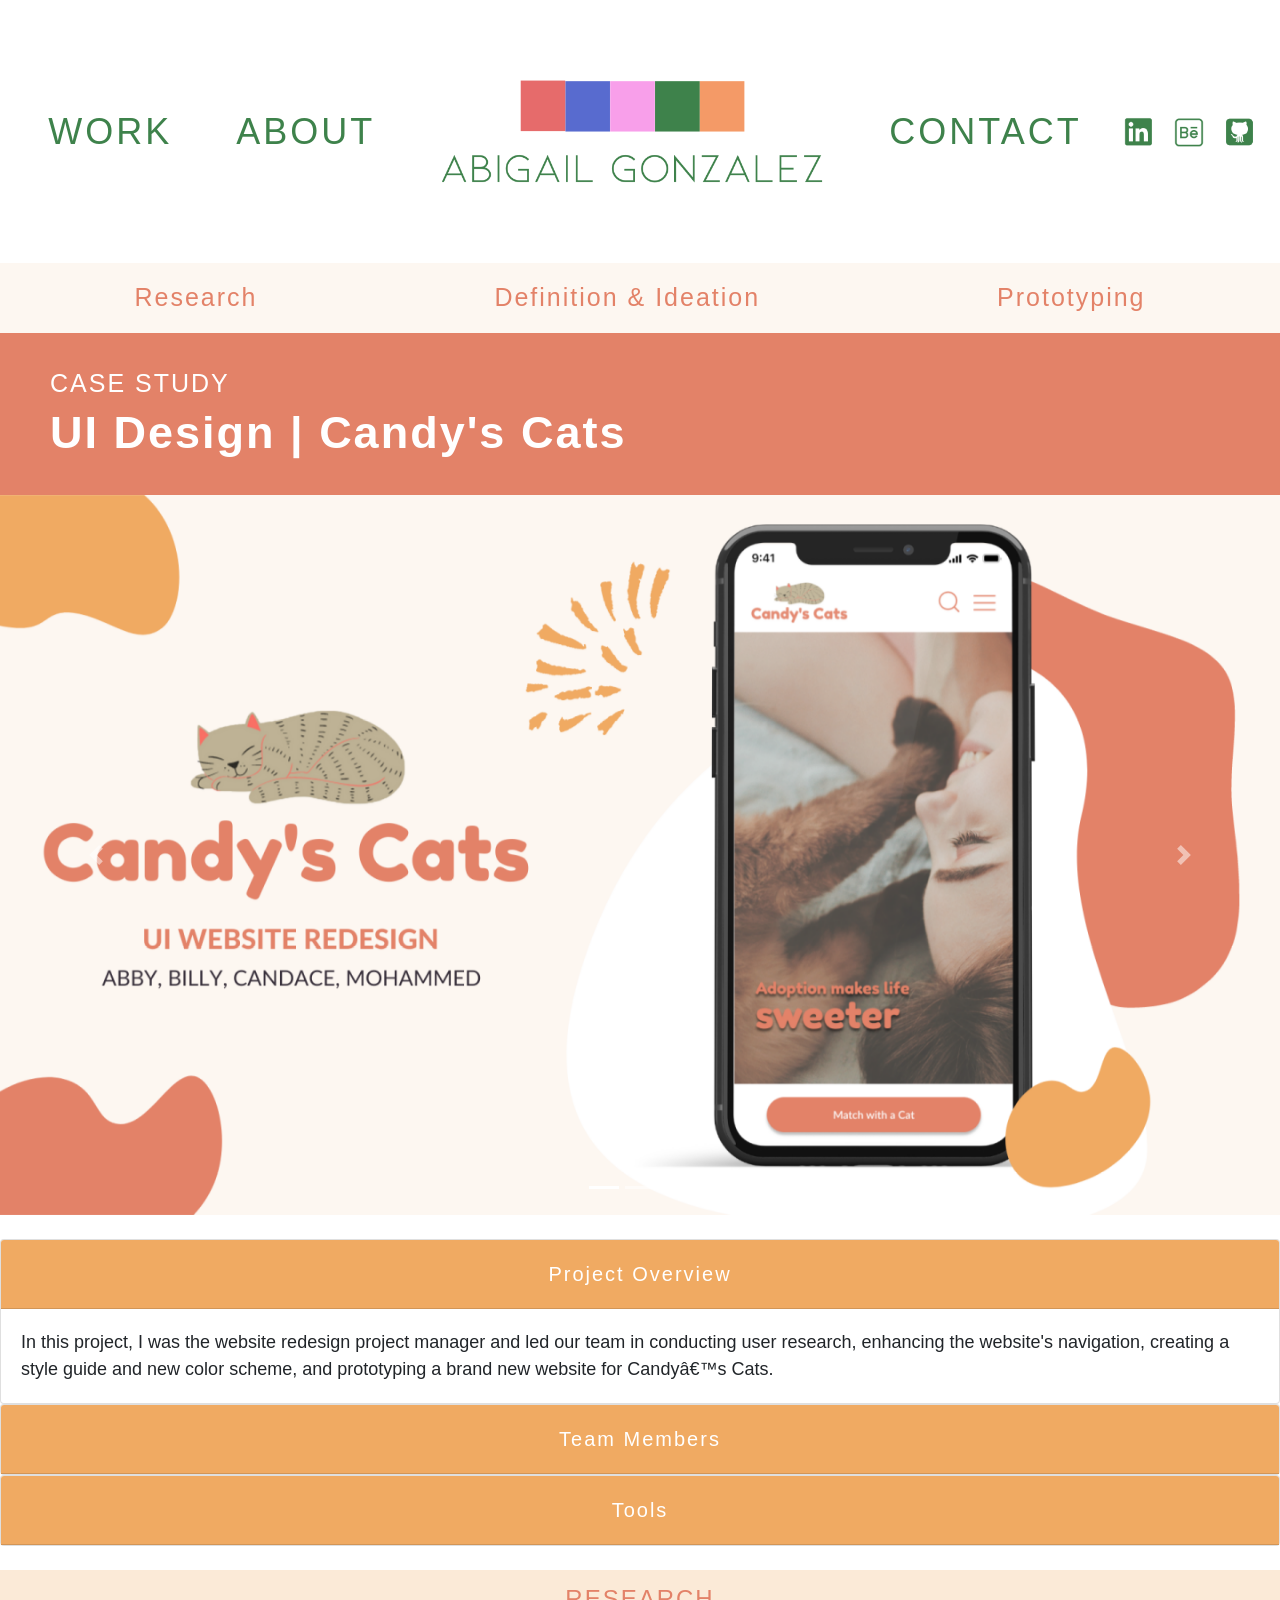
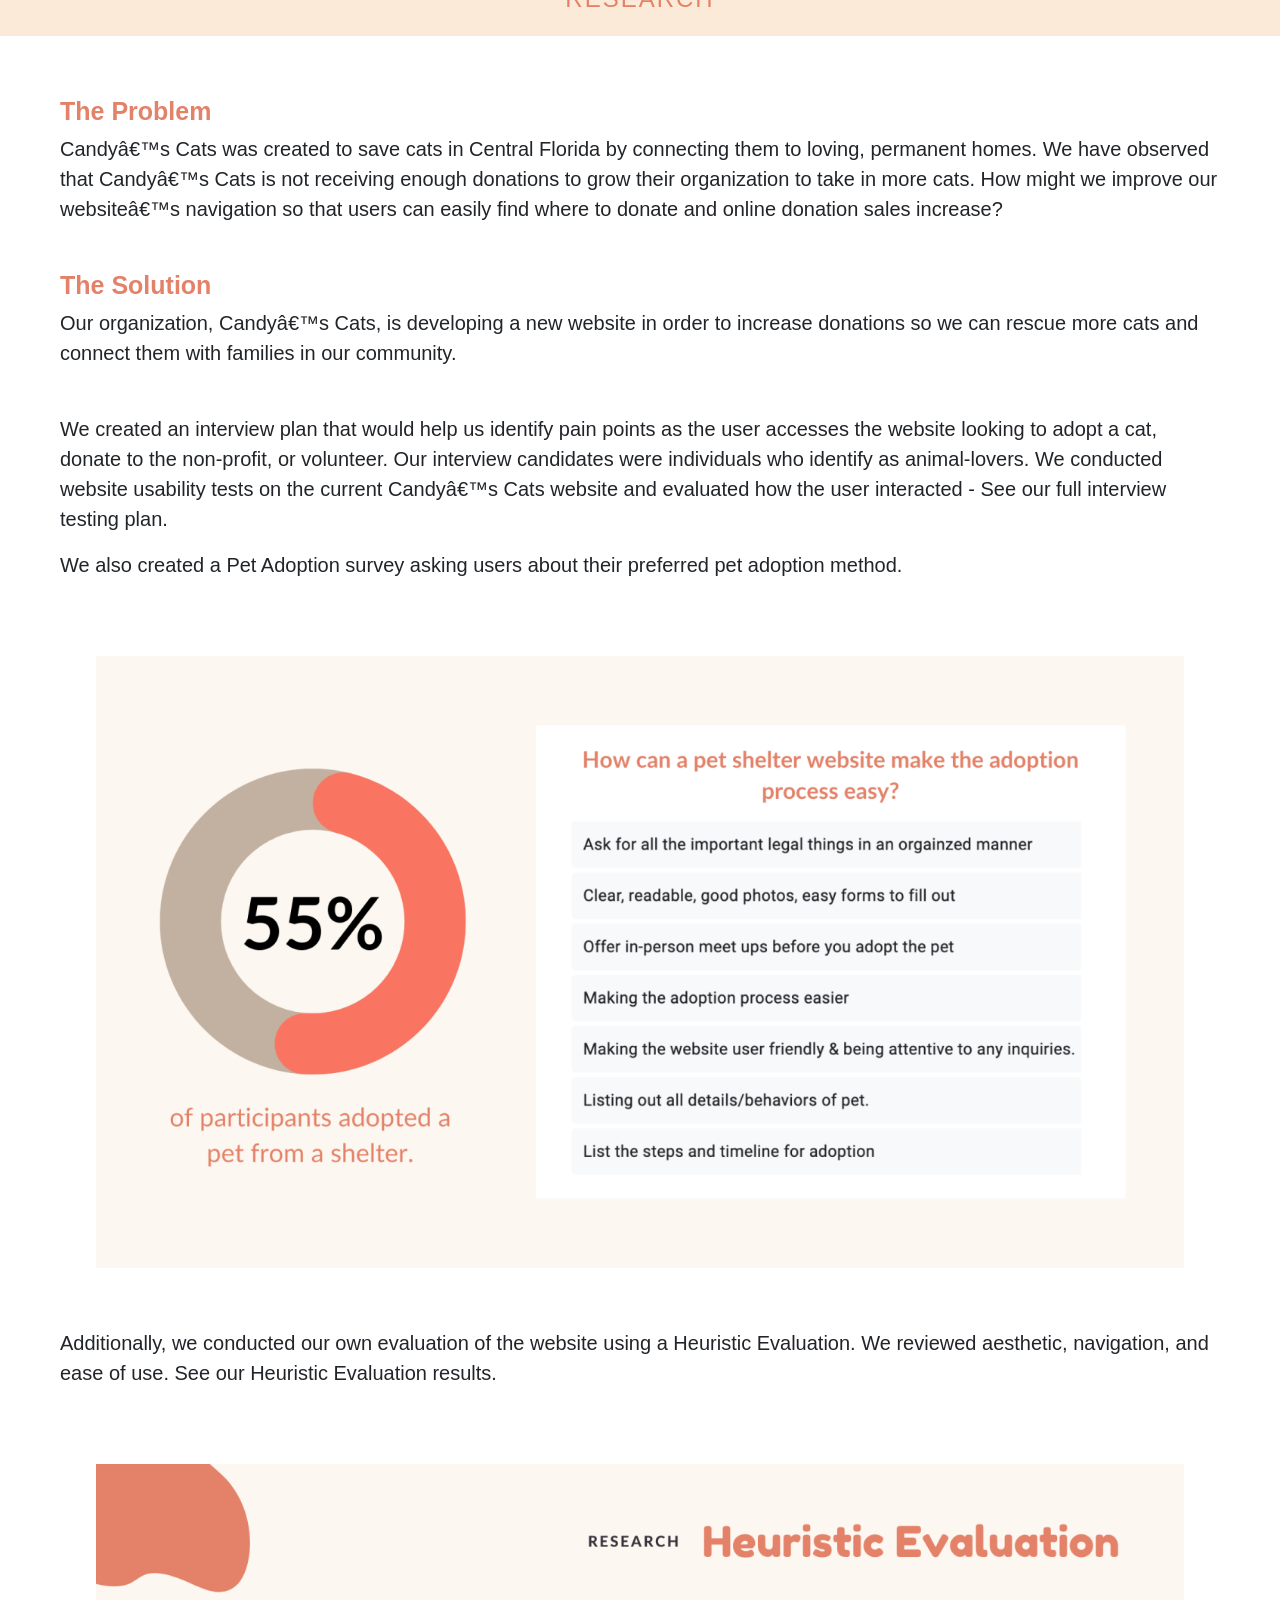
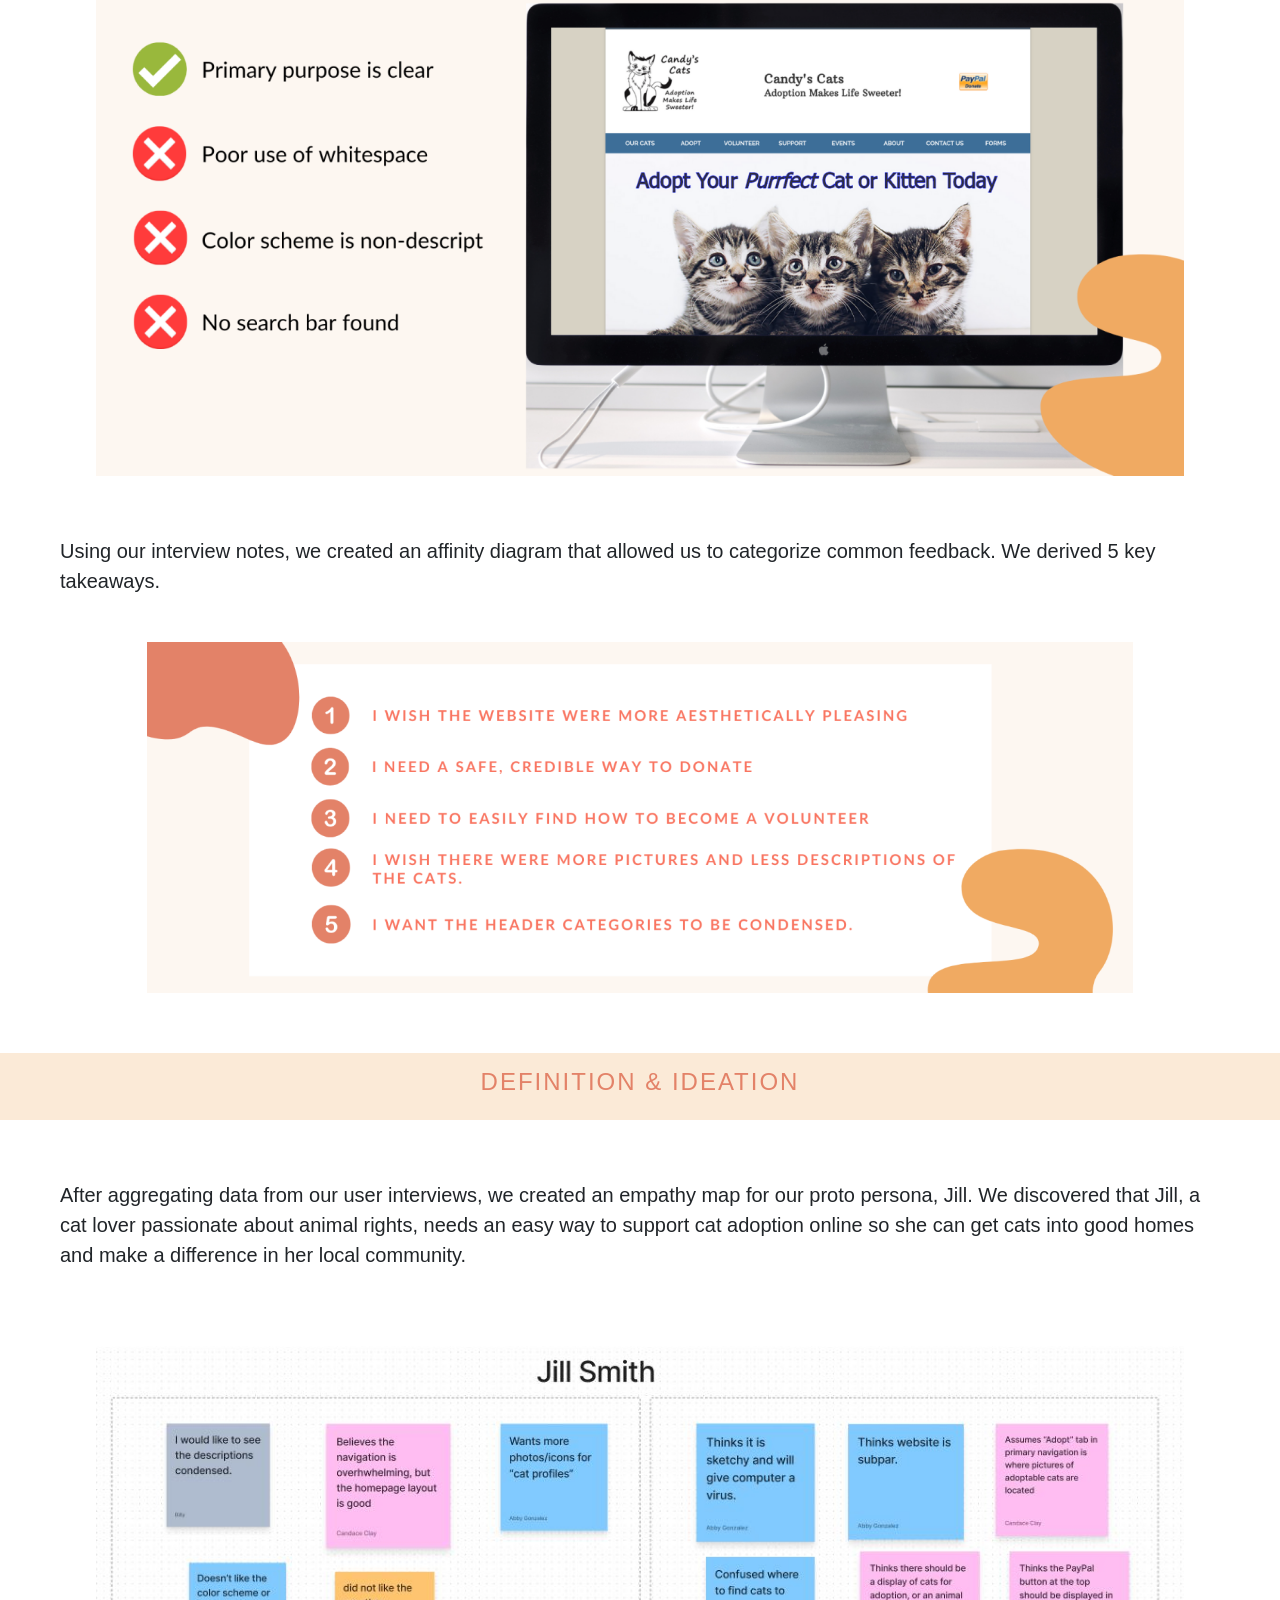
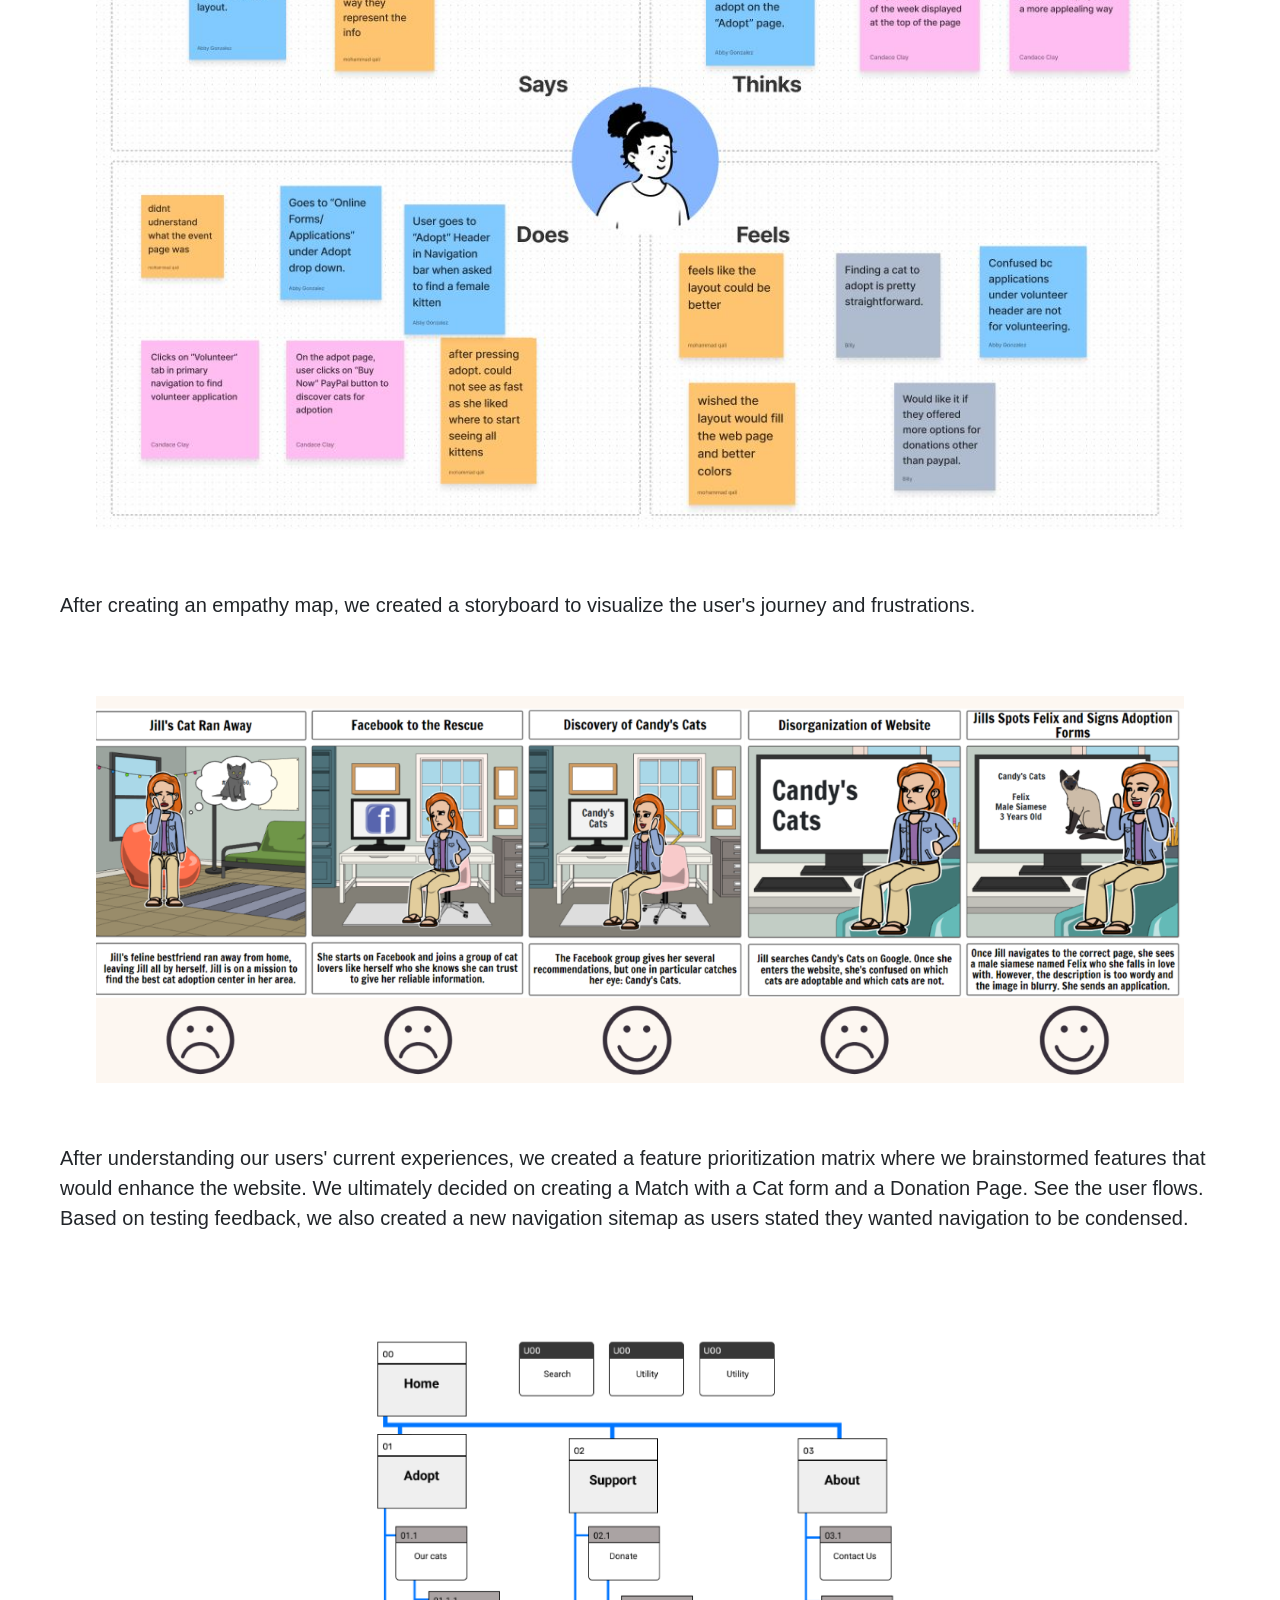
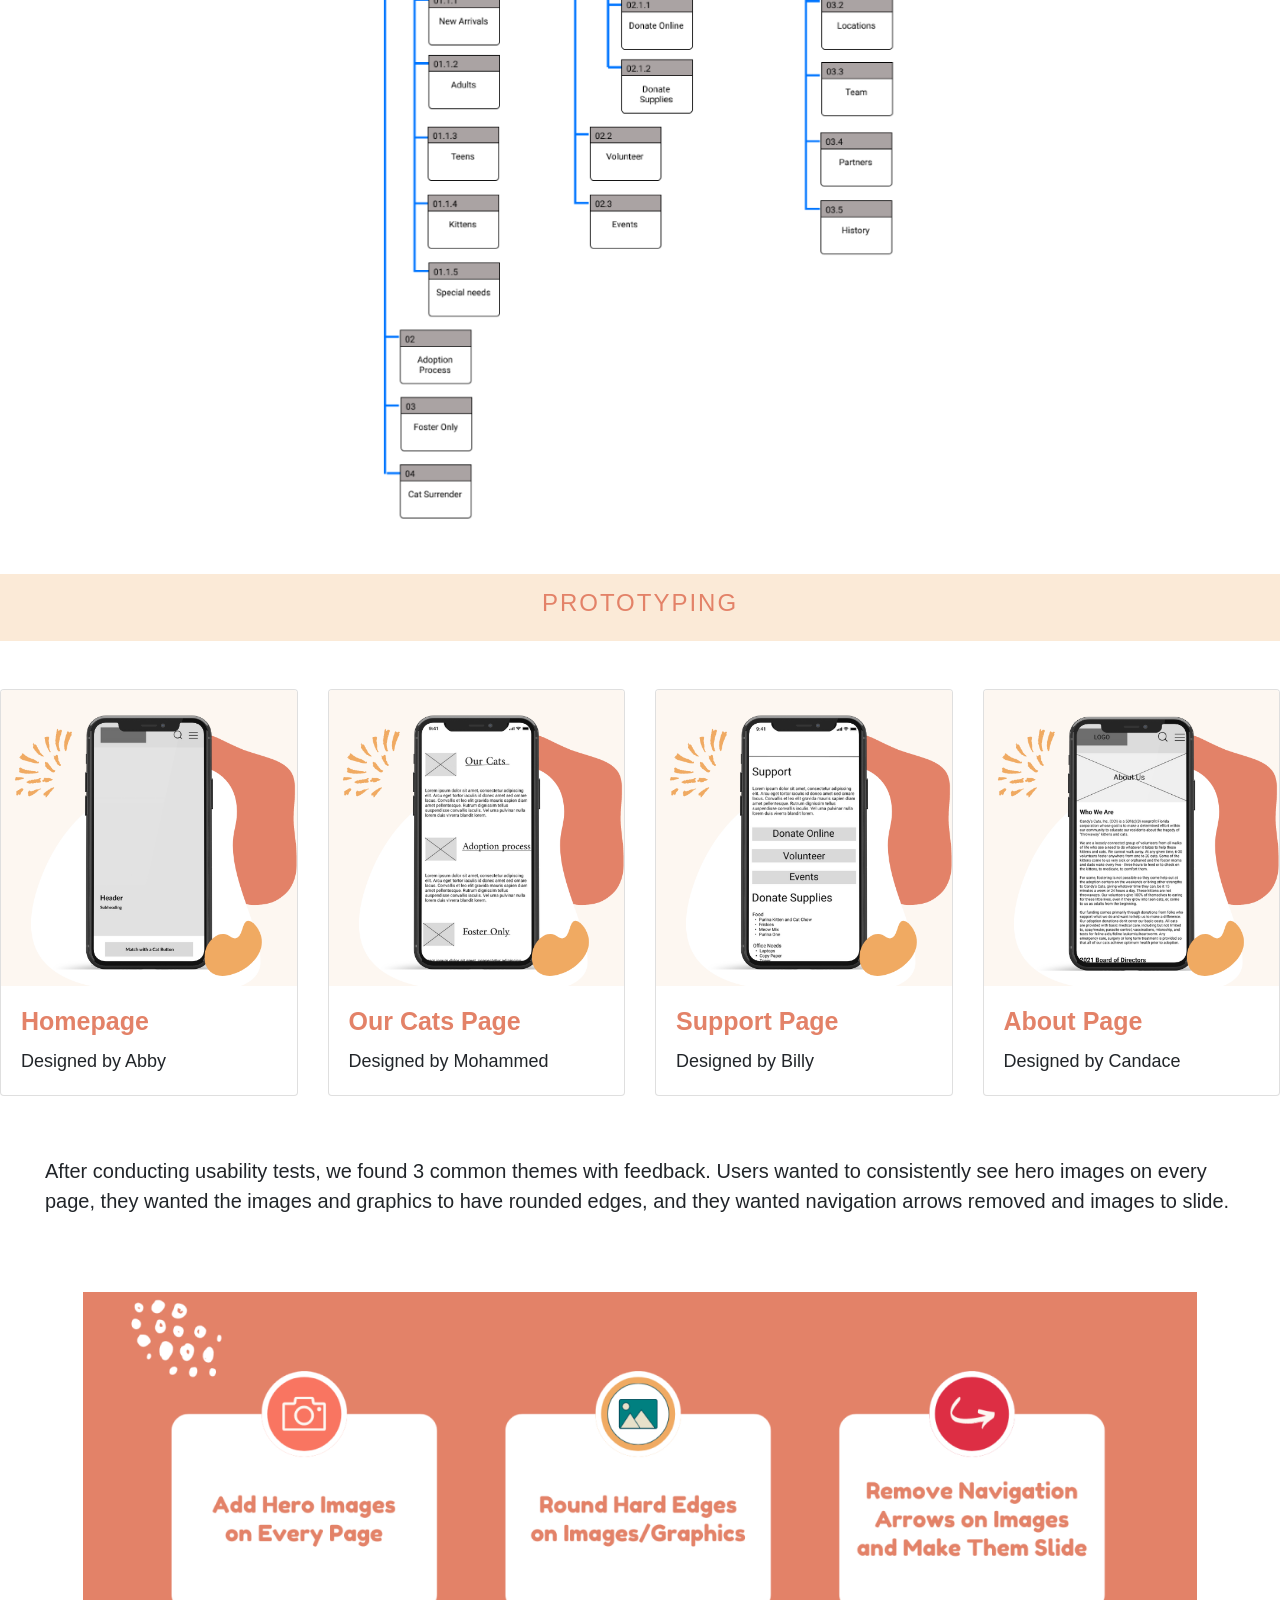
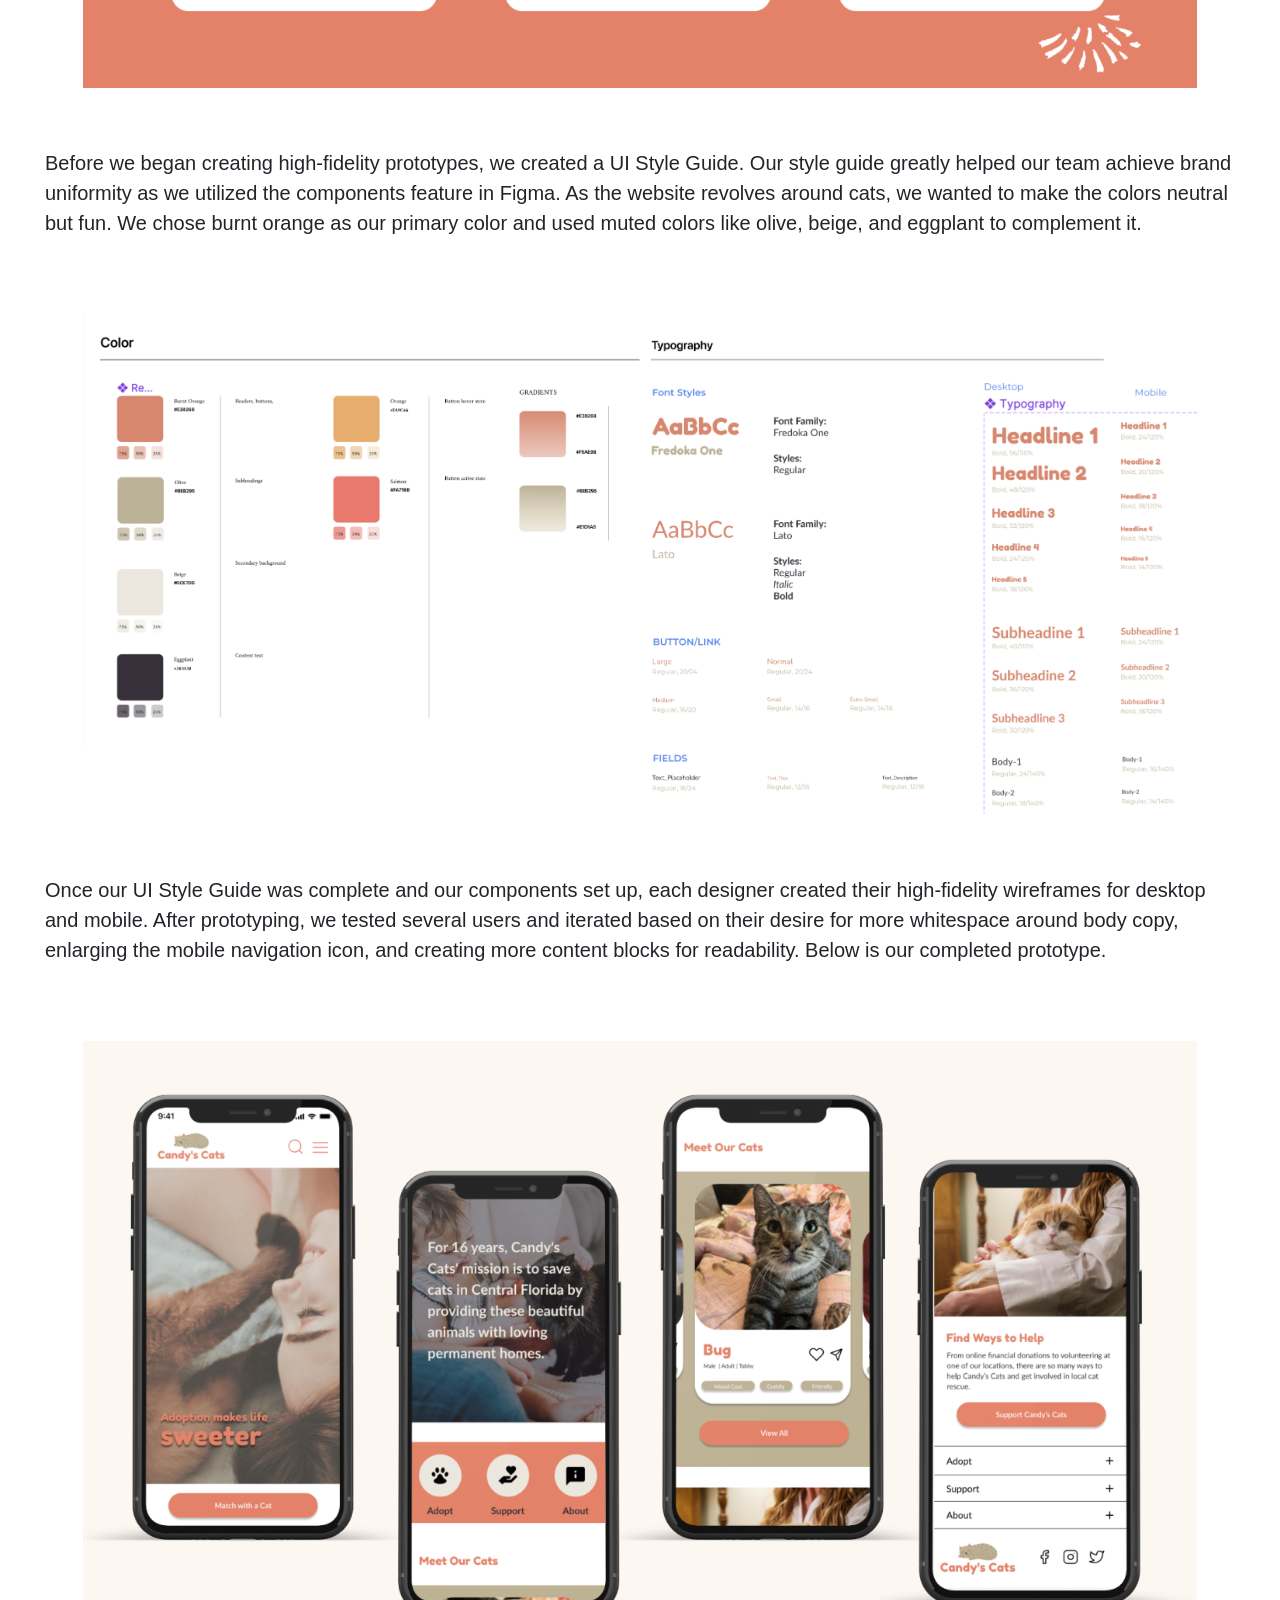
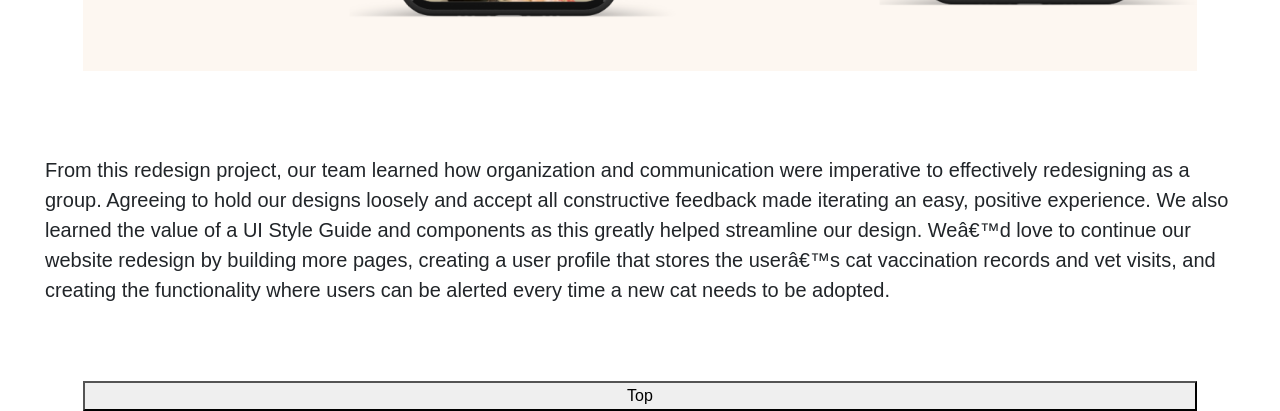
==== index.html @ f9c4b6fd "Case Study Coding" ====
<!DOCTYPE html>
<html>
    <head>
        <title> UX/UI Homework 20 </title>
        <link rel="stylesheet" href="https://cdn.jsdelivr.net/npm/bootstrap@4.0.0/dist/css/bootstrap.min.css" integrity="sha384-Gn5384xqQ1aoWXA+058RXPxPg6fy4IWvTNh0E263XmFcJlSAwiGgFAW/dAiS6JXm" crossorigin="anonymous">
        <link rel="stylesheet" href="css/style.css" type= "text/css">
    </head>
    <body>
        <nav class= "primary-nav">
            <div class="nav-item"> WORK </div>
            <div class="nav-item"> ABOUT </div>
            <div class= "Main-Logo">
              <img src= "images/Logo 1.png">
              </div>
            <div class="nav-item"> CONTACT </div>
            <div class= "social-logo">
              <img src="images/LinkedIn.png" alt="LinkedIn">
            </div>
              <div class= "social-logo">
              <img src="images/Behance.png" alt= "Behance">
            </div>
            <div class= "social-logo">
              <img src="images/GitHub.png" alt= "GitHub">
              </div>
         </nav>    
       <nav class = "second-nav nav-fill navbar navbar-light sticky-top justify-content-around" style="background-color: #FDF7F1;">
        <a class="nav-item2 nav-link active" href="#research">Research</a>
        <a class="nav-item2 nav-link" href="#definition">Definition & Ideation</a>
        <a class="nav-item2 nav-link" href="#prototyping">Prototyping</a>
          </li>
          </li>
        </ul>
      </nav>
       </nav>
       <div class= "title">
       <div class="container-fluid content">
        <h2 class="sectionHeading">CASE STUDY</h2>
        <h3 class= "sectionHeading">UI Design | Candy's Cats</h3>
        <div class="row">
        </div>
      </div>
    </div>
      <div id="carouselExampleIndicators" class="carousel slide" data-ride="carousel">
        <ol class="carousel-indicators">
          <li data-target="#carouselExampleIndicators" data-slide-to="0" class="active"></li>
          <li data-target="#carouselExampleIndicators" data-slide-to="1"></li>
          <li data-target="#carouselExampleIndicators" data-slide-to="2"></li>
        </ol>
        <div class="carousel-inner">
          <div class="carousel-item active">
            <img src="images/Candys Cats Header Image.png" class="d-block w-100" alt="Candys Cats Redesign">
          </div>
          <div class="carousel-item">
            <img src="images/carousel-2.png" class="d-block w-100" alt="Computer and Iphone with Redesigned Website">
          </div>
          <div class="carousel-item">
            <img src="images/carousel-3.png" class="d-block w-100" alt="4 Iphones Displaying New Website Pages">
          </div>
        </div>
        <a class="carousel-control-prev" href="#carouselExampleIndicators" role="button" data-slide="prev">
          <span class="carousel-control-prev-icon" aria-hidden="true"></span>
          <span class="sr-only">Previous</span>
        </a>
        <a class="carousel-control-next" href="#carouselExampleIndicators" role="button" data-slide="next">
          <span class="carousel-control-next-icon" aria-hidden="true"></span>
          <span class="sr-only">Next</span>
        </a>
      </div>
      <br>
      <div class="accordion" id="accordionExample">
        <div class="card">
          <div class="card-header" id="headingOne">
            <h2 class="mb-0">
              <button class="btn btn-link" type="button" data-toggle="collapse" data-target="#collapseOne" aria-expanded="true" aria-controls="collapseOne">
                Project Overview
              </button>
            </h2>
          </div>
          <div id="collapseOne" class="collapse show" aria-labelledby="headingOne" data-parent="#accordionExample">
            <div class="card-body">
              In this project, I was the website redesign project manager and led our team in conducting user research, enhancing the website's navigation, creating a style guide and new color scheme, and prototyping a brand new website for Candy’s Cats. 
            </div>
          </div>
        </div>
        <div class="card">
          <div class="card-header" id="headingTwo">
            <h2 class="mb-0">
              <button class="btn btn-link collapsed" type="button" data-toggle="collapse" data-target="#collapseTwo" aria-expanded="false" aria-controls="collapseTwo">
                Team Members
              </button>
            </h2>
          </div>
          <div id="collapseTwo" class="collapse" aria-labelledby="headingTwo" data-parent="#accordionExample">
            <div class="card-body">
              Abby Gonzalez, Billy Ridore, Candace Clay, & Mohammed Qali
            </div>
          </div>
        </div>
        <div class="card">
          <div class="card-header" id="headingThree">
            <h2 class="mb-0">
              <button class="btn btn-link collapsed" type="button" data-toggle="collapse" data-target="#collapseThree" aria-expanded="false" aria-controls="collapseThree">
                Tools
              </button>
            </h2>
          </div>
          <div id="collapseThree" class="collapse" aria-labelledby="headingThree" data-parent="#accordionExample">
            <div class="card-body">
              Figma, Invision, Trello, Google Drive 
            </div>
          </div>
        </div>
      </div>
      <br>
      <div id= "research" class="titleHeader">
      <div class="container-fluid content">
        <h4 class="sectionHeading">RESEARCH</h4>
        <div class="row">
        </div>
      </div>
    </div>
    <div class= "bodyCopy">
      <h5> The Problem</h5>
      <p> Candy’s Cats was created to save cats in Central Florida by connecting them to loving, permanent homes. We have observed that Candy’s Cats is not receiving enough donations to grow their organization to take in more cats. How might we improve our website’s navigation so that users can easily find where to donate
        and online donation sales increase?</p>
        <br>
      <h5> The Solution</h5>
      <p>Our organization, Candy’s Cats, is developing a new website in order to increase donations so we can rescue more cats and connect them with families in our community. </p>
      <br>
      <p> We created an interview plan that would help us identify pain points as the user accesses the website looking to adopt a cat, donate to the non-profit, or volunteer. Our interview candidates were individuals who identify as animal-lovers. We conducted website usability tests on the current Candy’s Cats website and evaluated how the user interacted - See our full interview testing plan. </p>
      <p> We also created a Pet Adoption survey asking users about their preferred pet adoption method.</p>
    </div>
    <div class= "images">
      <img src= "images/Research - Stats.png" alt="Poll Statistics" class="center">
    </div>
    <div class="bodyCopy">
      <p> Additionally, we conducted our own evaluation of the website using a Heuristic Evaluation. We reviewed aesthetic, navigation, and ease of use. See our Heuristic Evaluation results.</p>
    </div>
    <div class="images">
      <img src="images/Research - Heuristics.png" alt="Heuristic Evaluation" class="center">
    </div>
    <div class="bodyCopy">
      <p> Using our interview notes, we created an affinity diagram that allowed us to categorize common feedback. We derived 5 key takeaways.</p>
      <br>
      <div class="images">
        <img src="images/Research - Feedback.png" alt="Research Feedback" class="center">
      </div>
    </div>
    <div id= "definition" class="titleHeader">
      <div class="container-fluid content">
        <h4 class="sectionHeading">DEFINITION & IDEATION</h4>
        <div class="row">
        </div>
      </div>
    </div>
    <div class="bodyCopy">
      <p> After aggregating data from our user interviews, we created an empathy map for our proto persona, Jill. 

        We discovered that Jill, a cat lover passionate about animal rights, needs an easy way to support cat adoption online so she can get
        cats into good homes and make a difference in her local community.</p>
    </div>
    <div class="images">
      <img src="images/Defintion - Empathy Map.png" alt="Website User Persona" class="center">
    </div>
    <div class="bodyCopy">
      <p> After creating an empathy map, we created a storyboard to visualize the user's journey and frustrations.</p>
    </div>
    <div class="images">
      <img src="images/Definition - Storyboard.png" alt="User website journey" class="center">
    </div>
    <div class="bodyCopy">
      <p>After understanding our users' current experiences, we created a feature prioritization matrix where we brainstormed features that would enhance the website. We ultimately decided on creating a Match with a Cat form and a Donation Page. See the user flows. 

        Based on testing feedback, we also created a new navigation sitemap as users stated they wanted navigation to be condensed.</p>
    </div>
    <div class="sitemap">
      <img src="images/Definition - Sitemap.png" alt="User website journey" class="sitemap">
    </div>
    <br>
    <br>
    <div id= "prototyping" class="titleHeader">
      <div class="container-fluid content">
        <h4 class="sectionHeading">PROTOTYPING</h4>
        <div class="row">
        </div>
      </div>
    </div>
    <br>
    <br>
    <div class="card-deck">
      <div class="card">
        <img class="card-img-top" src="images/2.png" alt="Card image cap">
        <div class="card-body">
          <h5 class="card-title">Homepage</h5>
          <p class="card-text">Designed by Abby</p>
        </div>
      </div>
      <div class="card">
        <img class="card-img-top" src="images/3.png" alt="Card image cap">
        <div class="card-body">
          <h5 class="card-title">Our Cats Page</h5>
          <p class="card-text">Designed by Mohammed</p>
        </div>
      </div>
      <div class="card">
        <img class="card-img-top" src="images/4.png" alt="Card image cap">
        <div class="card-body">
          <h5 class="card-title">Support Page</h5>
          <p class="card-text"> Designed by Billy</p>
        </div>
      </div>
      <div class="card">
        <img class="card-img-top" src="images/5.png" alt="Card image cap">
        <div class="card-body">
          <h5 class="card-title">About Page</h5>
          <p class="card-text"> Designed by Candace</p>
        </div>
    </div>
    <div class="bodyCopy">
      <p>After conducting usability tests, we found 3 common themes with feedback. Users wanted to consistently see hero images on every page, they wanted the images and graphics to have rounded edges, and they wanted navigation arrows removed and images to slide.</p>
    </div>
    <div class="images">
      <img src="images/Protoyping - Testing.png" alt="User feedback" class="center">
    </div>
    <div class="bodyCopy">
      <p>Before we began creating high-fidelity prototypes, we created a UI Style Guide. Our style guide greatly helped our team achieve brand uniformity as we utilized the components feature in Figma. 

        As the website revolves around cats, we wanted to make the colors neutral but fun. We chose burnt orange as our primary color and used muted colors like olive, beige, and eggplant to complement it. </p>
    </div>
    <div class="images">
      <img src="images/StyleGuide.png" alt="Website Style Guide" class="center">
    </div>
    <div class="bodyCopy">
      <p>Once our UI Style Guide was complete and our components set up, each designer created their high-fidelity wireframes for desktop and mobile. After prototyping, we tested several users and iterated based on their desire for more whitespace around body copy, enlarging the mobile navigation icon, and creating more content blocks for readability. Below is our completed prototype.</p>
    </div>
    <div class="images">
      <img src="images/Protoyping - Final Design.png" alt="Mobile Final Prototype" class="center">
    </div>
    <br>
      <div class="bodyCopy">
        <p>From this redesign project, our team learned how organization and communication were imperative to effectively redesigning as a group. Agreeing to hold our designs loosely and accept all constructive feedback made iterating an easy, positive experience. We also learned the value of a UI Style Guide and components as this greatly helped streamline our design.

          We’d love to continue our website redesign by building more pages, creating a user profile that stores the user’s cat vaccination records and vet visits, and creating the functionality where users can be alerted every time a new cat needs to be adopted.</p>
      </div>

      <button onclick="topFunction()" id="myBtn" title="Go to top" class="center">Top</button>
    </body>
    <script src="https://code.jquery.com/jquery-3.2.1.slim.min.js" integrity="sha384-KJ3o2DKtIkvYIK3UENzmM7KCkRr/rE9/Qpg6aAZGJwFDMVNA/GpGFF93hXpG5KkN" crossorigin="anonymous"></script>
<script src="https://cdn.jsdelivr.net/npm/popper.js@1.12.9/dist/umd/popper.min.js" integrity="sha384-ApNbgh9B+Y1QKtv3Rn7W3mgPxhU9K/ScQsAP7hUibX39j7fakFPskvXusvfa0b4Q" crossorigin="anonymous"></script>
<script src="https://cdn.jsdelivr.net/npm/bootstrap@4.0.0/dist/js/bootstrap.min.js" integrity="sha384-JZR6Spejh4U02d8jOt6vLEHfe/JQGiRRSQQxSfFWpi1MquVdAyjUar5+76PVCmYl" crossorigin="anonymous"></script>
</html>
---- css/style.css ----
.primary-nav {
    display: flex;
    padding: 5px;
    align-items: center;
    justify-content: center;
}

.nav-item2 {
    font-family:'Poppins', 'Arial', sans-serif !important;
    font-size: 25px;
    letter-spacing: 2px;
    font-weight: medium;
    color: #E38268;
}
.nav-link:hover {
    color: #F49A67;

}
.nav-item {
    font-family:'Poppins', 'Arial', sans-serif;
    font-size: 36px;
    color: #3E824B;
    letter-spacing: 3px;
    padding: 16px 32px;
    align-items: center;
}

.nav-item:hover{
    font-weight: bold;
}

.inline-block {
    display: inline-block;
    vertical-align: top;
}
    
.Main-Logo {
    display: flex;
    width: 450px;
    height: 253px;
    justify-content: center;
}

ul li { 
    display: inline;
    width: 50%;
    margin-left: auto;
    list-style-type: none;
}
.social-logo {
    display: flex;
    width: 50px;
    height: 50px;
    padding: 10px;
}

.title {
    background-color: #E38268;
    padding: 35px;
}
h2 {
    font-family:'Poppins', 'Arial', sans-serif !important;
    font-size: 25px;
    letter-spacing: 2px;
    font-weight: medium;
    color: white;
}
h3 {
    font-family:'Poppins', 'Arial', sans-serif !important;
    font-size: 45px;
    letter-spacing: 2px;
    font-weight: bold;
    color: white;
    margin-bottom: 0;
}
h5 {
    font-family:'Poppins', 'Arial', sans-serif !important;
    font-size: 25px;
    font-weight: bold;
    color: #E38268;
}
.card-header {
    background-color: #F0AA62 !important;
    text-align: center !important;
}
.card-body {
    font-family:'Poppins', 'Arial', sans-serif !important;
    font-size: 18px;
}
.btn-link {
    font-family:'Poppins', 'Arial', sans-serif !important;
    font-size: 20px;
    letter-spacing: 2px;
    font-weight: medium;
    color: white;
    text-decoration: none !important;
}
.btn-link:hover {
    color: #E38268;
    font-size: 22px;
    font-weight: bold;
    text-decoration: none;
}
.titleHeader {
    background-color: rgb(240,170,98, 0.25);
    padding: 15px;
    text-align: center;
    font-family:'Poppins', 'Arial', sans-serif !important;
    font-size: 30px;
    letter-spacing: 2px;
    font-weight: bold;
    color: #E38268;
}
.bodyCopy {
    font-family:'Poppins', 'Arial', sans-serif !important;
    font-size: 20px;
    padding: 60px;
}
.center {
  display: block;
  margin-left: auto;
  margin-right: auto;
  width: 85%;
}
.sitemap {
    display: block;
    margin-left: auto;
    margin-right: auto;
    width: 65%;  
}
.cardContainer {
    margin-top: 20px;
  }
  .card {
    margin: 0 auto;
  }
  .image2 {
    display: block;
    margin-left: auto;
    margin-right: auto;
    width: 50%;
  }
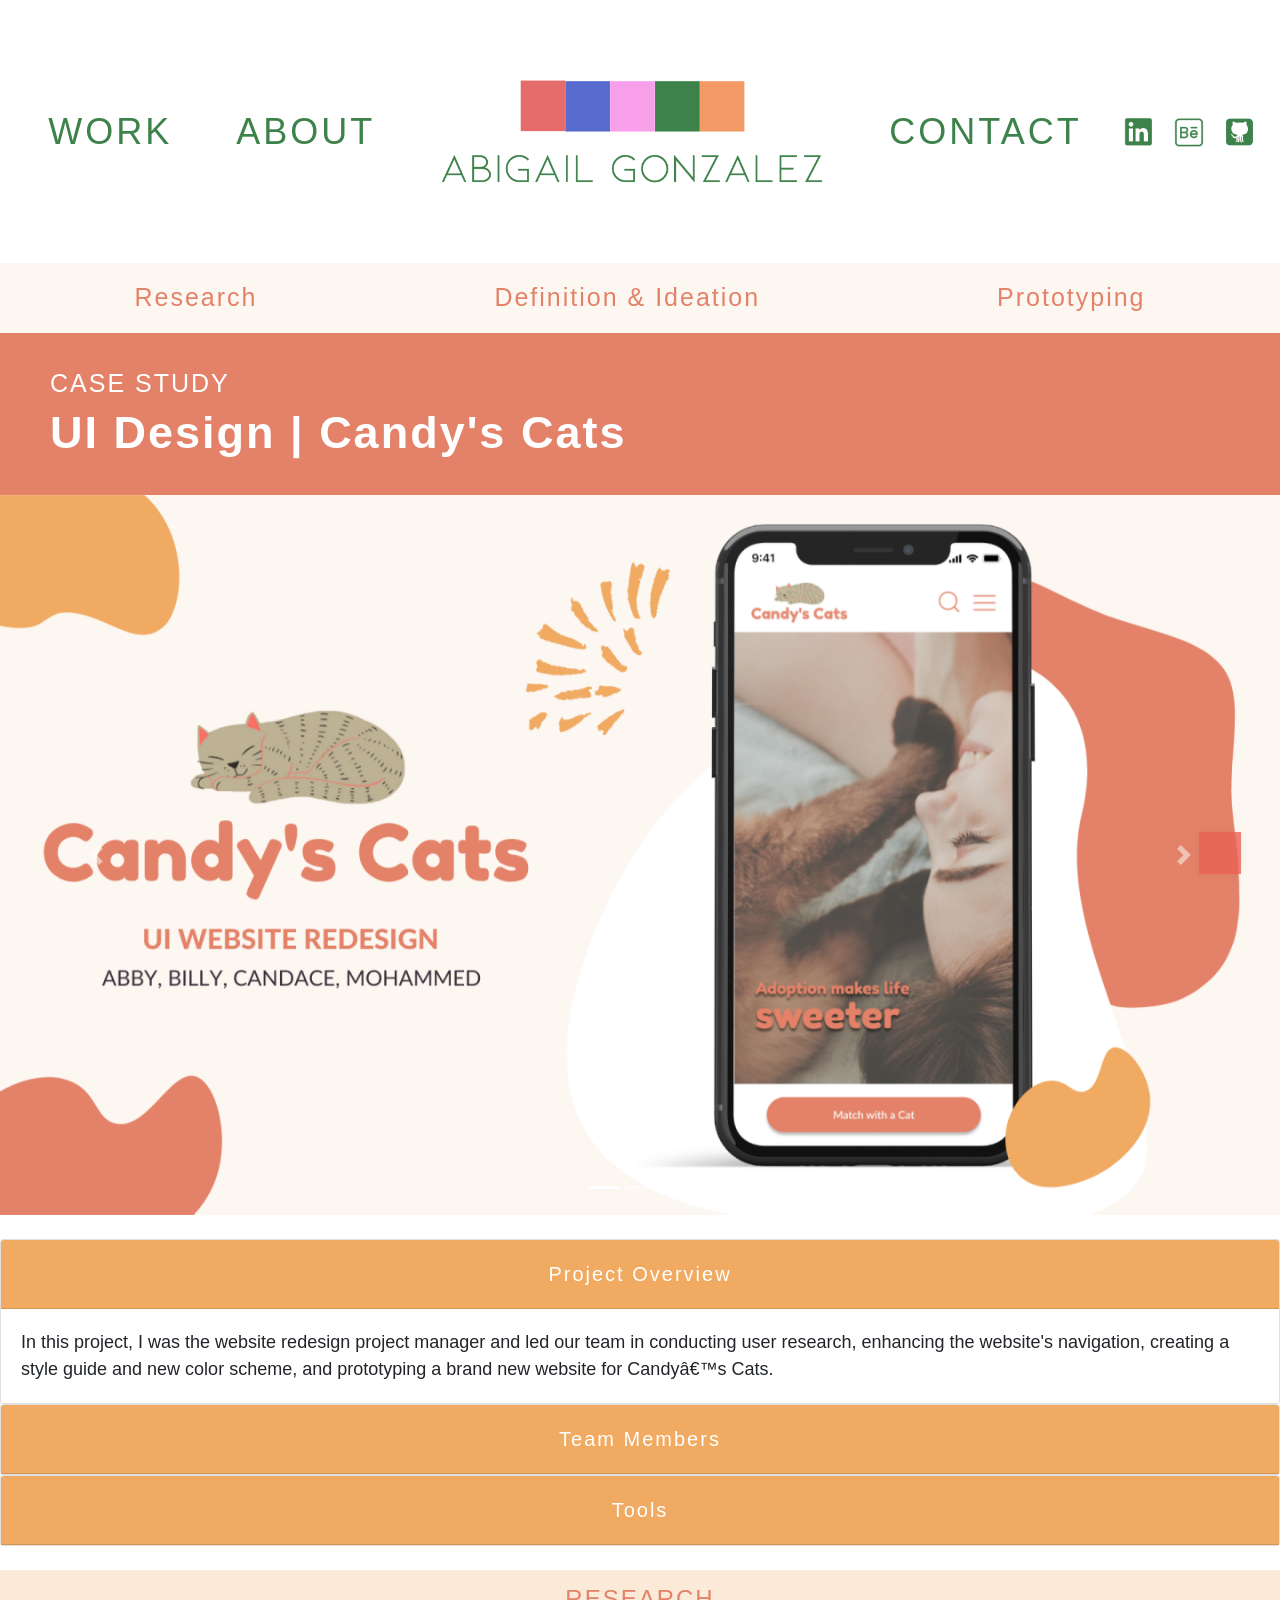
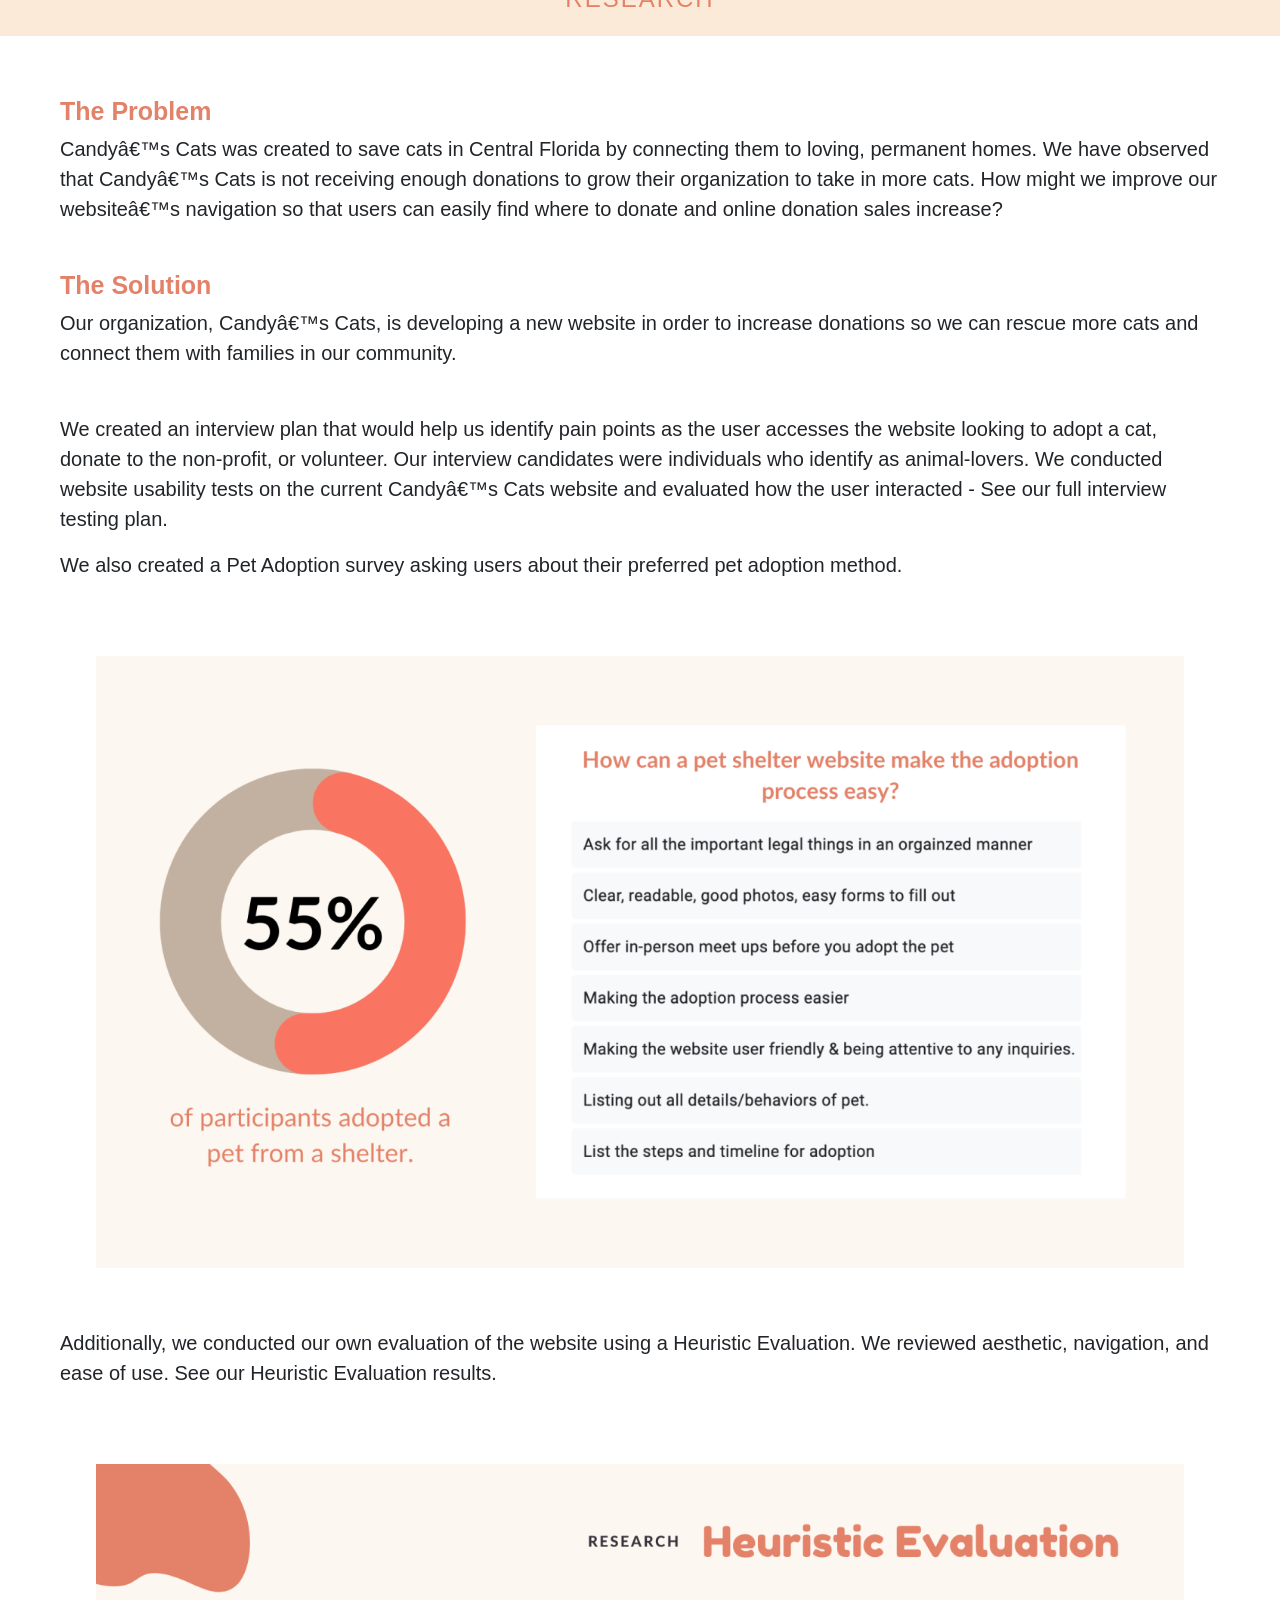
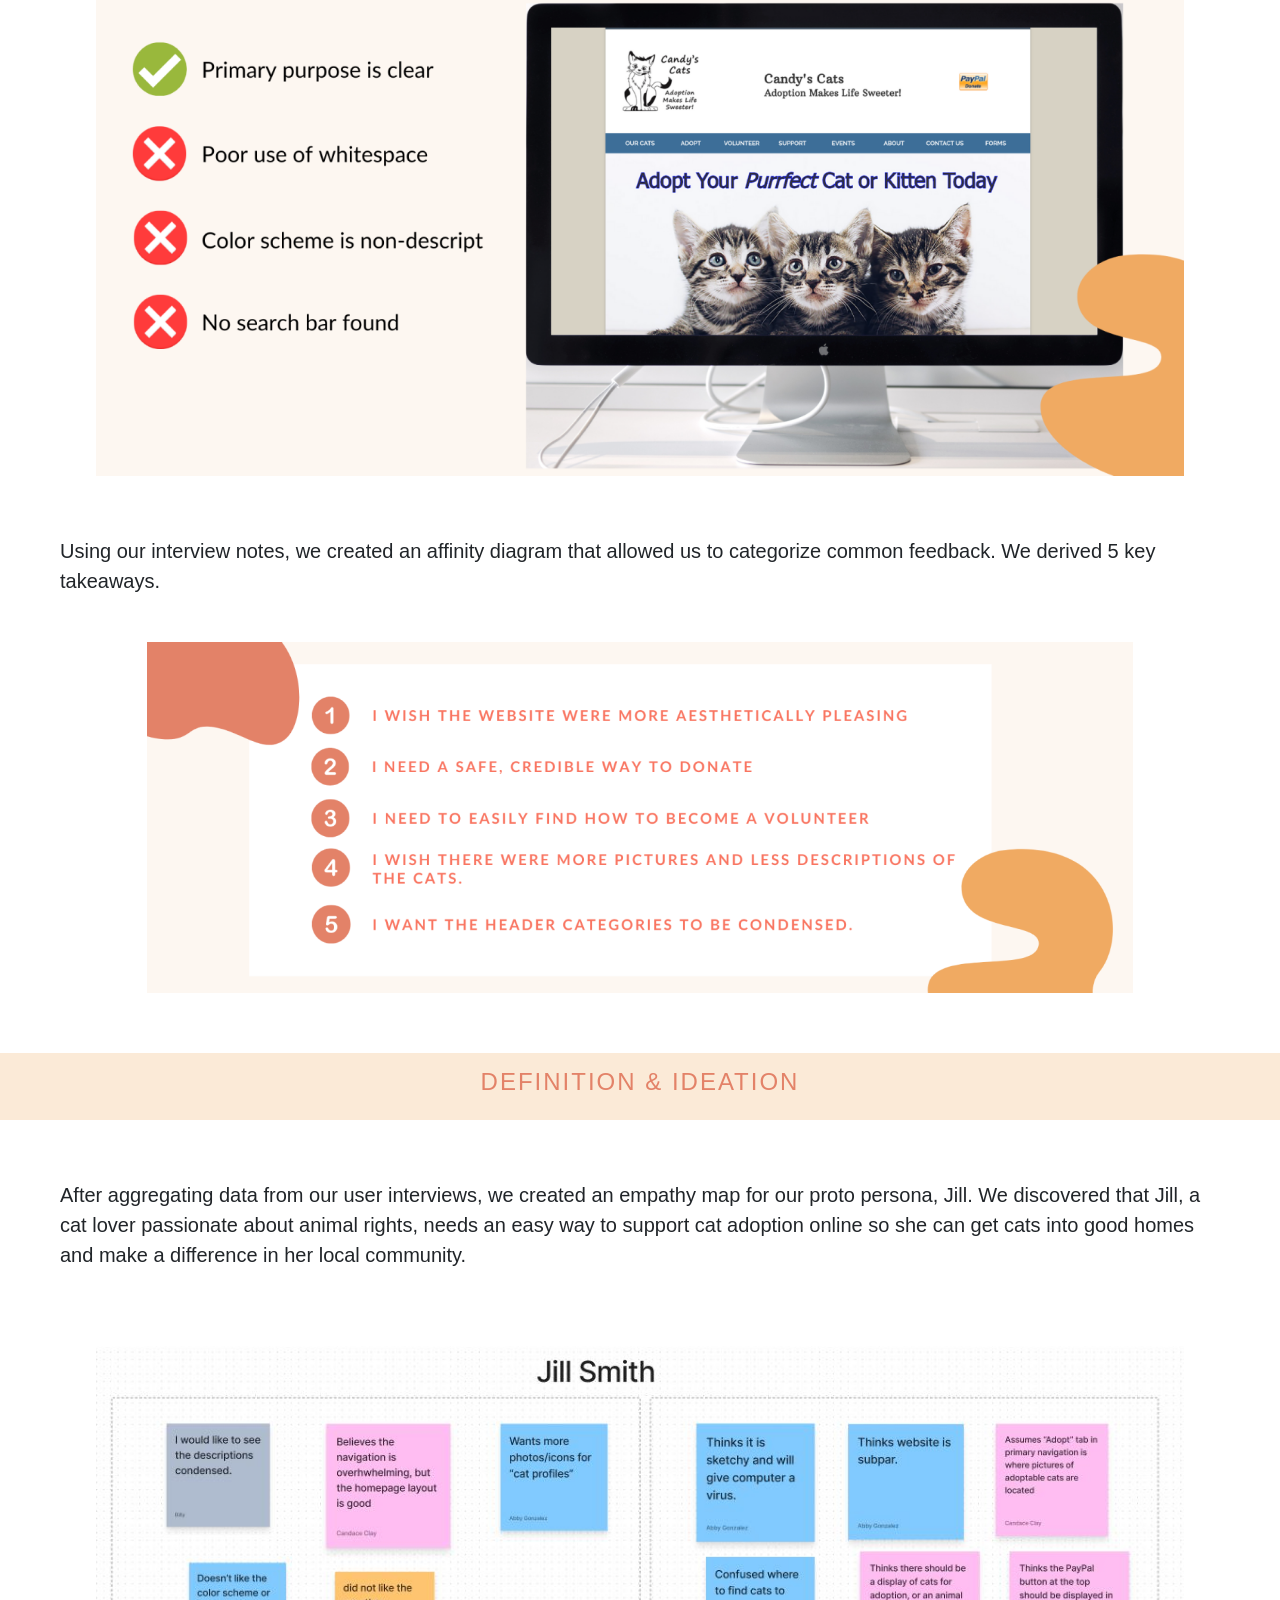
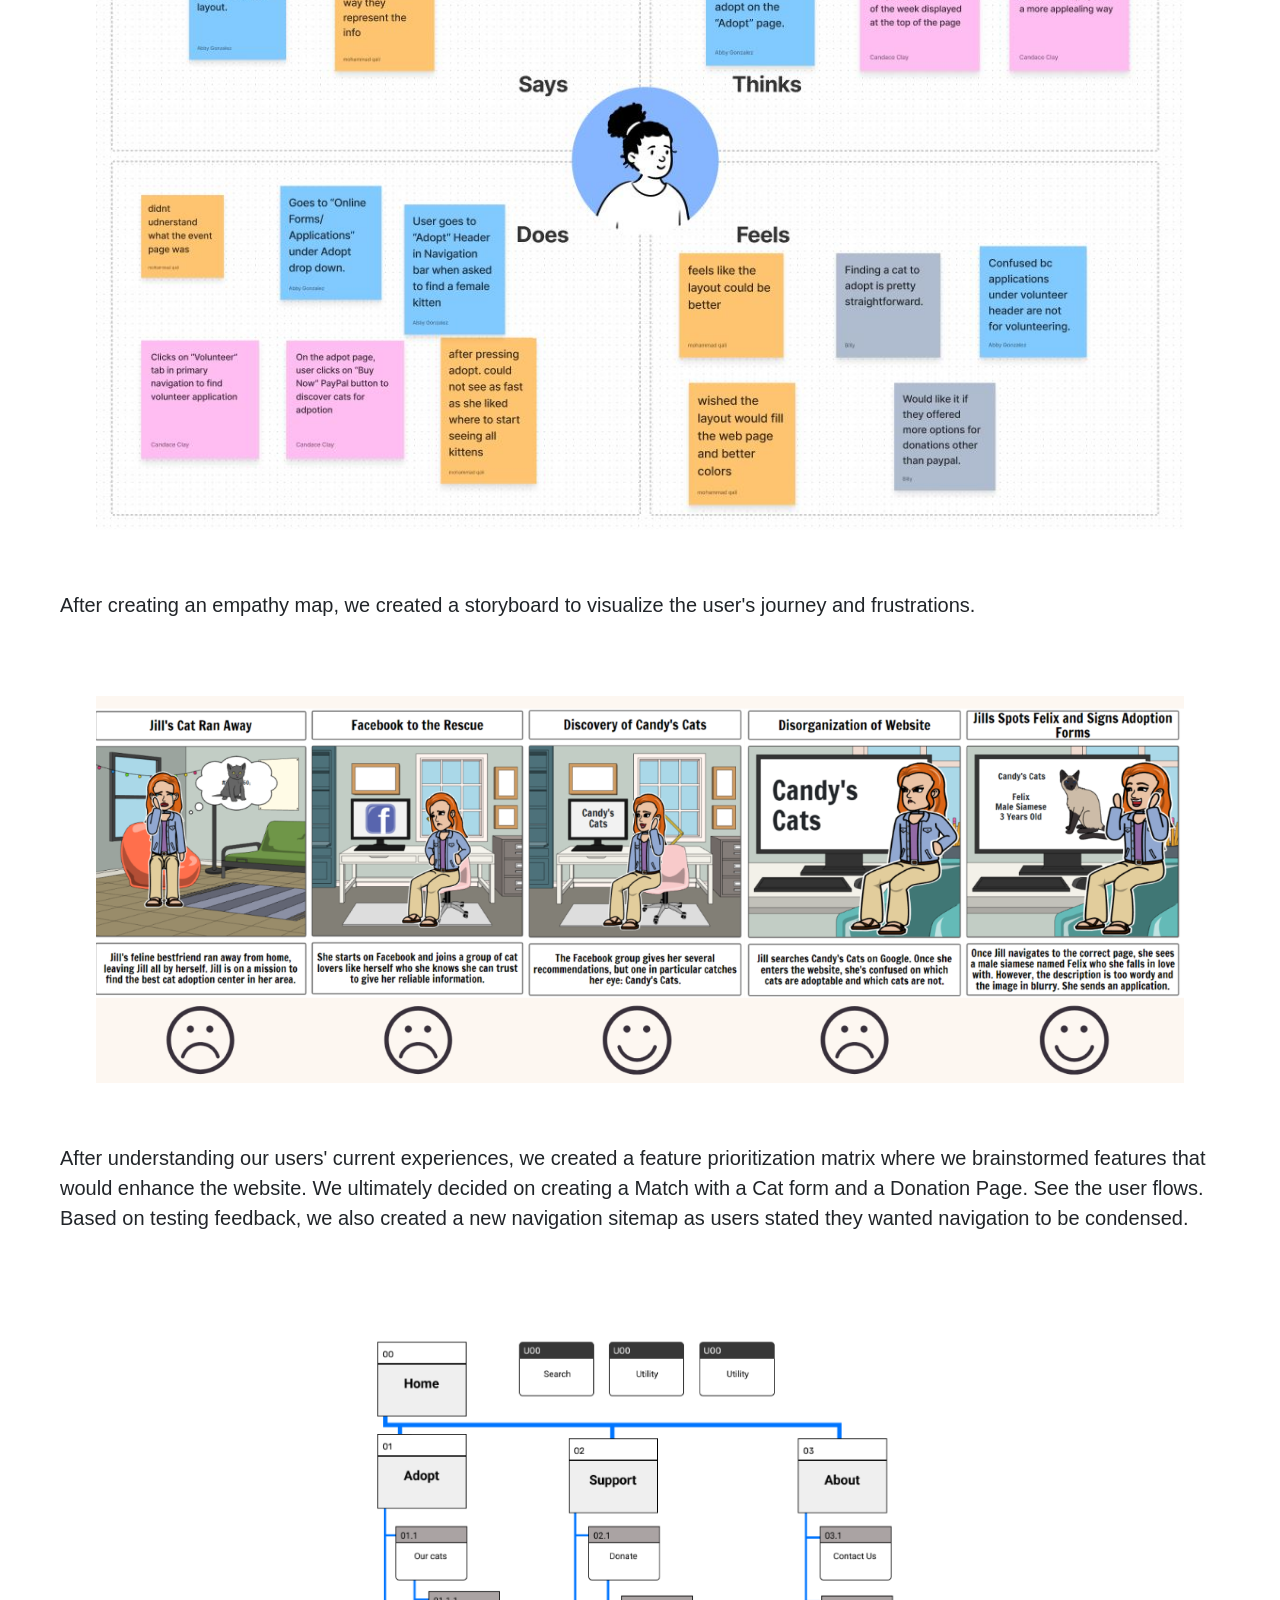
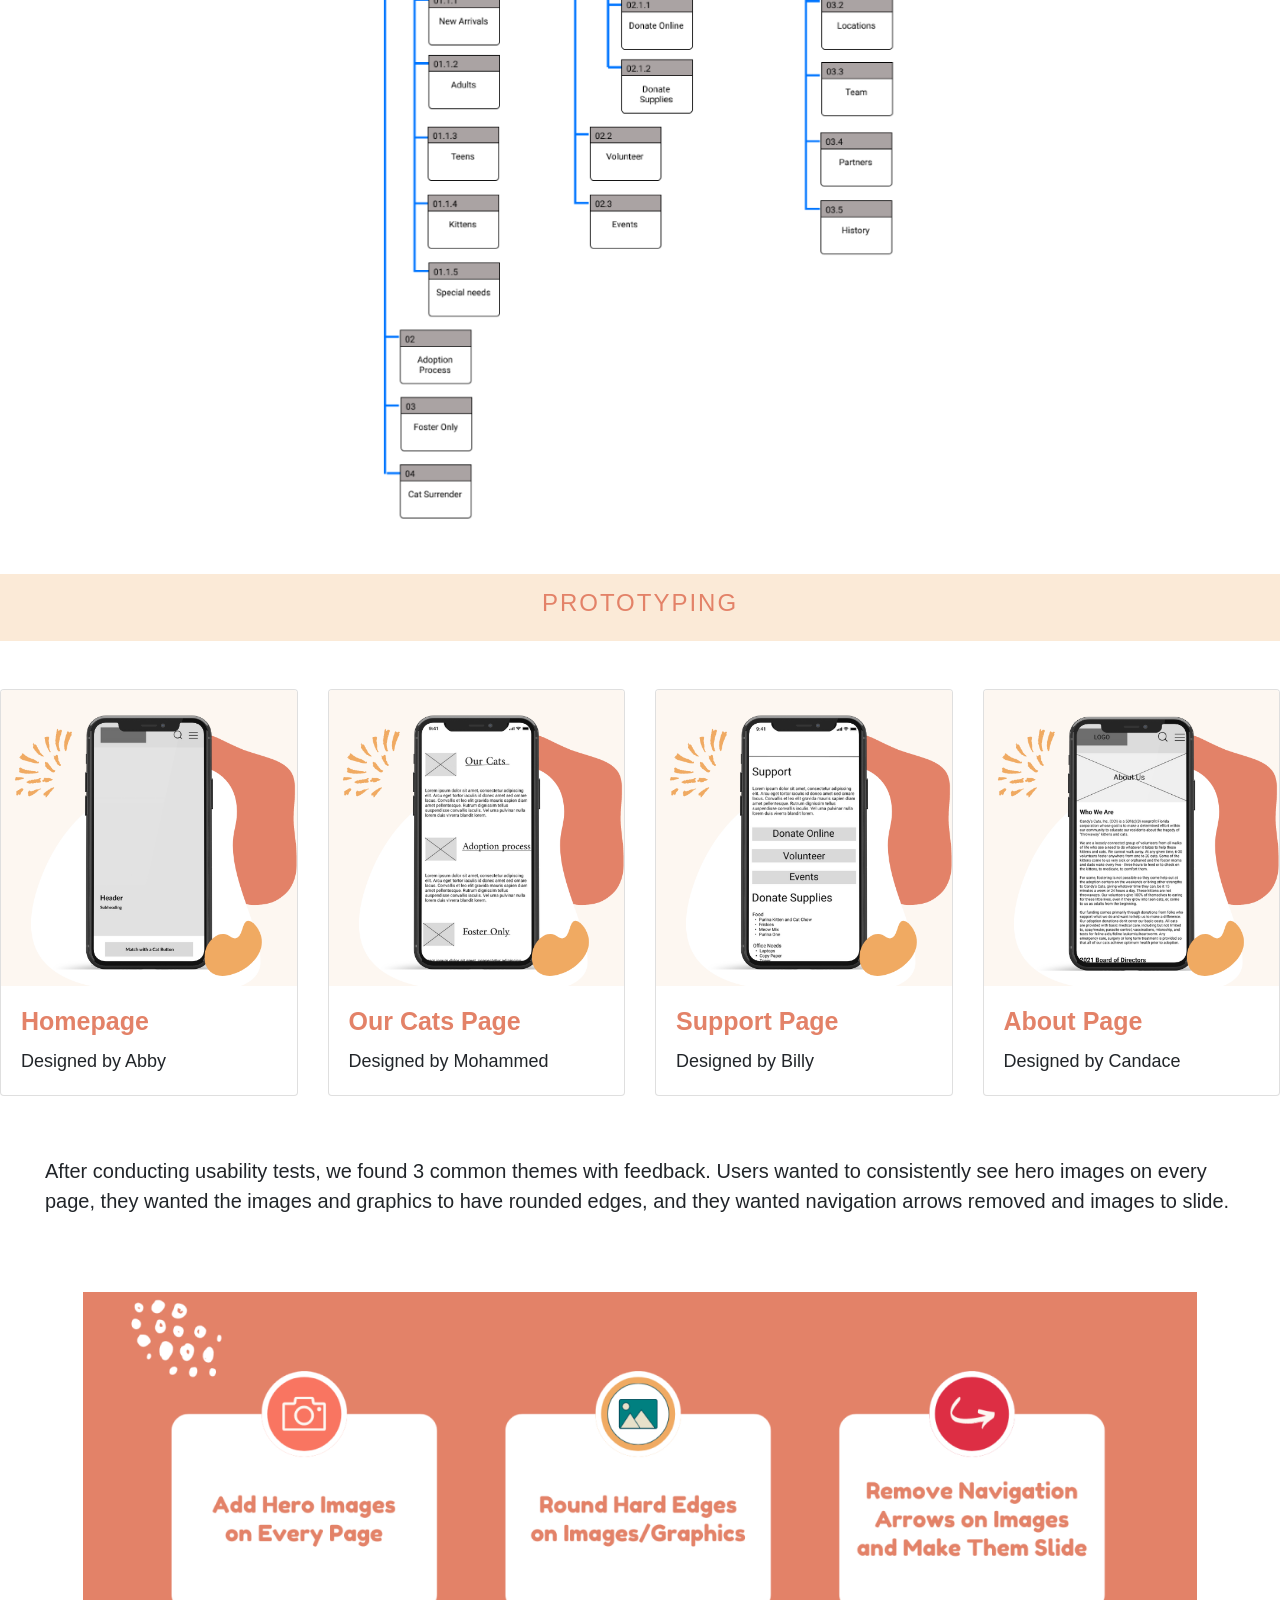
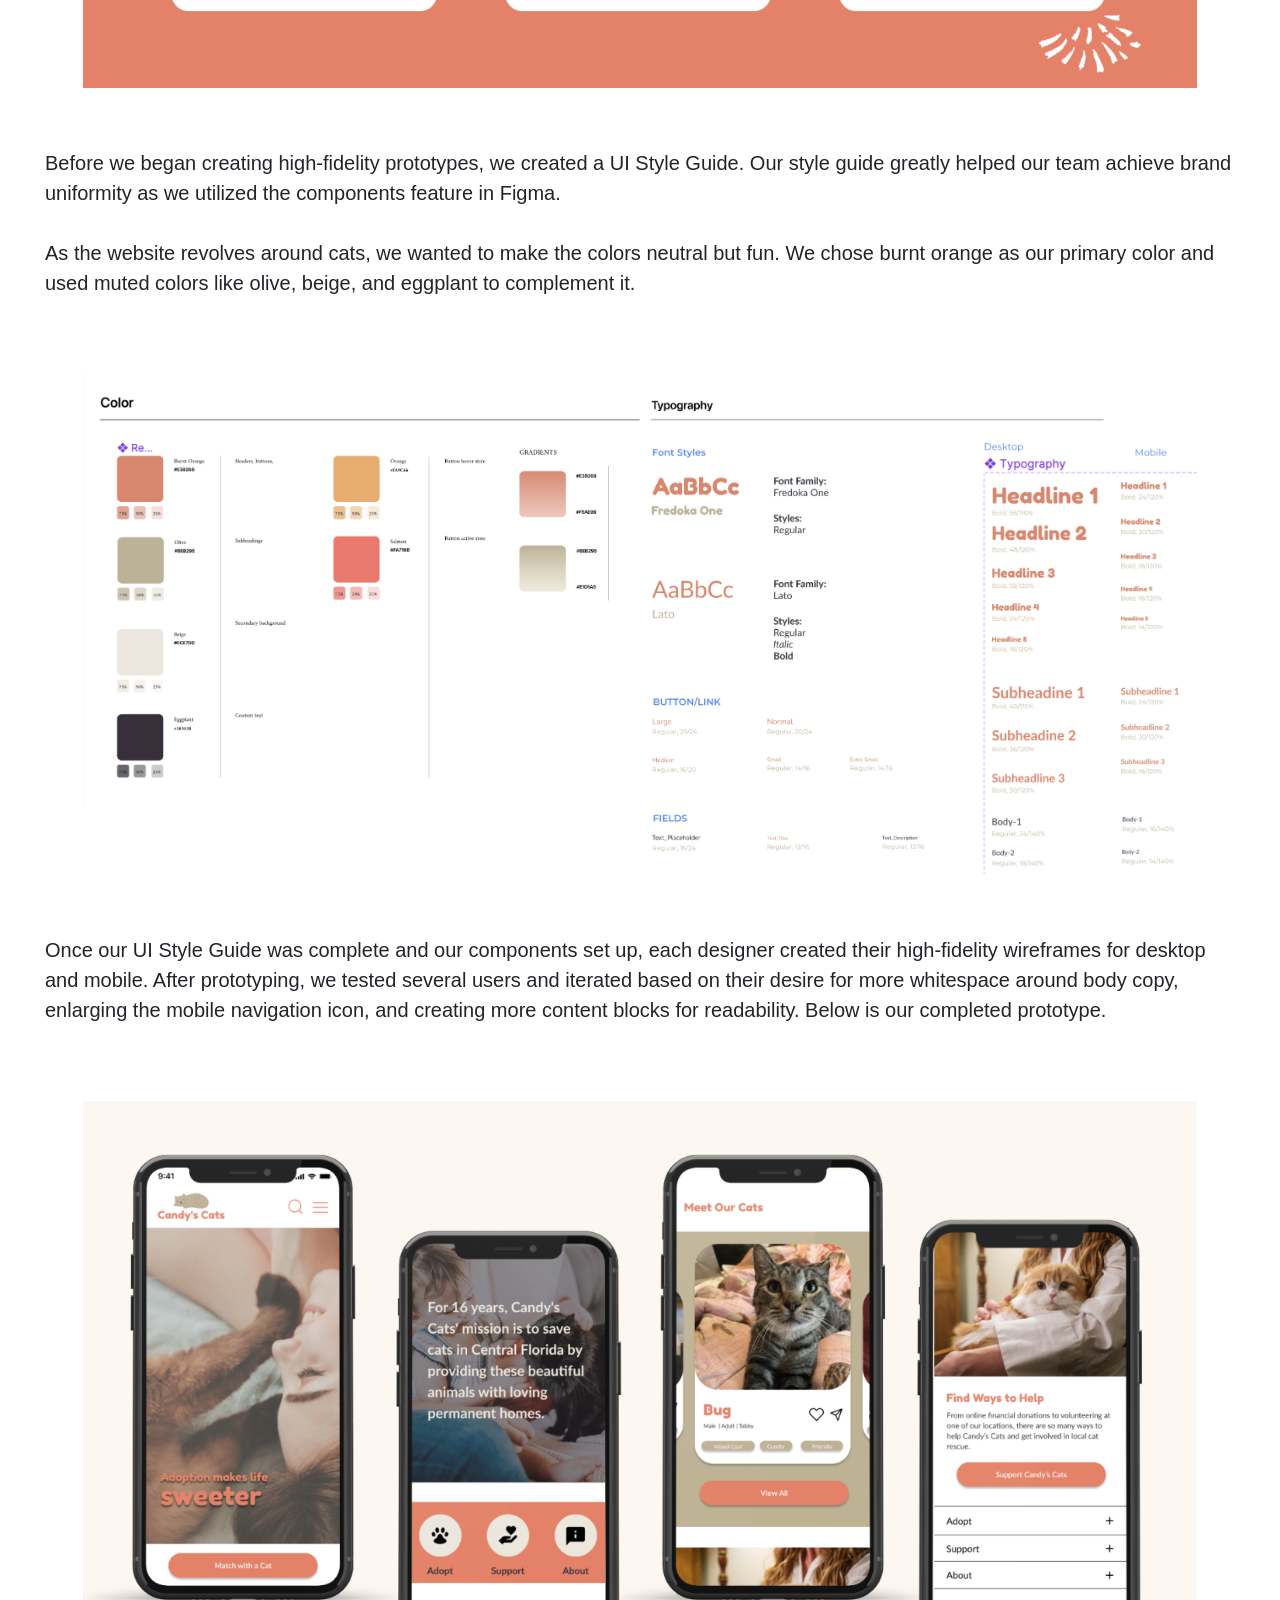
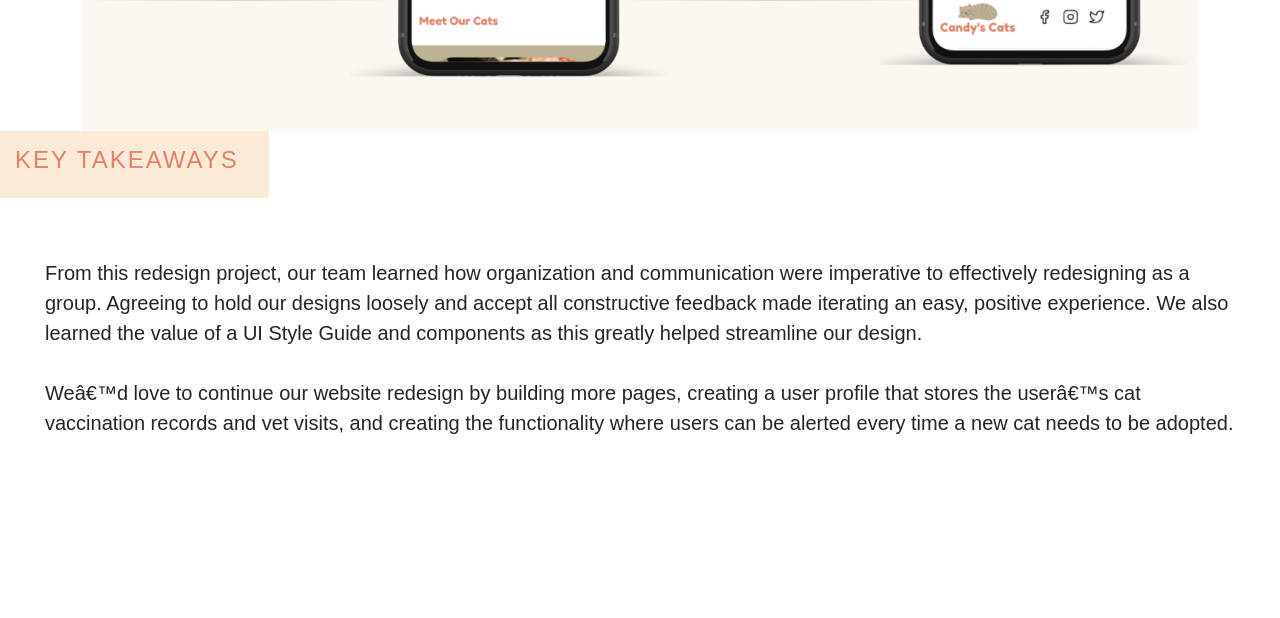
==== commit 7ee78acf: "Linked web pages in nav" ====
--- a/index.html
+++ b/index.html
@@ -7,8 +7,8 @@
     </head>
     <body>
         <nav class= "primary-nav">
-            <div class="nav-item"> WORK </div>
-            <div class="nav-item"> ABOUT </div>
+            <div class="nav-item" href="https://abbygonzalez0429.github.io/UX_UI_HW_19/"> WORK </div>
+            <div class="nav-item" href="https://abbygonzalez0429.github.io/UX_UI_HW_18/"> ABOUT </div>
             <div class= "Main-Logo">
               <img src= "images/Logo 1.png">
               </div>
@@ -224,7 +224,8 @@
     </div>
     <div class="bodyCopy">
       <p>Before we began creating high-fidelity prototypes, we created a UI Style Guide. Our style guide greatly helped our team achieve brand uniformity as we utilized the components feature in Figma. 
-
+        <br>
+        <br>
         As the website revolves around cats, we wanted to make the colors neutral but fun. We chose burnt orange as our primary color and used muted colors like olive, beige, and eggplant to complement it. </p>
     </div>
     <div class="images">
@@ -236,14 +237,26 @@
     <div class="images">
       <img src="images/Protoyping - Final Design.png" alt="Mobile Final Prototype" class="center">
     </div>
-    <br>
+    <div id= "keyTakeaways" class="titleHeader">
+      <div class="container-fluid content">
+        <h4 class="sectionHeading">KEY TAKEAWAYS</h4>
+        <div class="row">
+        </div>
+      </div>
+    </div>
       <div class="bodyCopy">
         <p>From this redesign project, our team learned how organization and communication were imperative to effectively redesigning as a group. Agreeing to hold our designs loosely and accept all constructive feedback made iterating an easy, positive experience. We also learned the value of a UI Style Guide and components as this greatly helped streamline our design.
+           <br>
+           <br>
+          We’d love to continue our website redesign by building more pages, creating a user profile that stores the user’s cat vaccination records and vet visits, and creating the functionality where users can be alerted every time a new cat needs to be adopted.</p>
+      </div>
+      <a href="#" id="toTopBtn" class="cd-top text-replace js-cd-top cd-top--is-visible cd-top--fade-out" data-abc="true"></a>
 
-          We’d love to continue our website redesign by building more pages, creating a user profile that stores the user’s cat vaccination records and vet visits, and creating the functionality where users can be alerted every time a new cat needs to be adopted.</p>
-      </div>
-
-      <button onclick="topFunction()" id="myBtn" title="Go to top" class="center">Top</button>
+      <div class="height">
+          <h3 class="text-center scroll">Scroll down </h3>
+          
+      </div>
+       
     </body>
     <script src="https://code.jquery.com/jquery-3.2.1.slim.min.js" integrity="sha384-KJ3o2DKtIkvYIK3UENzmM7KCkRr/rE9/Qpg6aAZGJwFDMVNA/GpGFF93hXpG5KkN" crossorigin="anonymous"></script>
 <script src="https://cdn.jsdelivr.net/npm/popper.js@1.12.9/dist/umd/popper.min.js" integrity="sha384-ApNbgh9B+Y1QKtv3Rn7W3mgPxhU9K/ScQsAP7hUibX39j7fakFPskvXusvfa0b4Q" crossorigin="anonymous"></script>
--- a/css/style.css
+++ b/css/style.css
@@ -139,4 +139,54 @@
     margin-left: auto;
     margin-right: auto;
     width: 50%;
-  }+  }
+  .scroll{
+    color:#fff;
+    margin: 50px;
+}
+
+#toTopBtn {
+     position: fixed;
+    bottom: 26px;
+    right: 39px;
+    z-index: 98;
+    padding: 21px;
+    background-color: hsla(5,76%,62%,.8);
+    
+}
+
+.js .cd-top--fade-out {
+    opacity: .5;
+}
+
+.js .cd-top--is-visible {
+    visibility: visible;
+    opacity: 1;
+}
+
+.js .cd-top {
+    visibility: hidden;
+    opacity: 0;
+    transition: opacity .3s,visibility .3s,background-color .3s;
+}
+
+.cd-top {
+    position: fixed;
+    bottom: 20px;
+    bottom: var(--cd-back-to-top-margin);
+    right: 20px;
+    right: var(--cd-back-to-top-margin);
+    display: inline-block;
+    height: 40px;
+    height: var(--cd-back-to-top-size);
+    width: 40px;
+    width: var(--cd-back-to-top-size);
+    box-shadow: 0 0 10px rgba(0,0,0,.05) !important;
+    background: url(https://res.cloudinary.com/dxfq3iotg/image/upload/v1571057658/cd-top-arrow.svg) no-repeat center 50%;
+    background-color: hsla(5,76%,62%,.8);
+    background-color: hsla(var(--cd-color-3-h),var(--cd-color-3-s),var(--cd-color-3-l),0.8);
+}
+
+.height{
+    height:5px;
+}
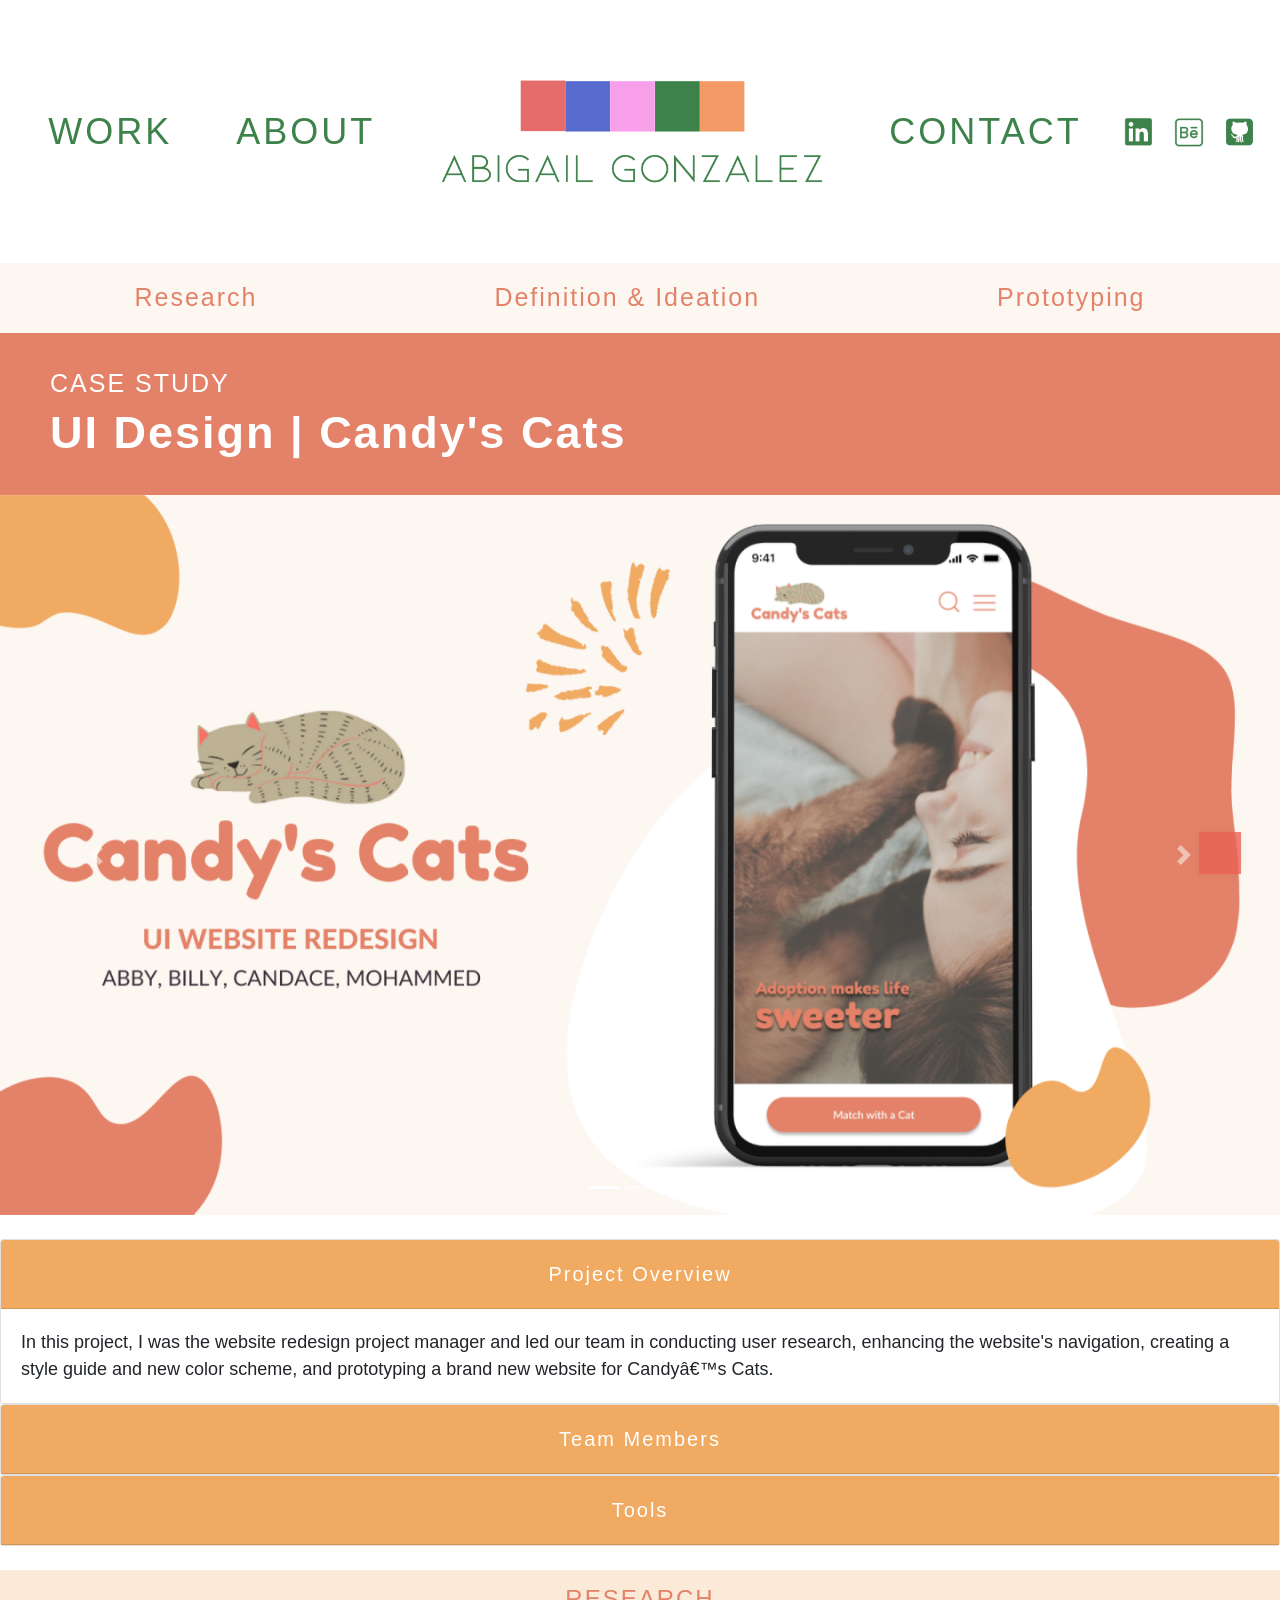
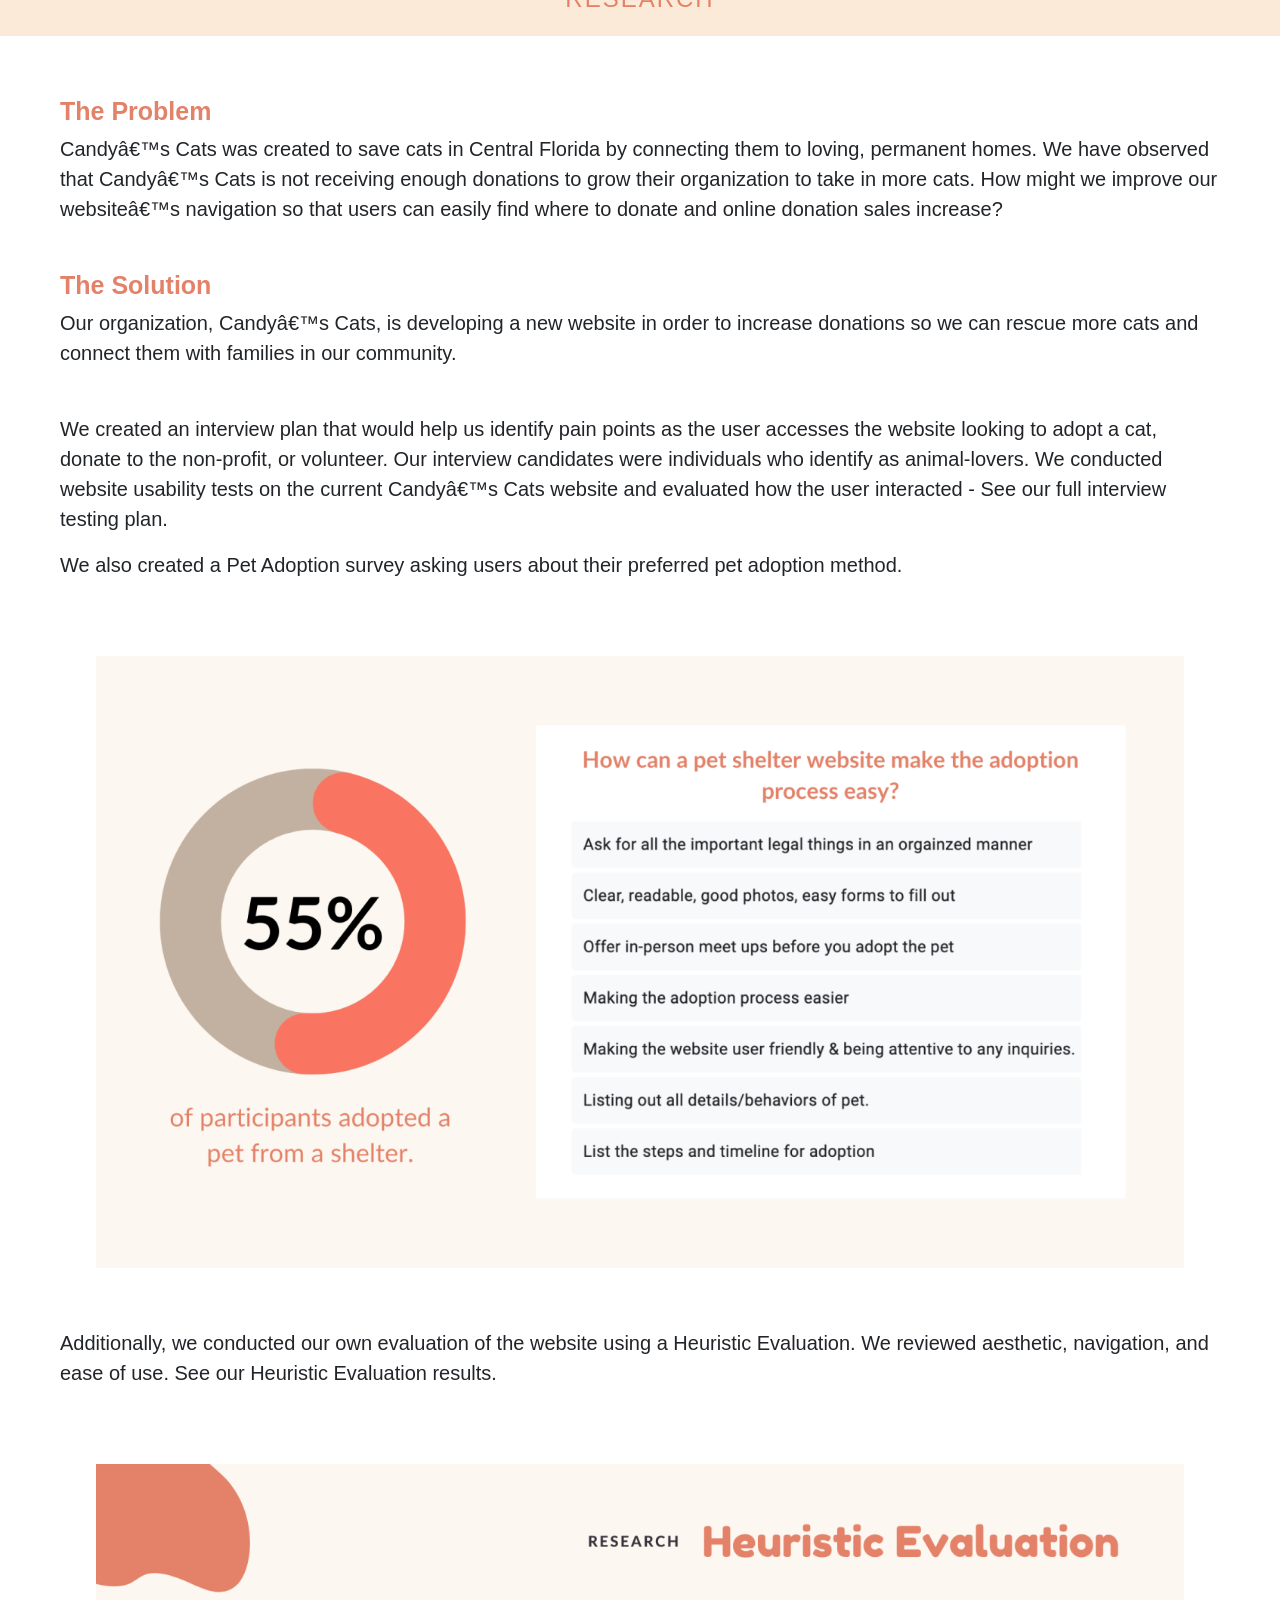
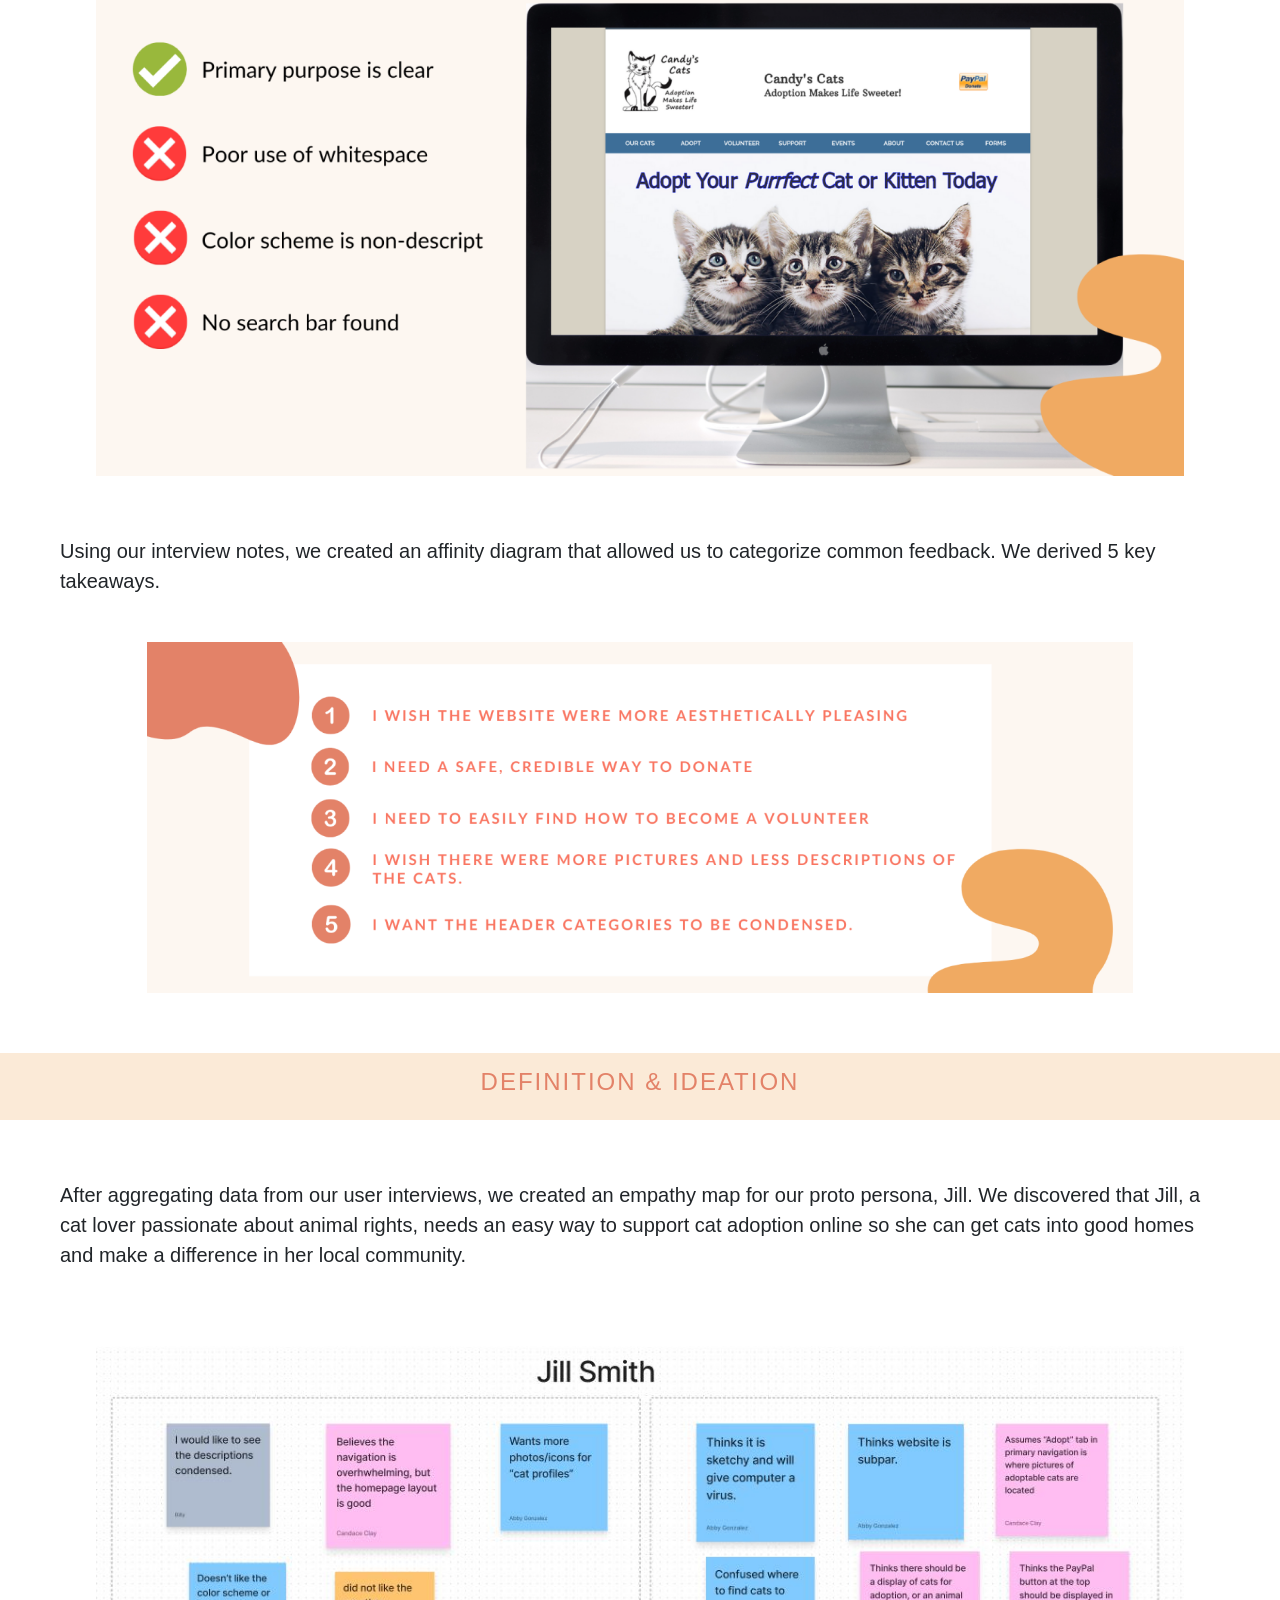
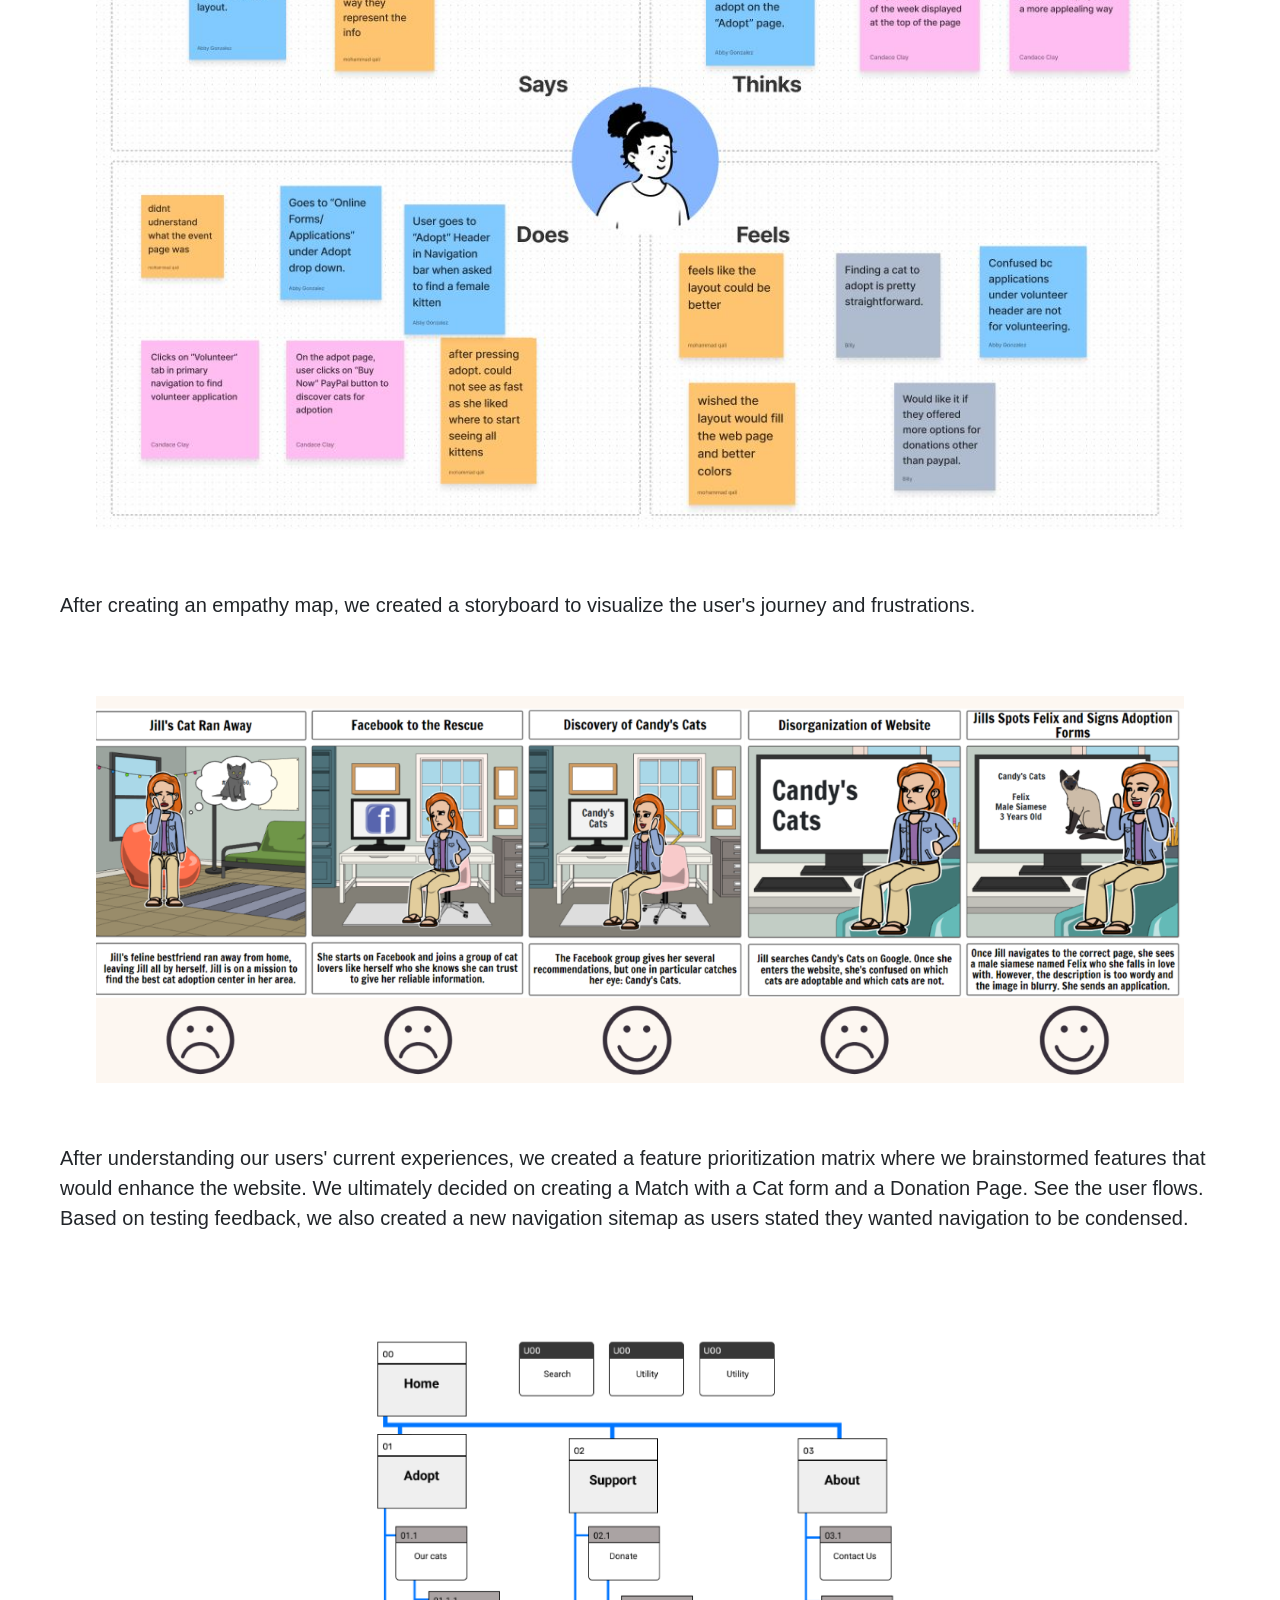
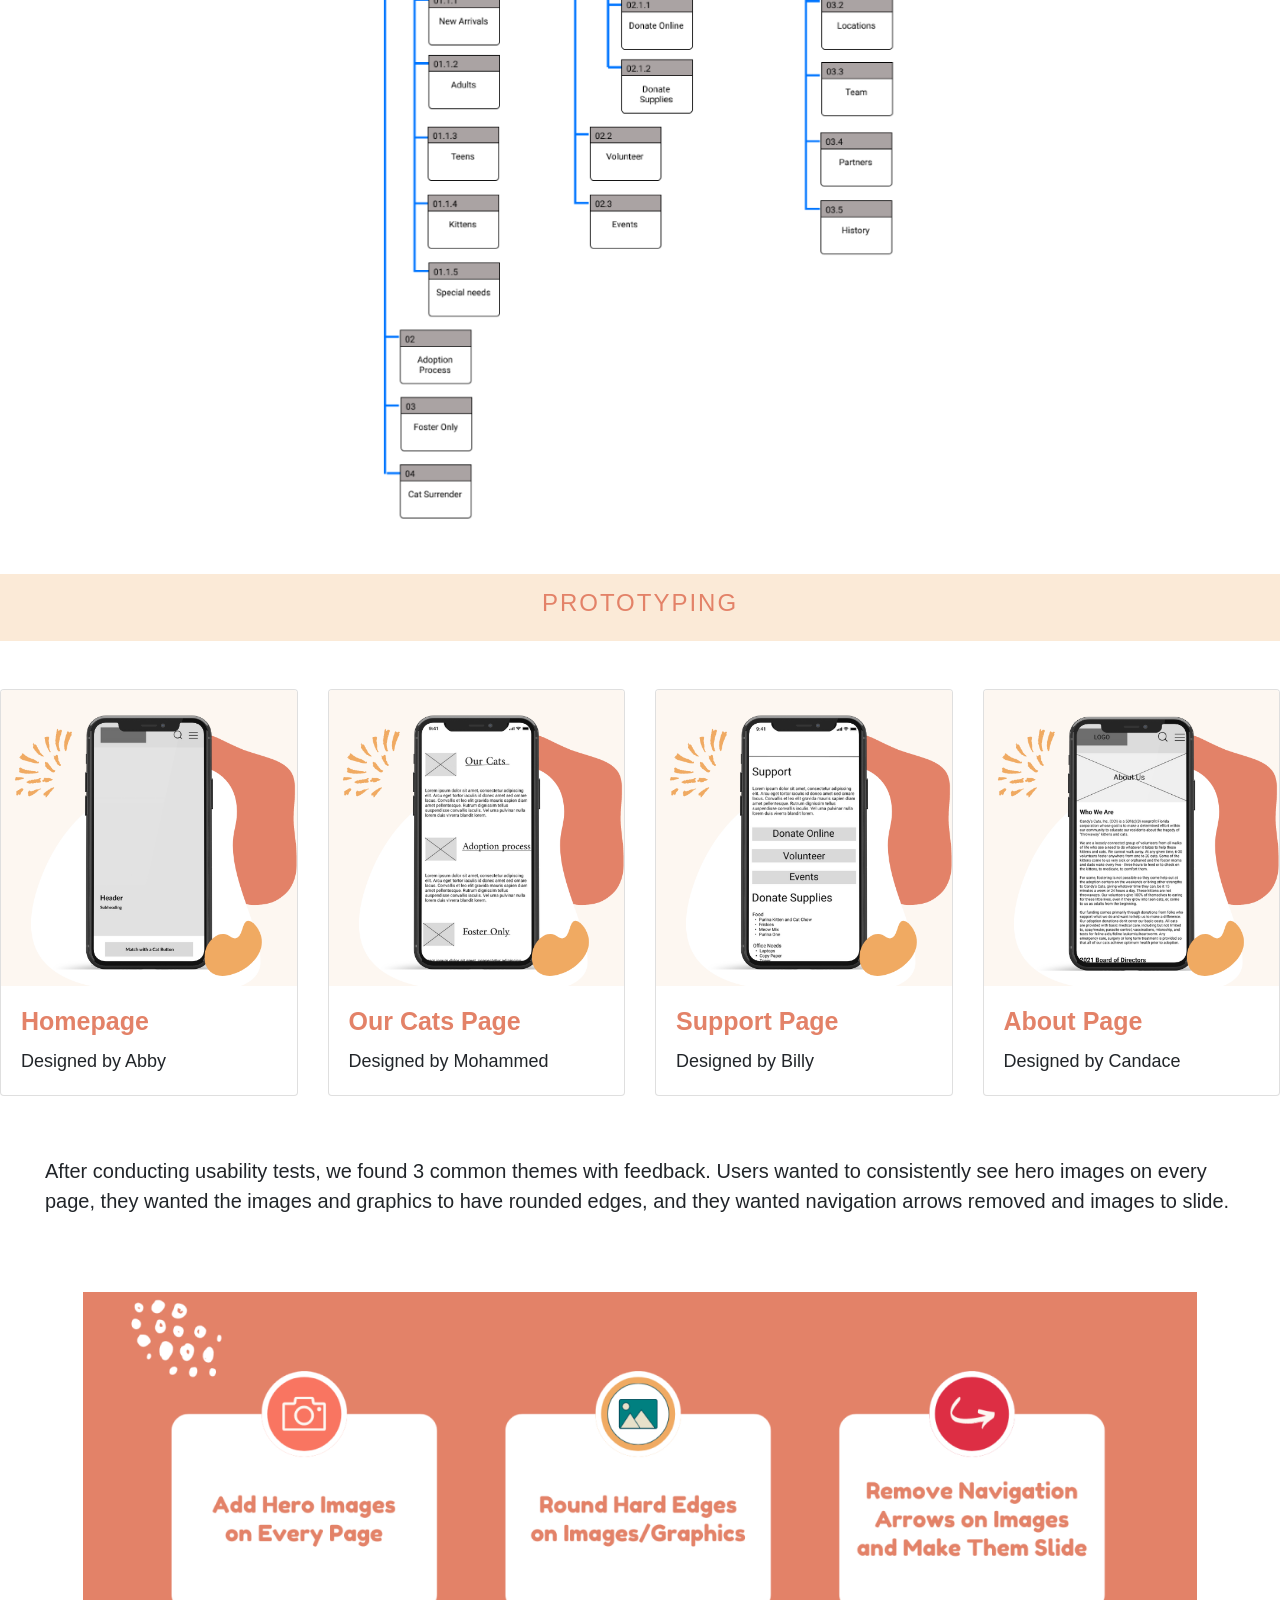
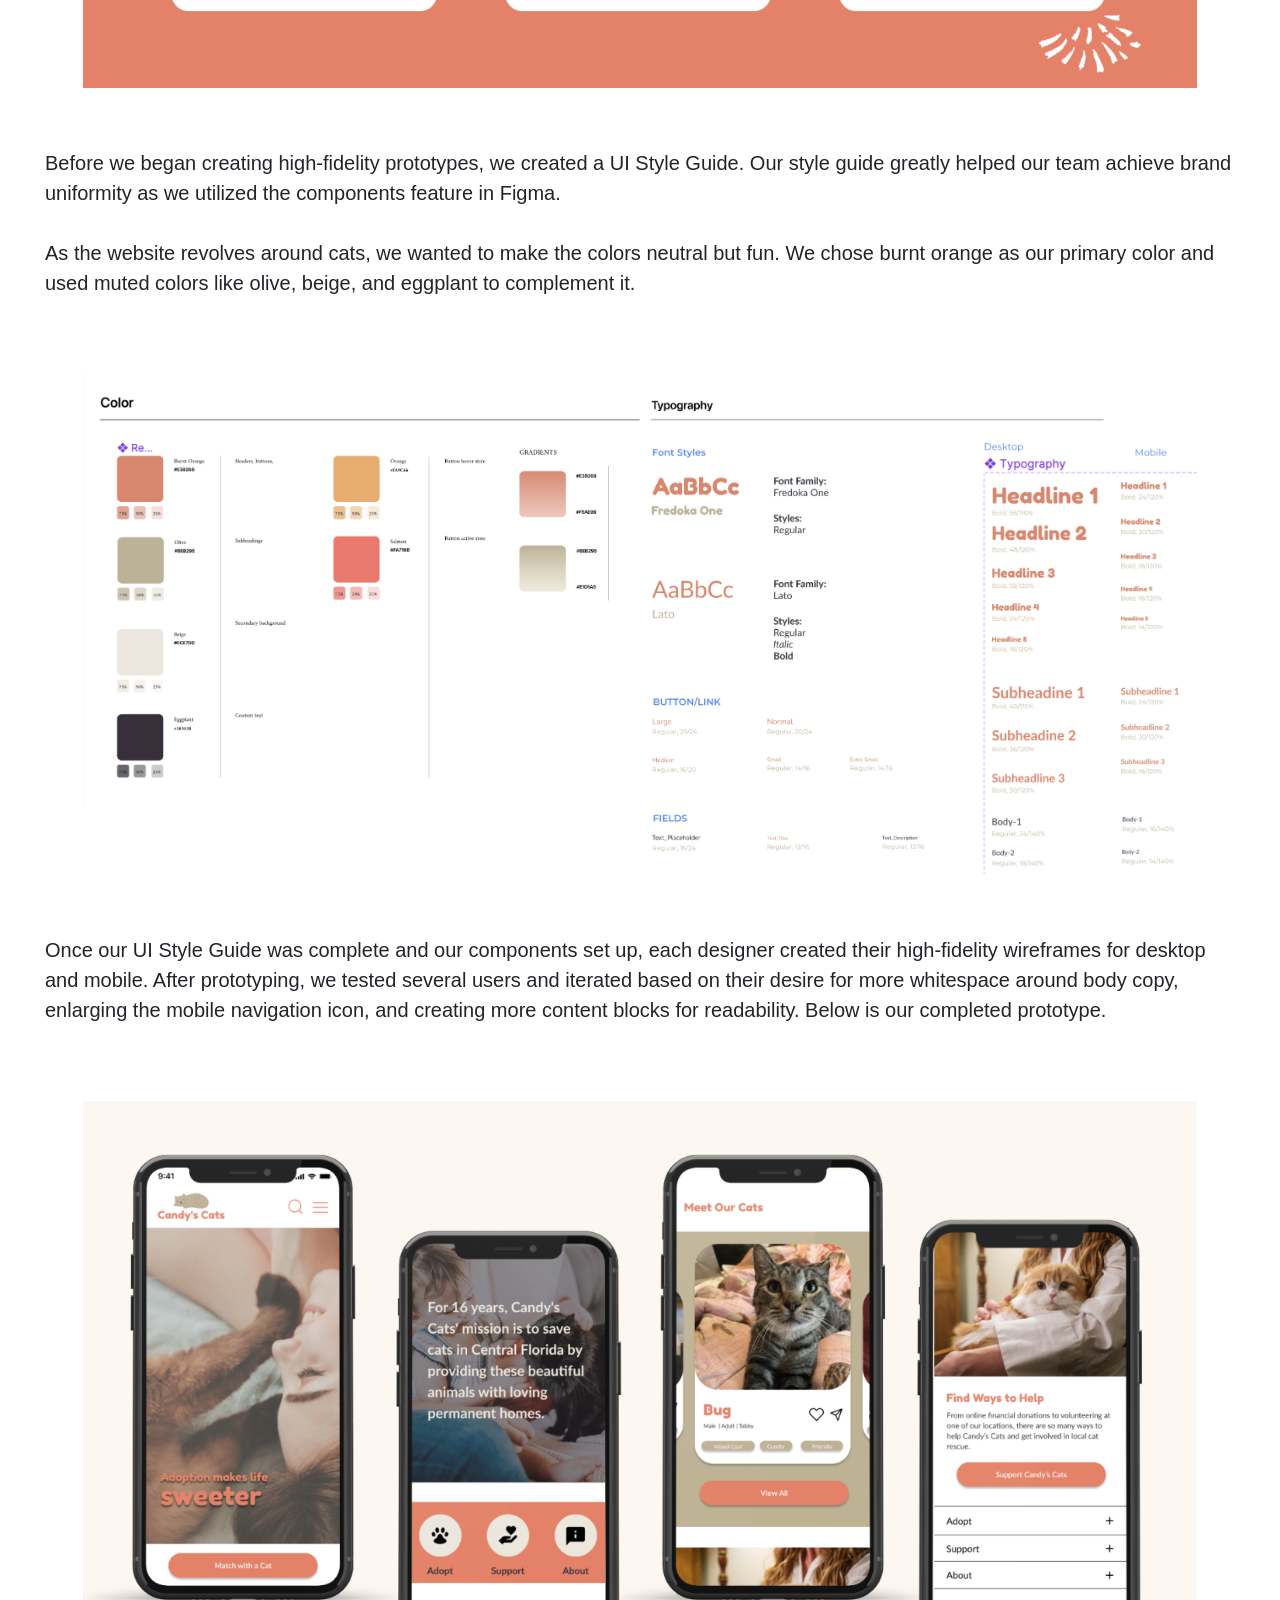
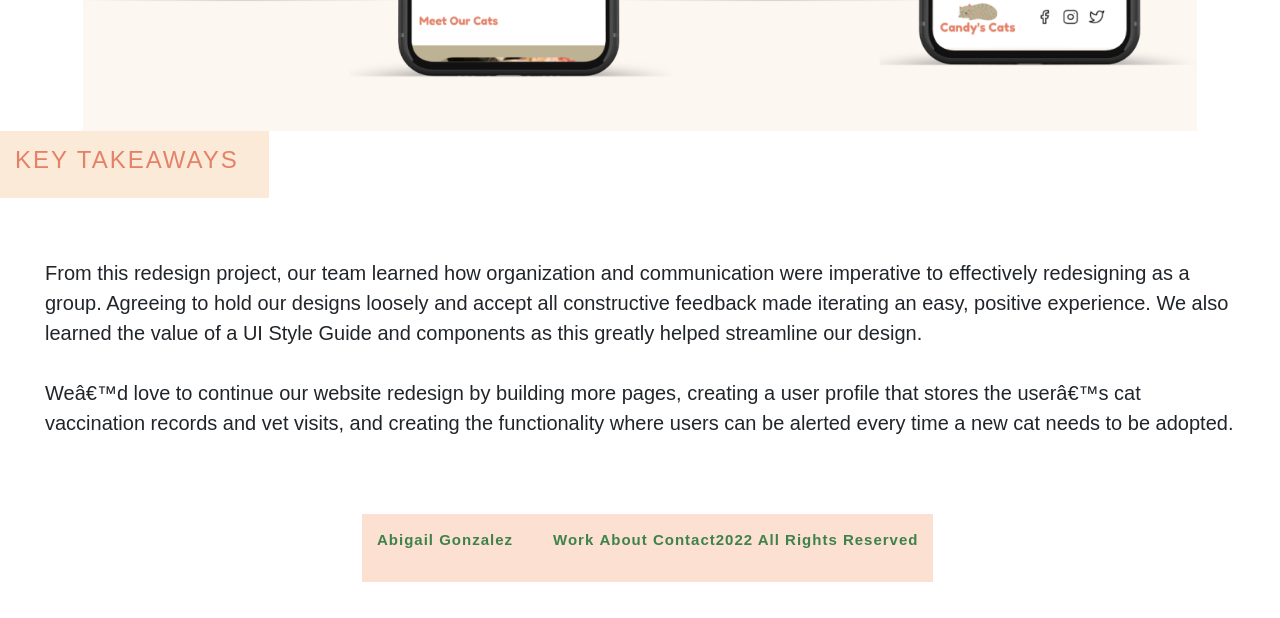
==== commit 11d6ab52: "Added footer Having issues displaying background full width." ====
--- a/index.html
+++ b/index.html
@@ -7,8 +7,8 @@
     </head>
     <body>
         <nav class= "primary-nav">
-            <div class="nav-item" href="https://abbygonzalez0429.github.io/UX_UI_HW_19/"> WORK </div>
-            <div class="nav-item" href="https://abbygonzalez0429.github.io/UX_UI_HW_18/"> ABOUT </div>
+            <div class="nav-item"> <a href="https://abbygonzalez0429.github.io/UX_UI_HW_19/"></a> WORK </div>
+            <div class="nav-item"> <a href="https://abbygonzalez0429.github.io/UX_UI_HW_18/"></a> ABOUT </div>
             <div class= "Main-Logo">
               <img src= "images/Logo 1.png">
               </div>
@@ -256,7 +256,18 @@
           <h3 class="text-center scroll">Scroll down </h3>
           
       </div>
-       
+      <footer>
+        <div class="footerContainer">
+            <p> Abigail Gonzalez </p>
+                <ul class="inline-block">
+                        <li>Work</li>
+                        <li>About</li>
+                        <li>Contact</li>
+                      </ul>
+              <p> 2022 All Rights Reserved</p>
+            </div>
+        </div>
+    </footer>
     </body>
     <script src="https://code.jquery.com/jquery-3.2.1.slim.min.js" integrity="sha384-KJ3o2DKtIkvYIK3UENzmM7KCkRr/rE9/Qpg6aAZGJwFDMVNA/GpGFF93hXpG5KkN" crossorigin="anonymous"></script>
 <script src="https://cdn.jsdelivr.net/npm/popper.js@1.12.9/dist/umd/popper.min.js" integrity="sha384-ApNbgh9B+Y1QKtv3Rn7W3mgPxhU9K/ScQsAP7hUibX39j7fakFPskvXusvfa0b4Q" crossorigin="anonymous"></script>
--- a/css/style.css
+++ b/css/style.css
@@ -189,4 +189,16 @@
 
 .height{
     height:5px;
+}
+.footerContainer {
+    display: flex !important;
+    align-items: center;
+    justify-content: space-between;
+    background-color: rgba(244, 154, 103, .3);
+    padding: 15px;
+    font-family: 'Poppins', 'Arial', sans-serif;
+    font-size: 15px;
+    font-weight: bold;
+    letter-spacing: 1px;
+    color: #3E824B;
 }
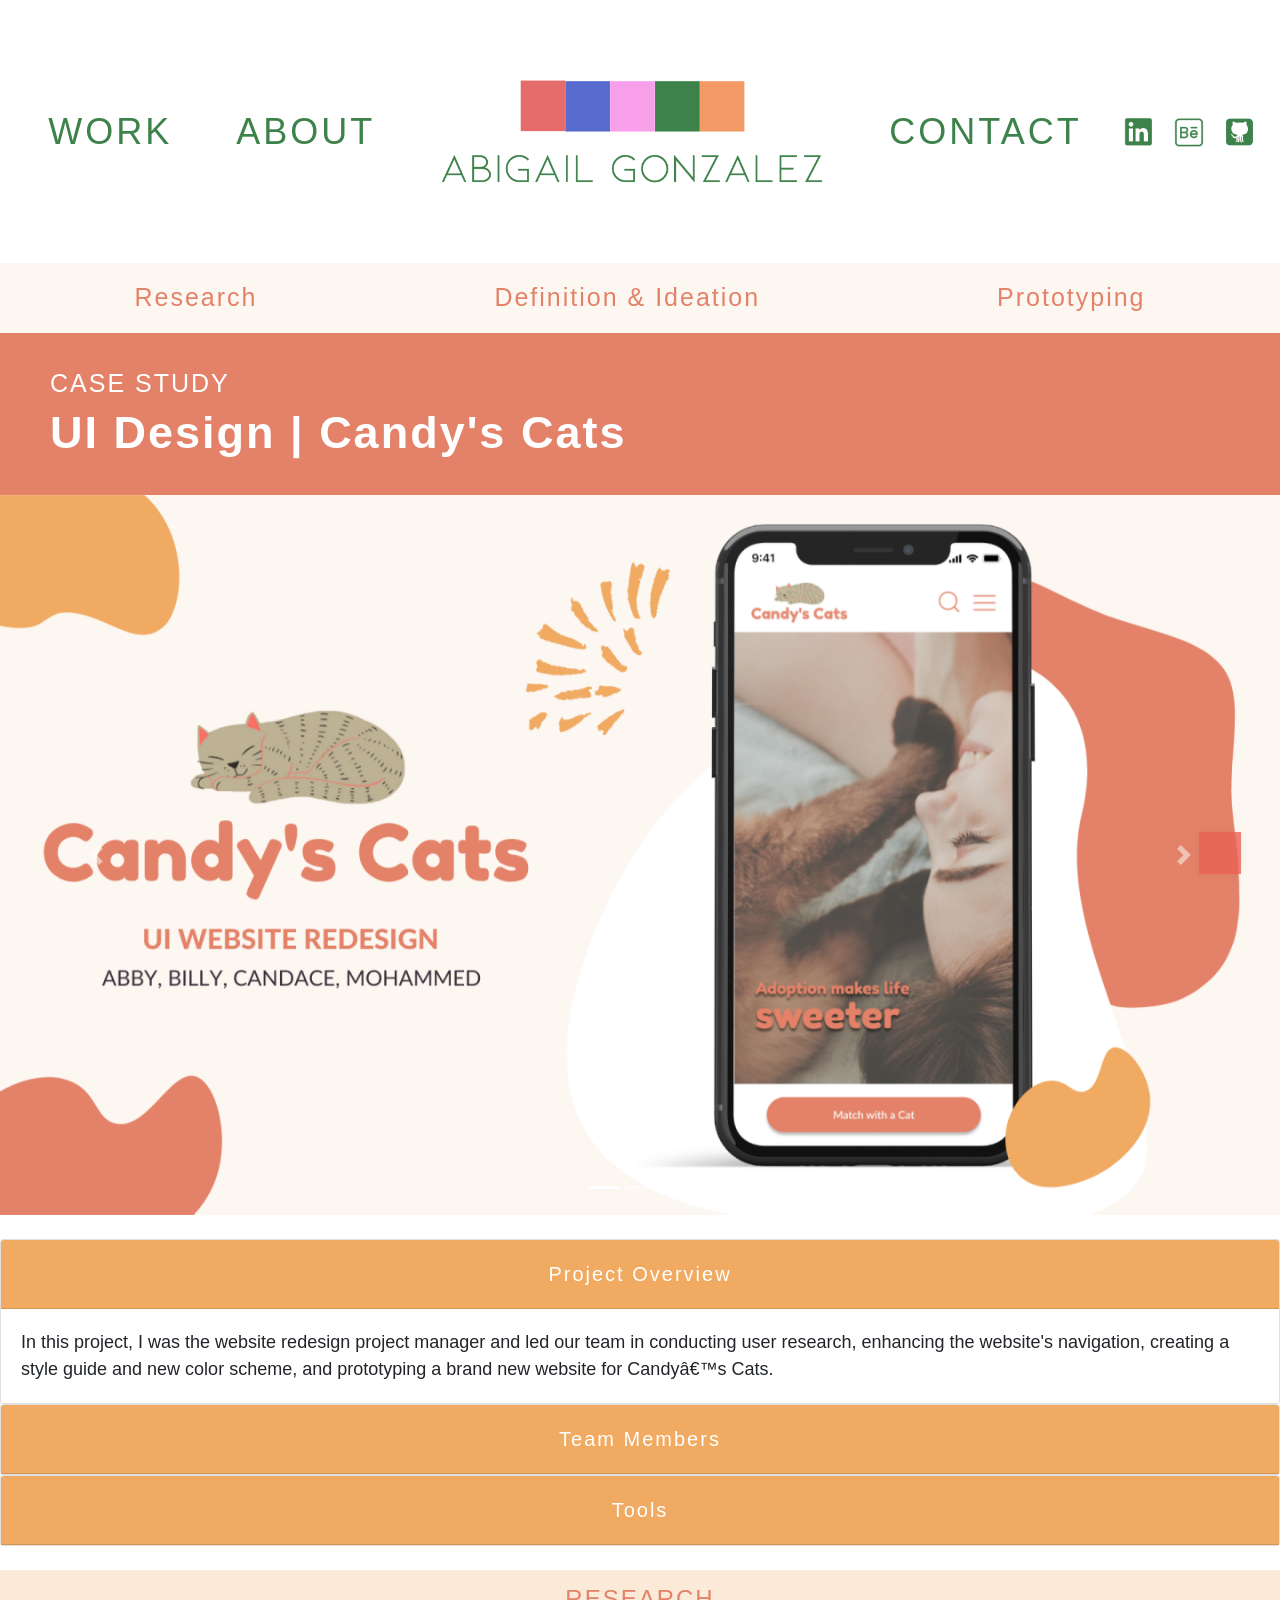
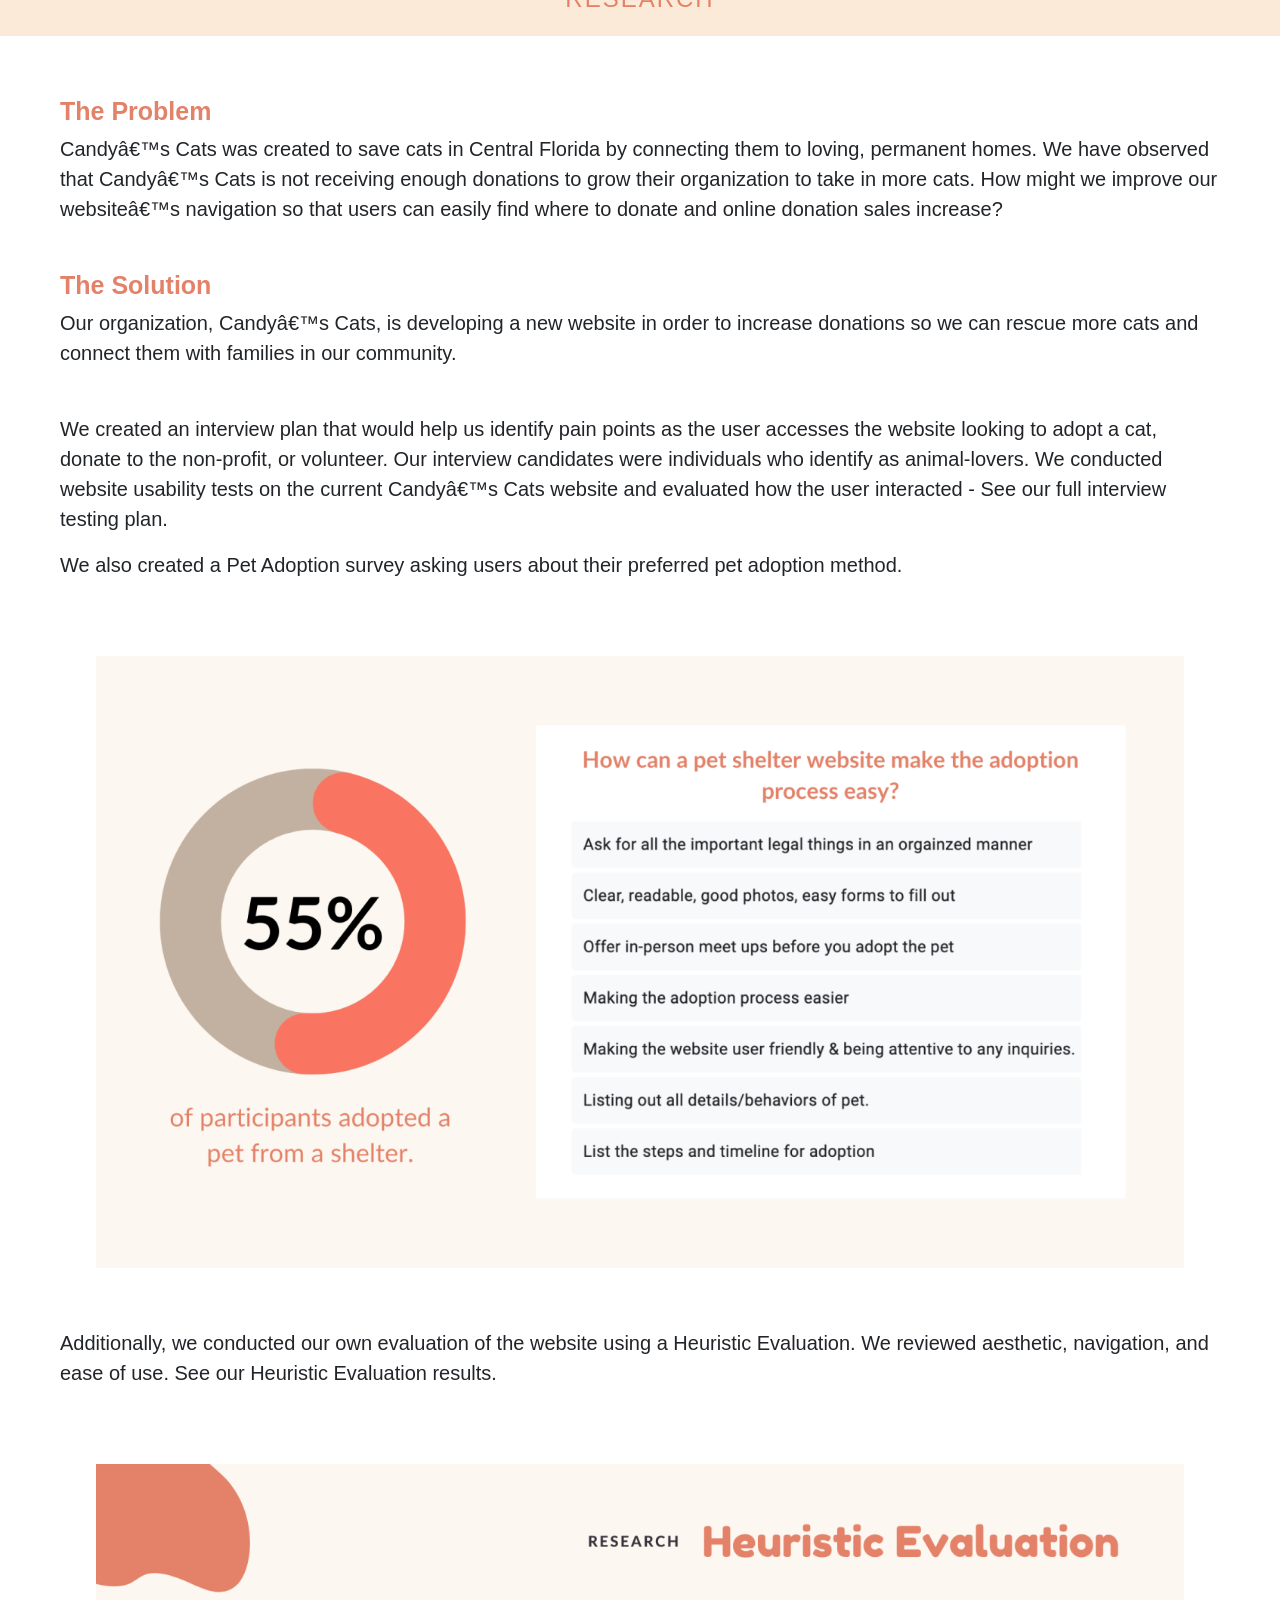
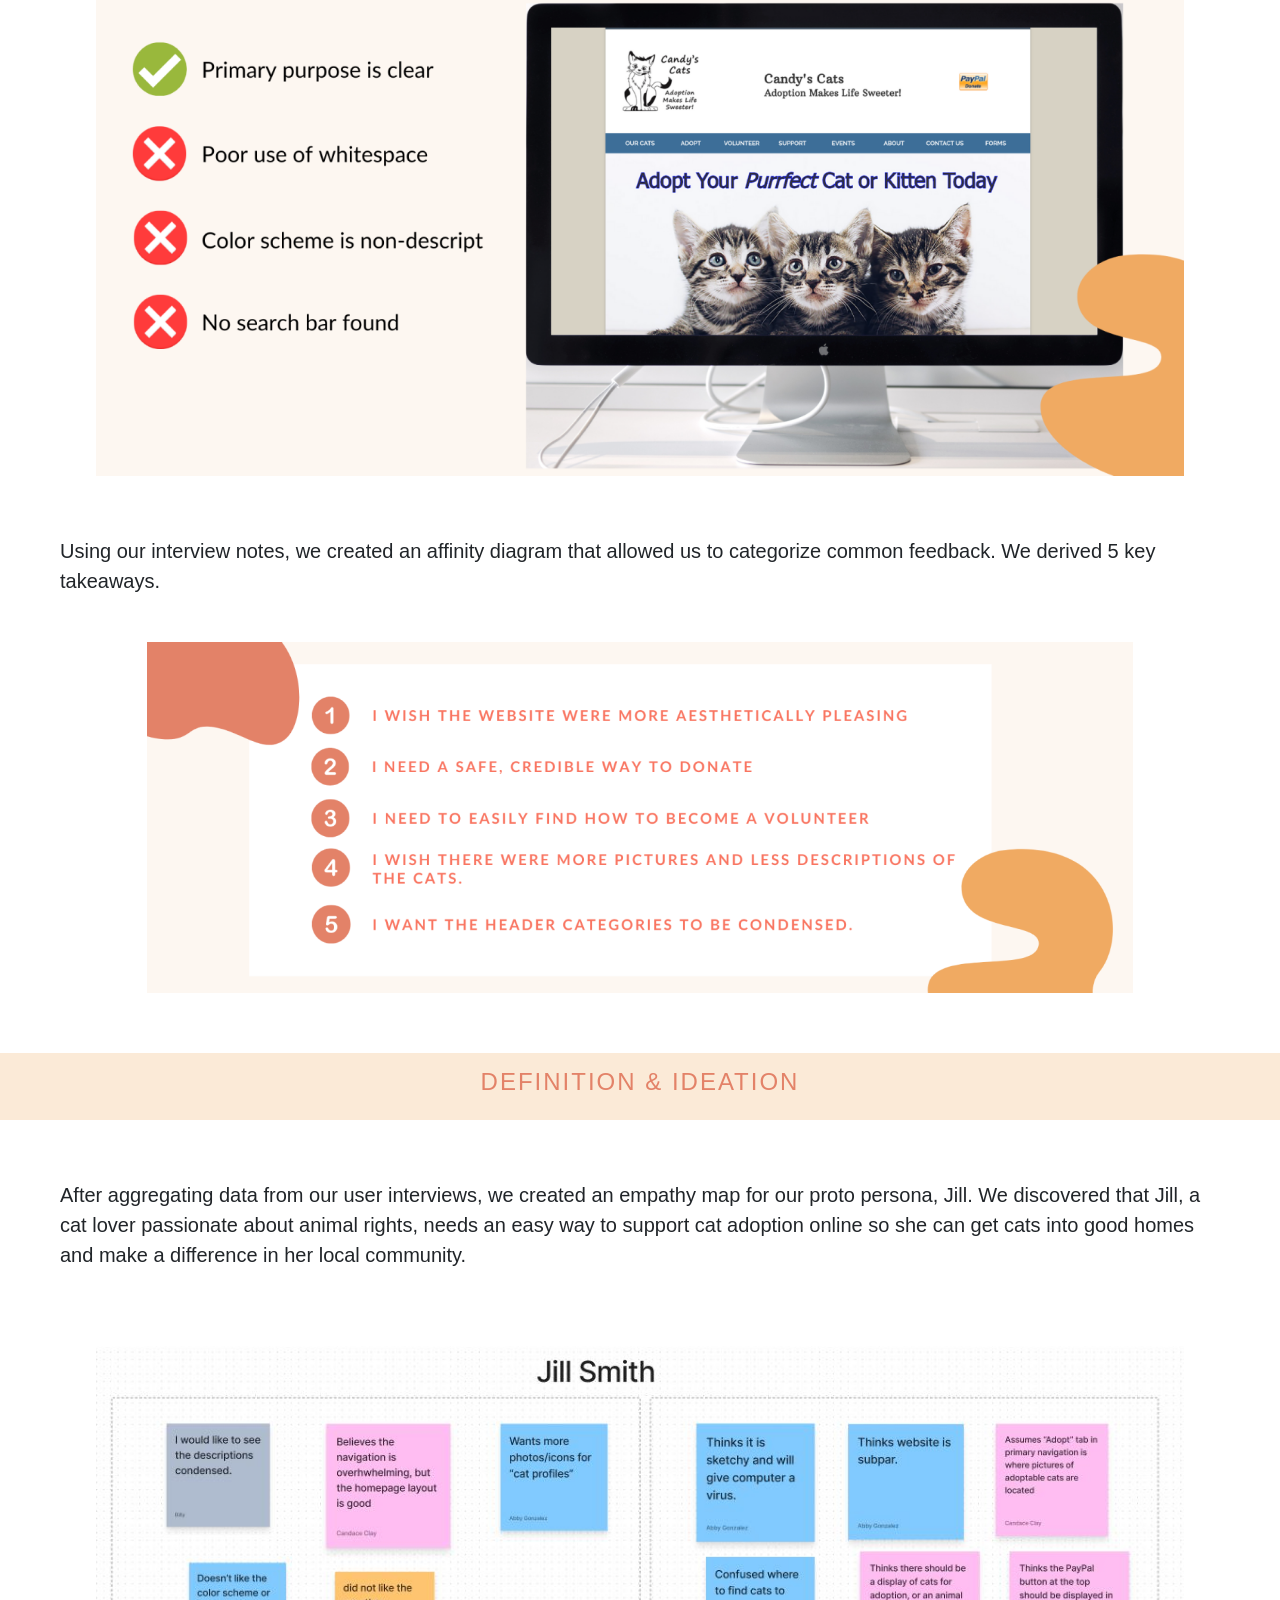
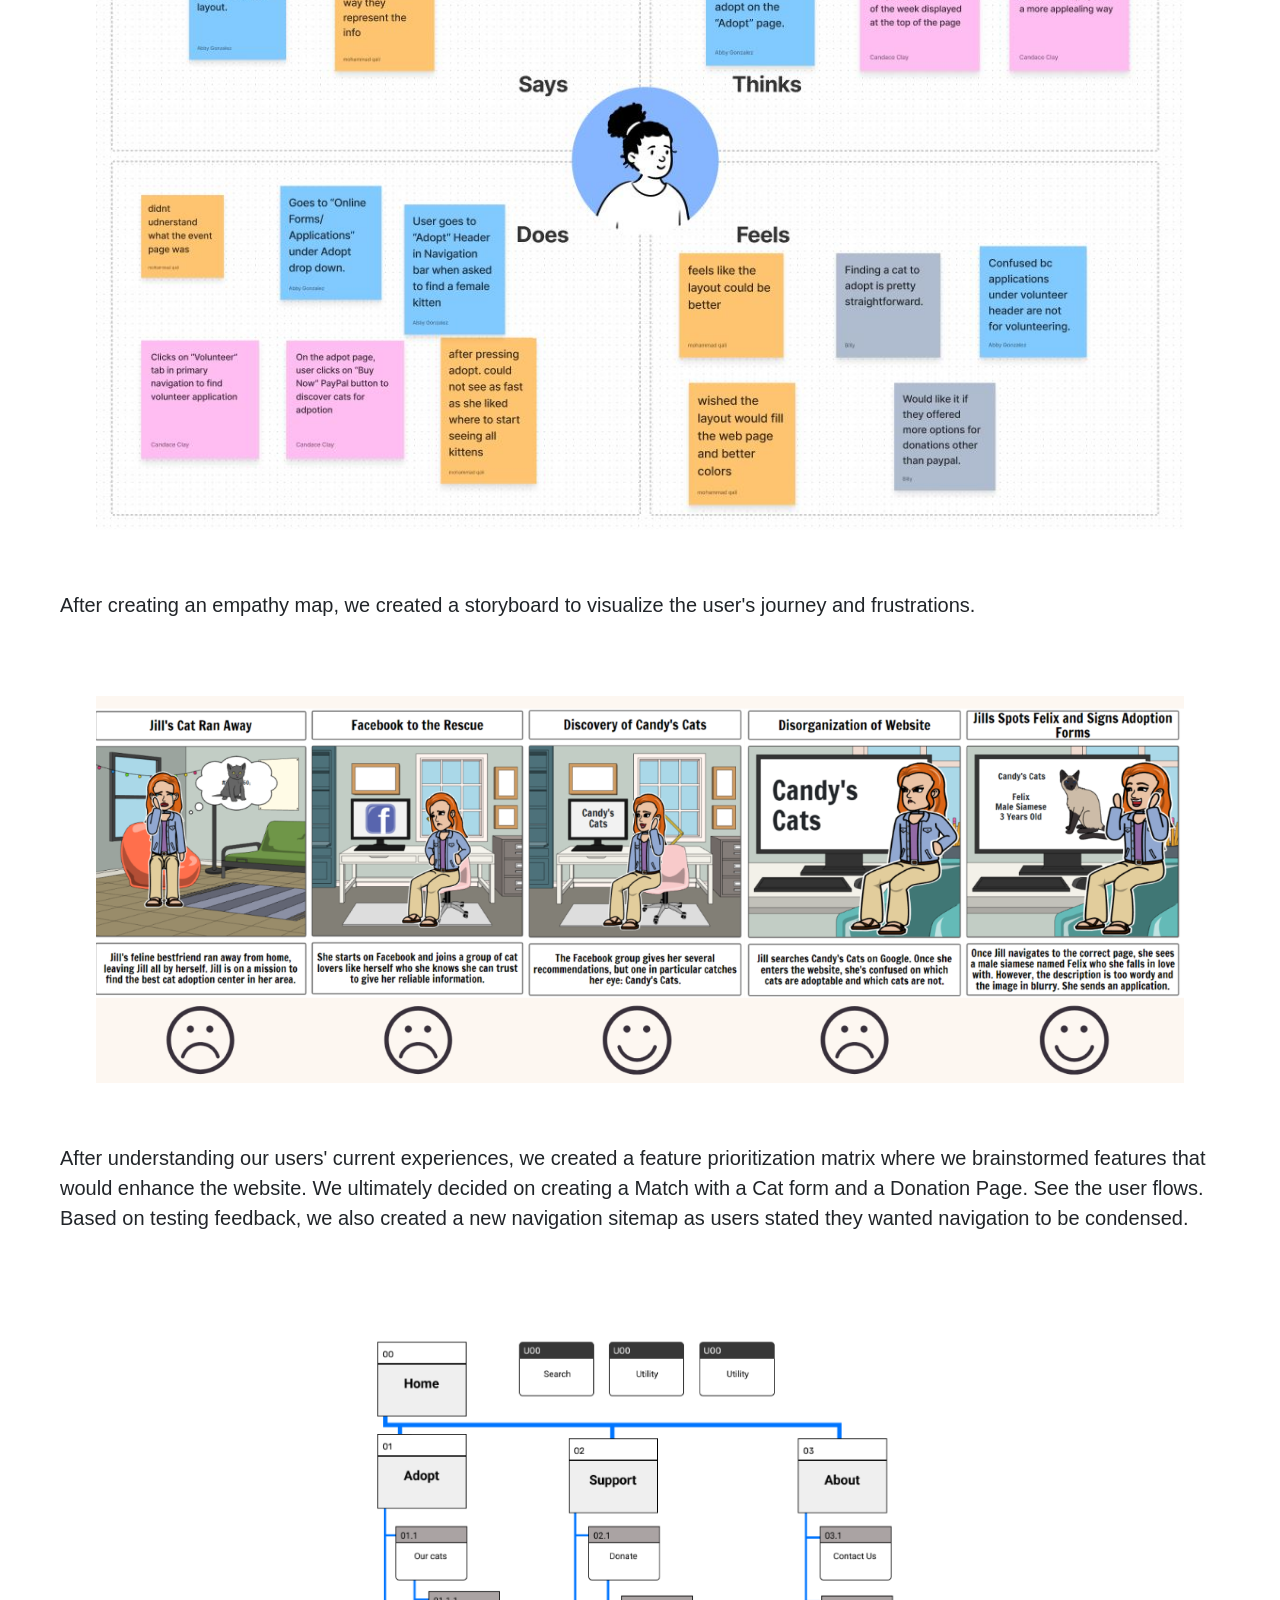
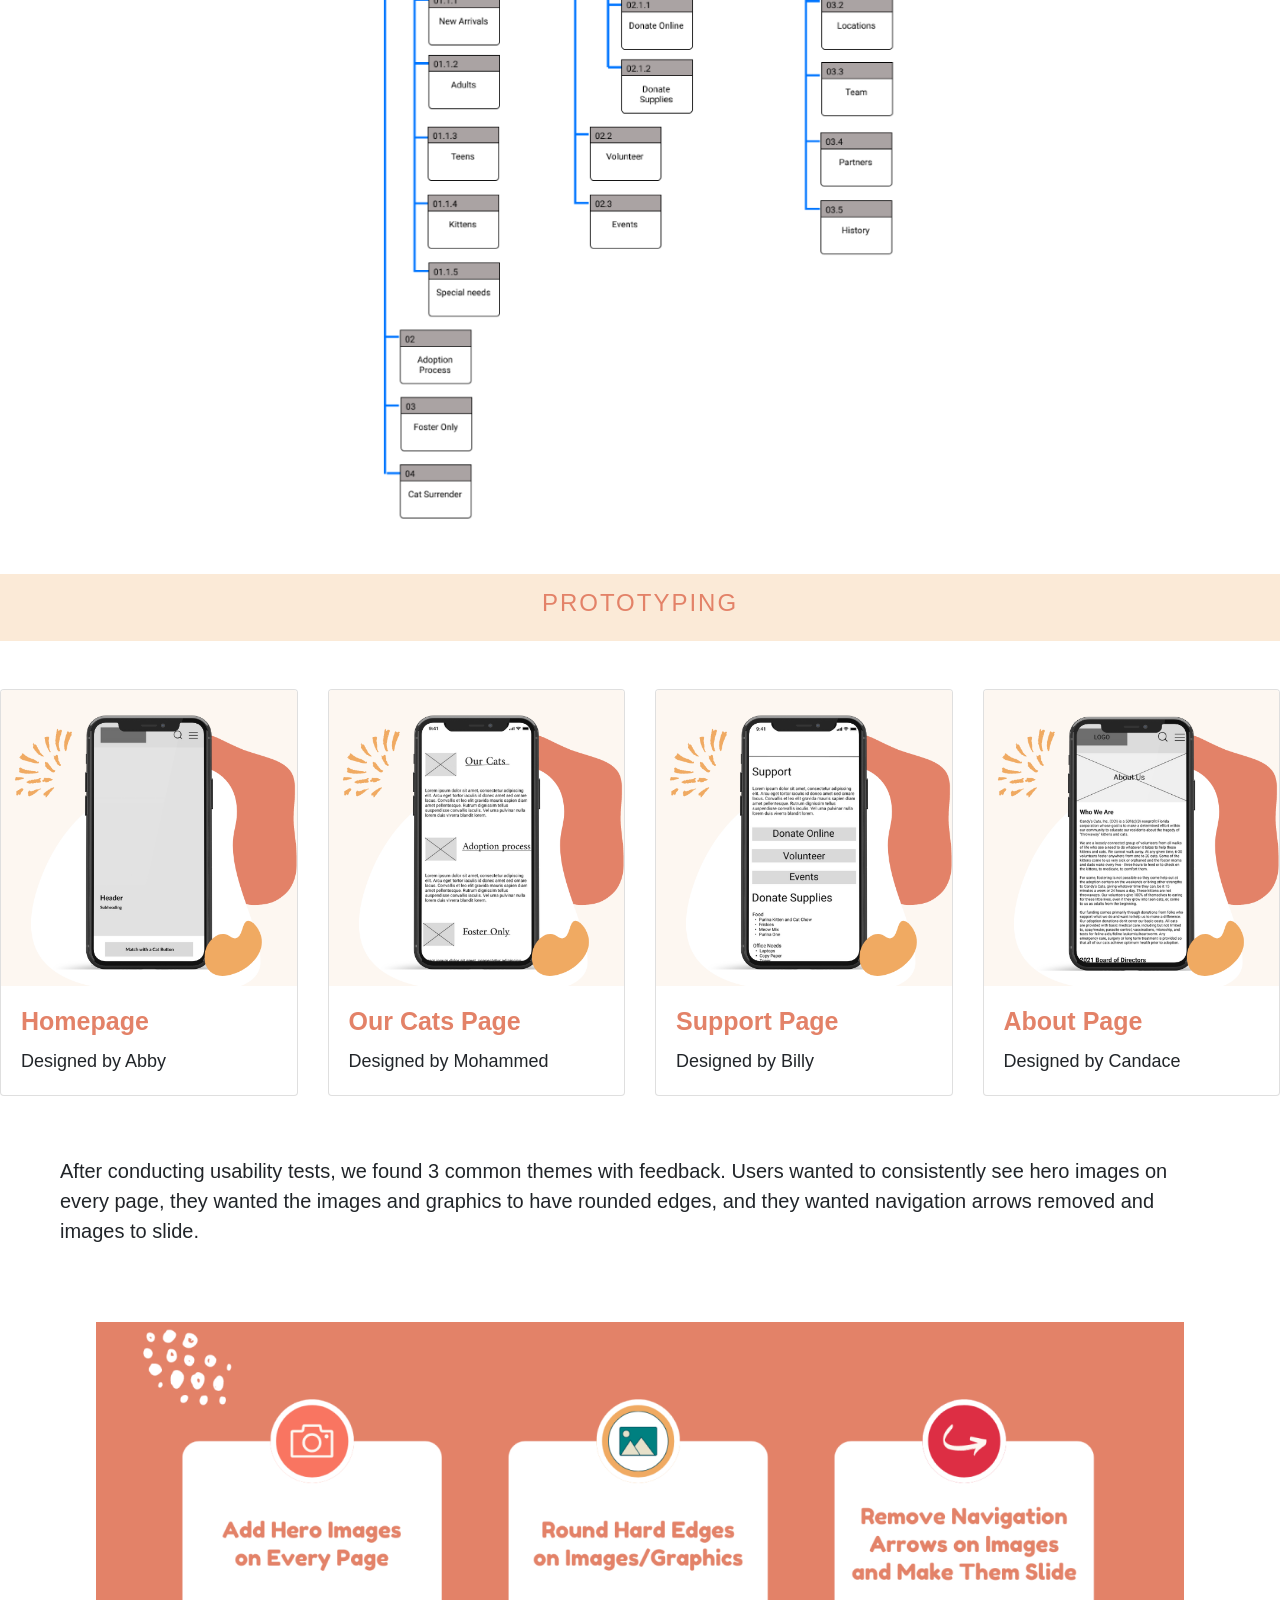
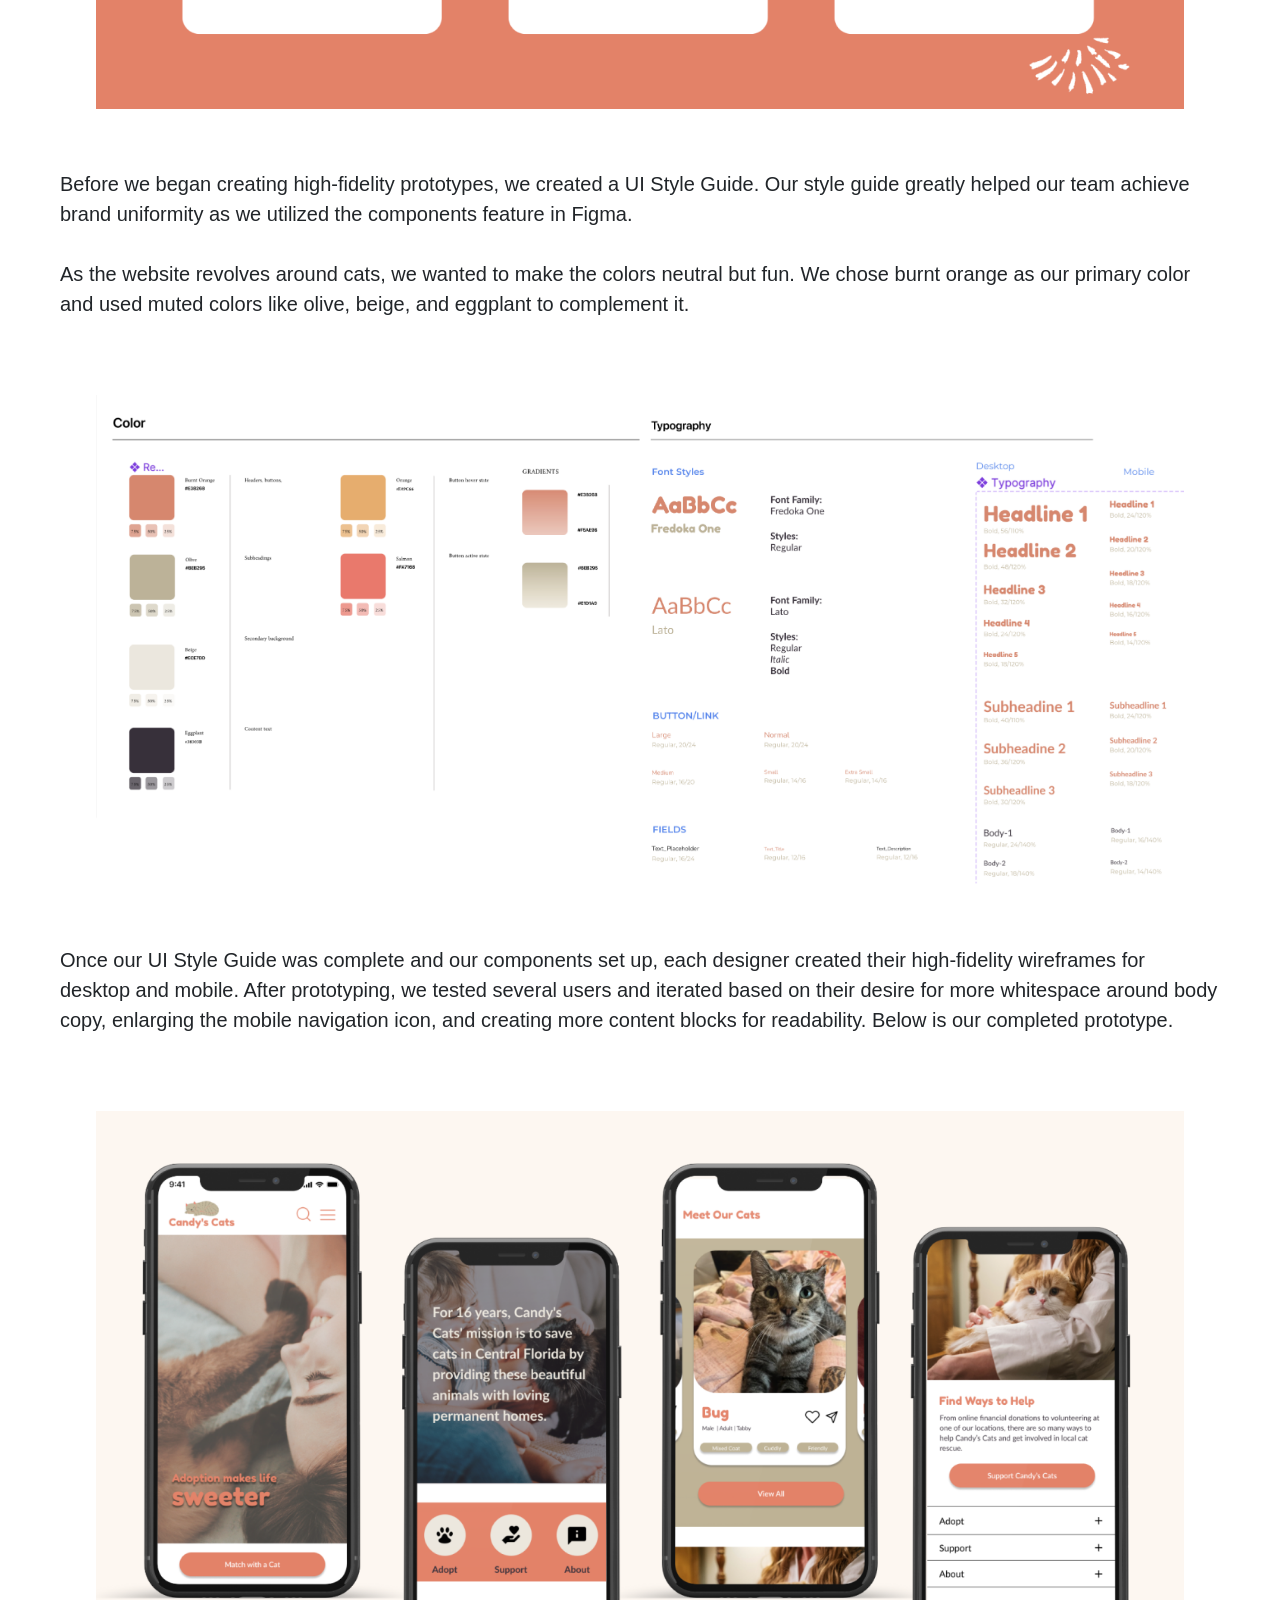
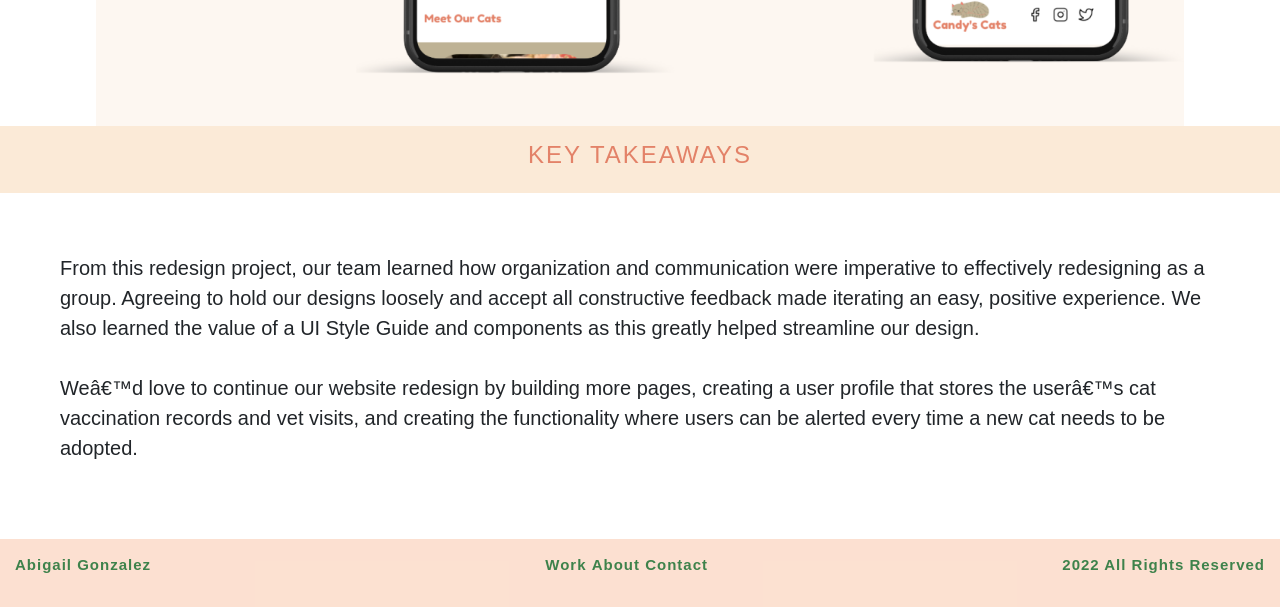
==== commit cb2248fa: "Changed" ====
--- a/index.html
+++ b/index.html
@@ -216,6 +216,7 @@
           <p class="card-text"> Designed by Candace</p>
         </div>
     </div>
+  </div>
     <div class="bodyCopy">
       <p>After conducting usability tests, we found 3 common themes with feedback. Users wanted to consistently see hero images on every page, they wanted the images and graphics to have rounded edges, and they wanted navigation arrows removed and images to slide.</p>
     </div>
@@ -251,9 +252,6 @@
           We’d love to continue our website redesign by building more pages, creating a user profile that stores the user’s cat vaccination records and vet visits, and creating the functionality where users can be alerted every time a new cat needs to be adopted.</p>
       </div>
       <a href="#" id="toTopBtn" class="cd-top text-replace js-cd-top cd-top--is-visible cd-top--fade-out" data-abc="true"></a>
-
-      <div class="height">
-          <h3 class="text-center scroll">Scroll down </h3>
           
       </div>
       <footer>
--- a/css/style.css
+++ b/css/style.css
@@ -72,6 +72,7 @@
     font-weight: bold;
     color: white;
     margin-bottom: 0;
+    text-decoration: none;
 }
 h5 {
     font-family:'Poppins', 'Arial', sans-serif !important;
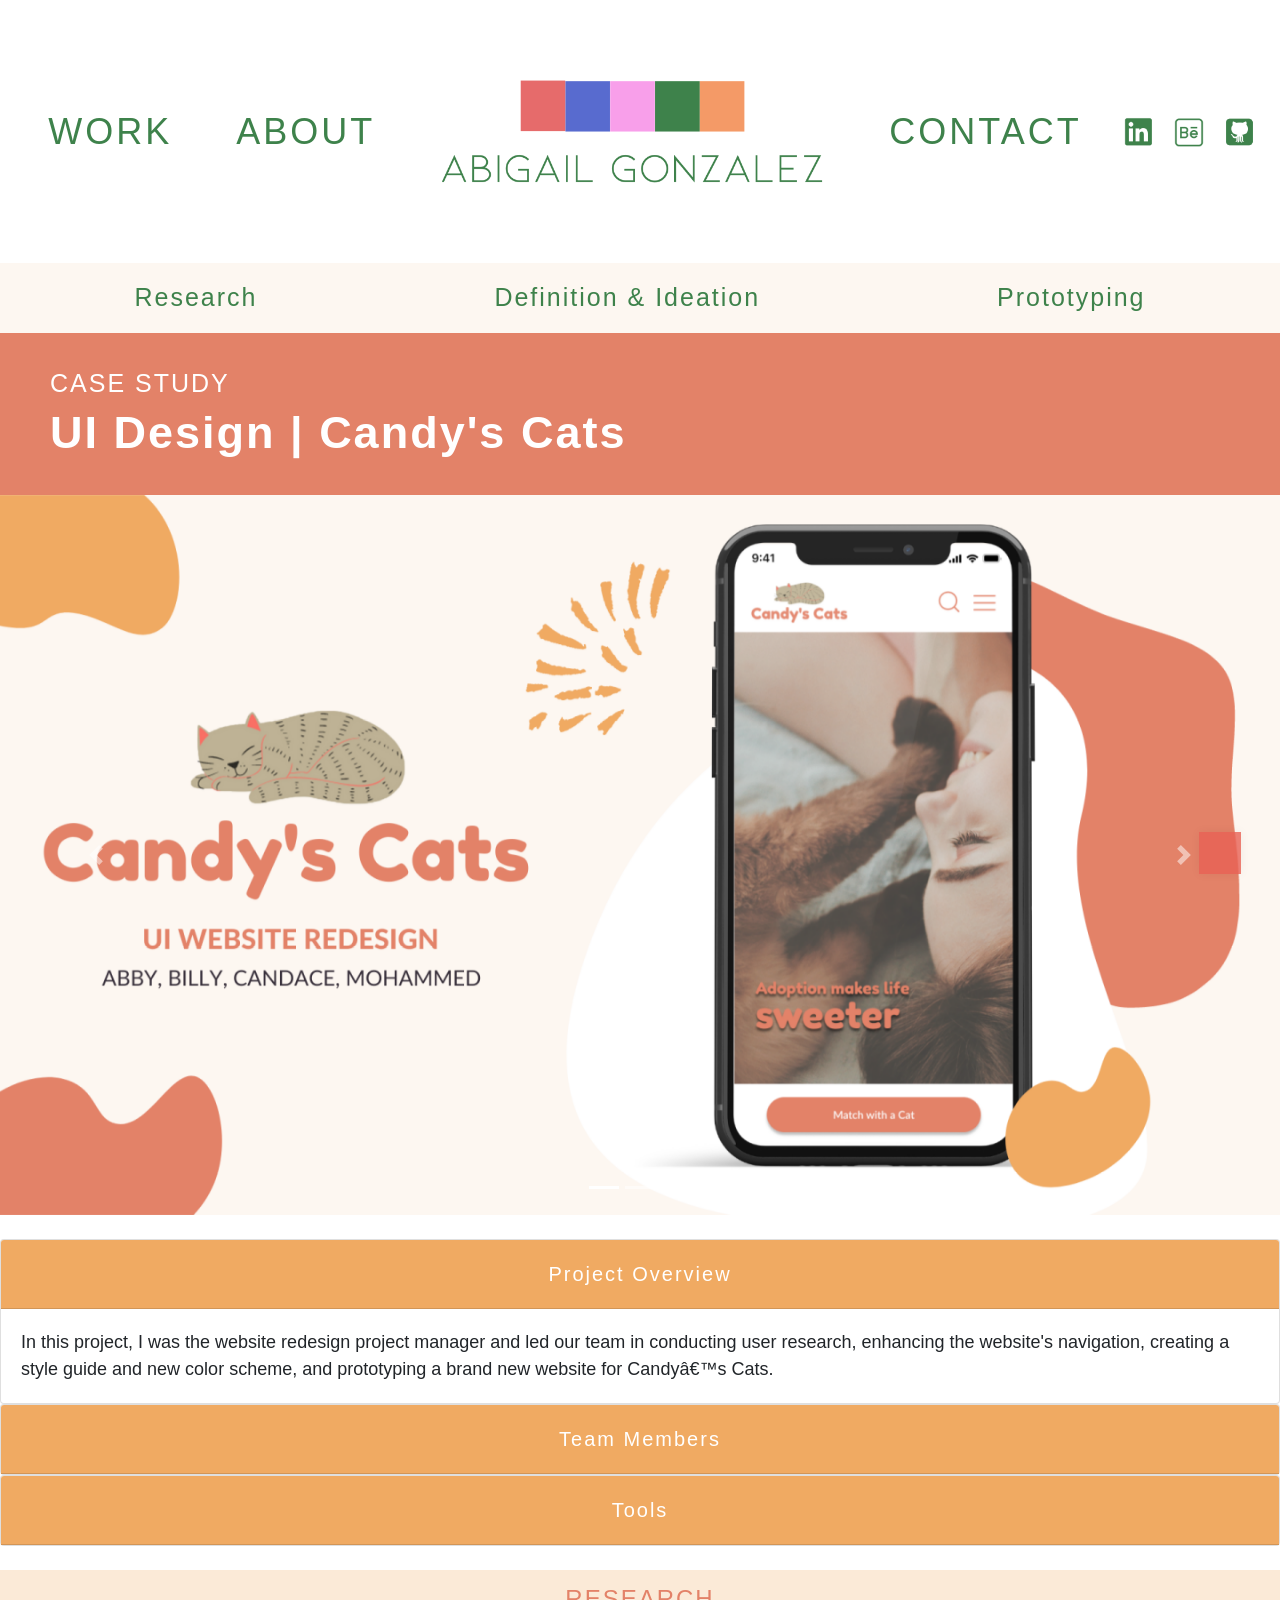
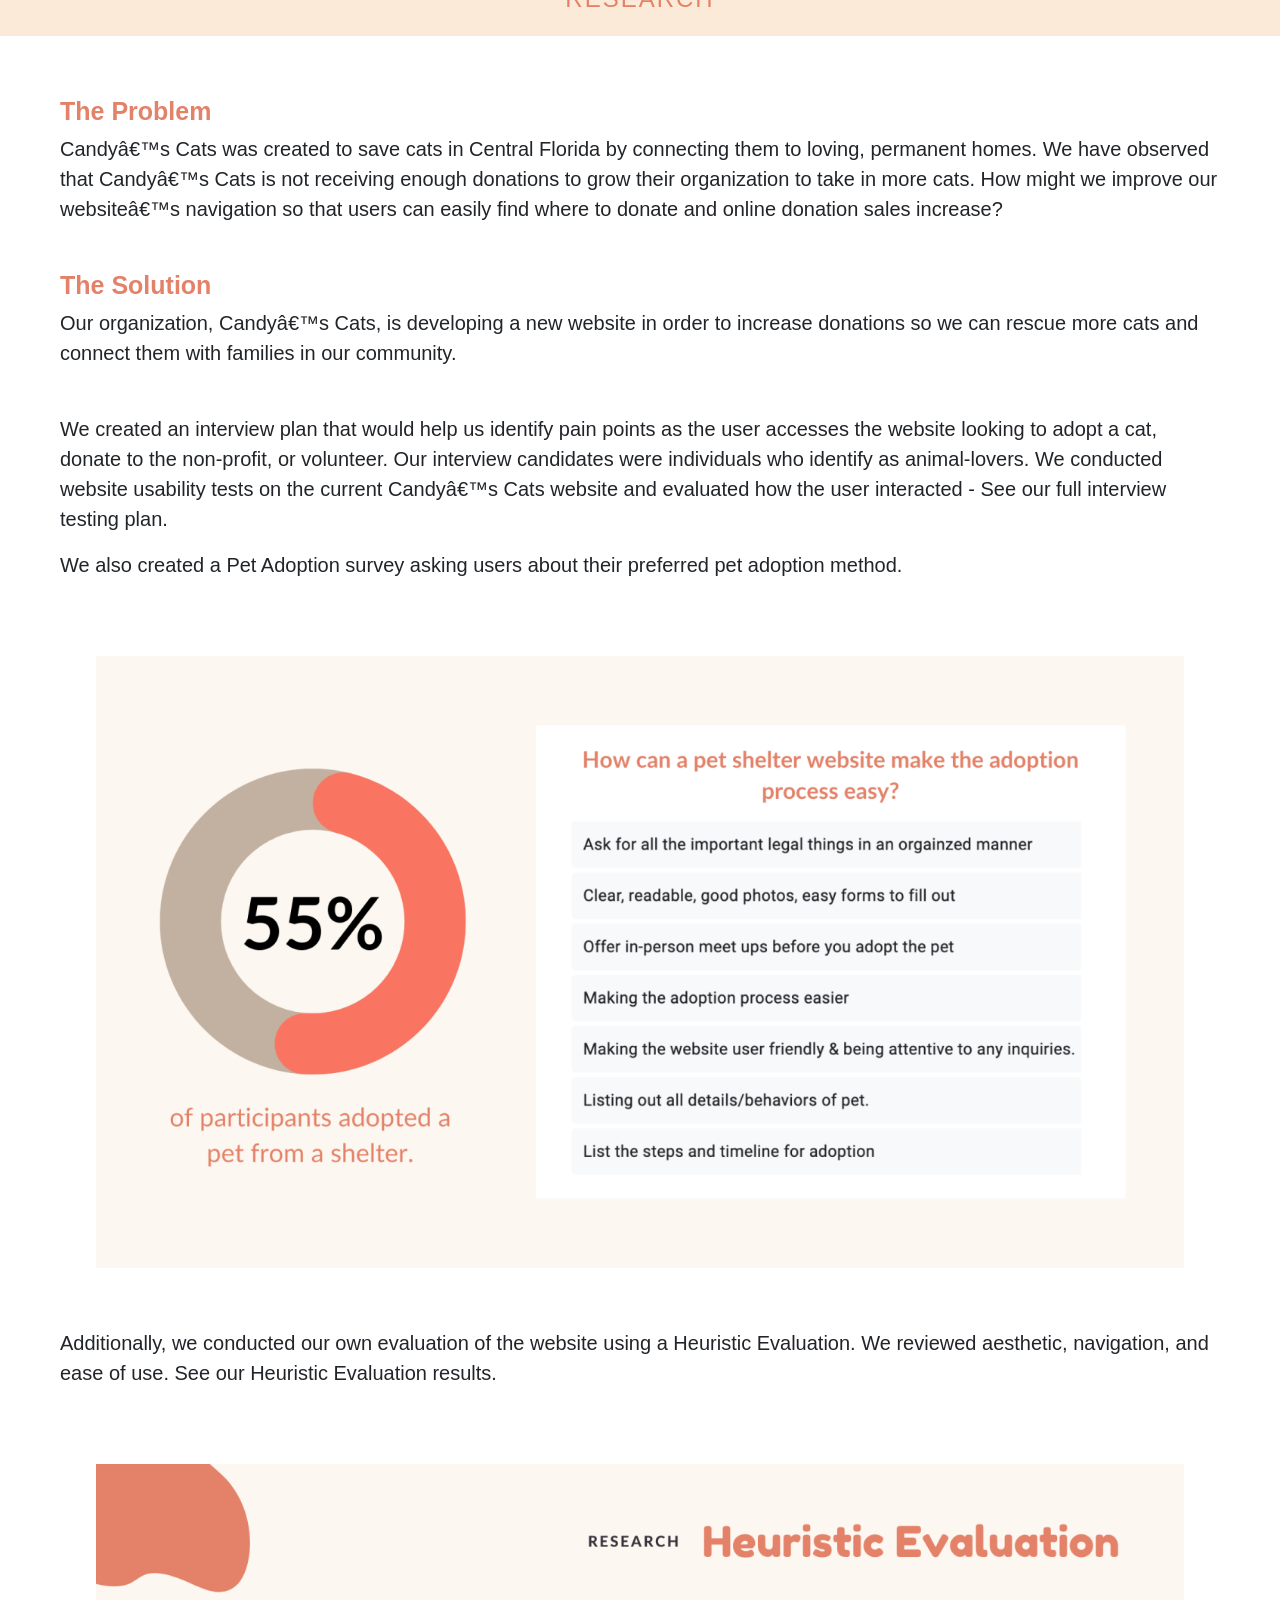
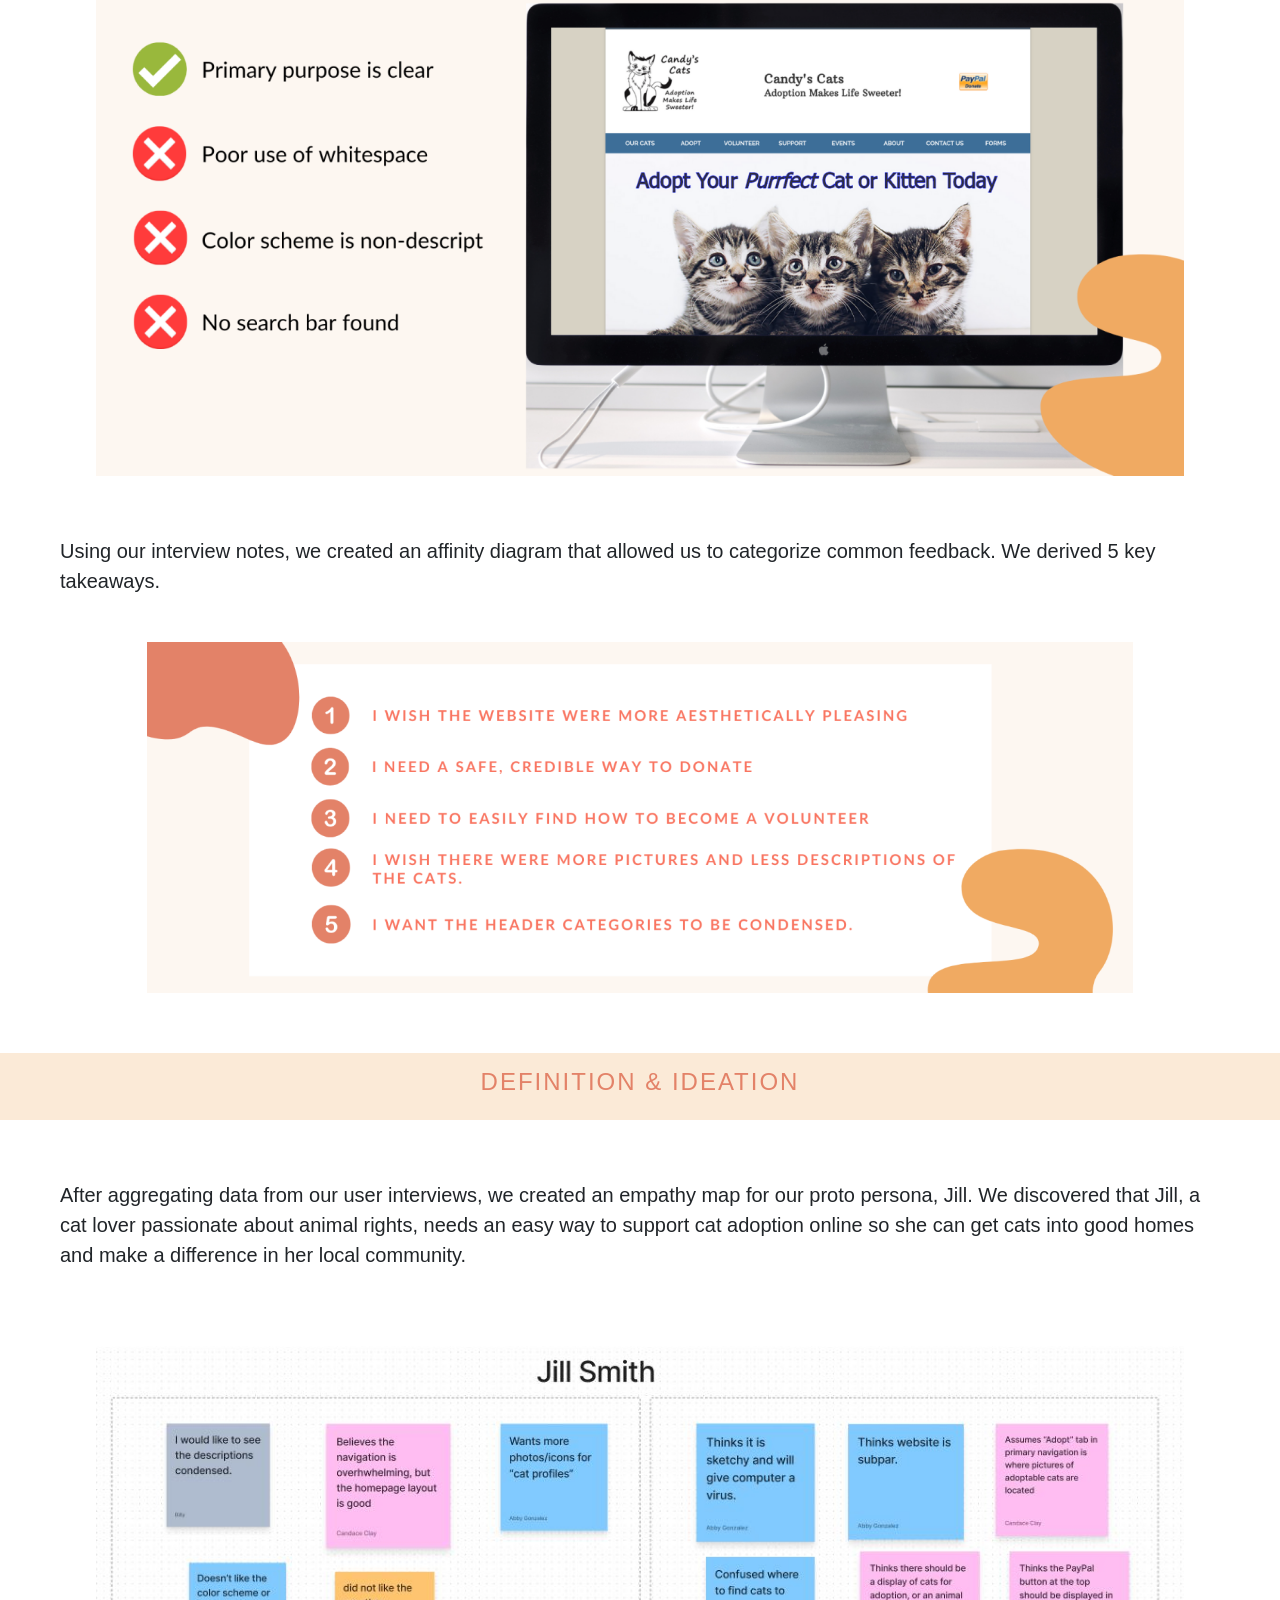
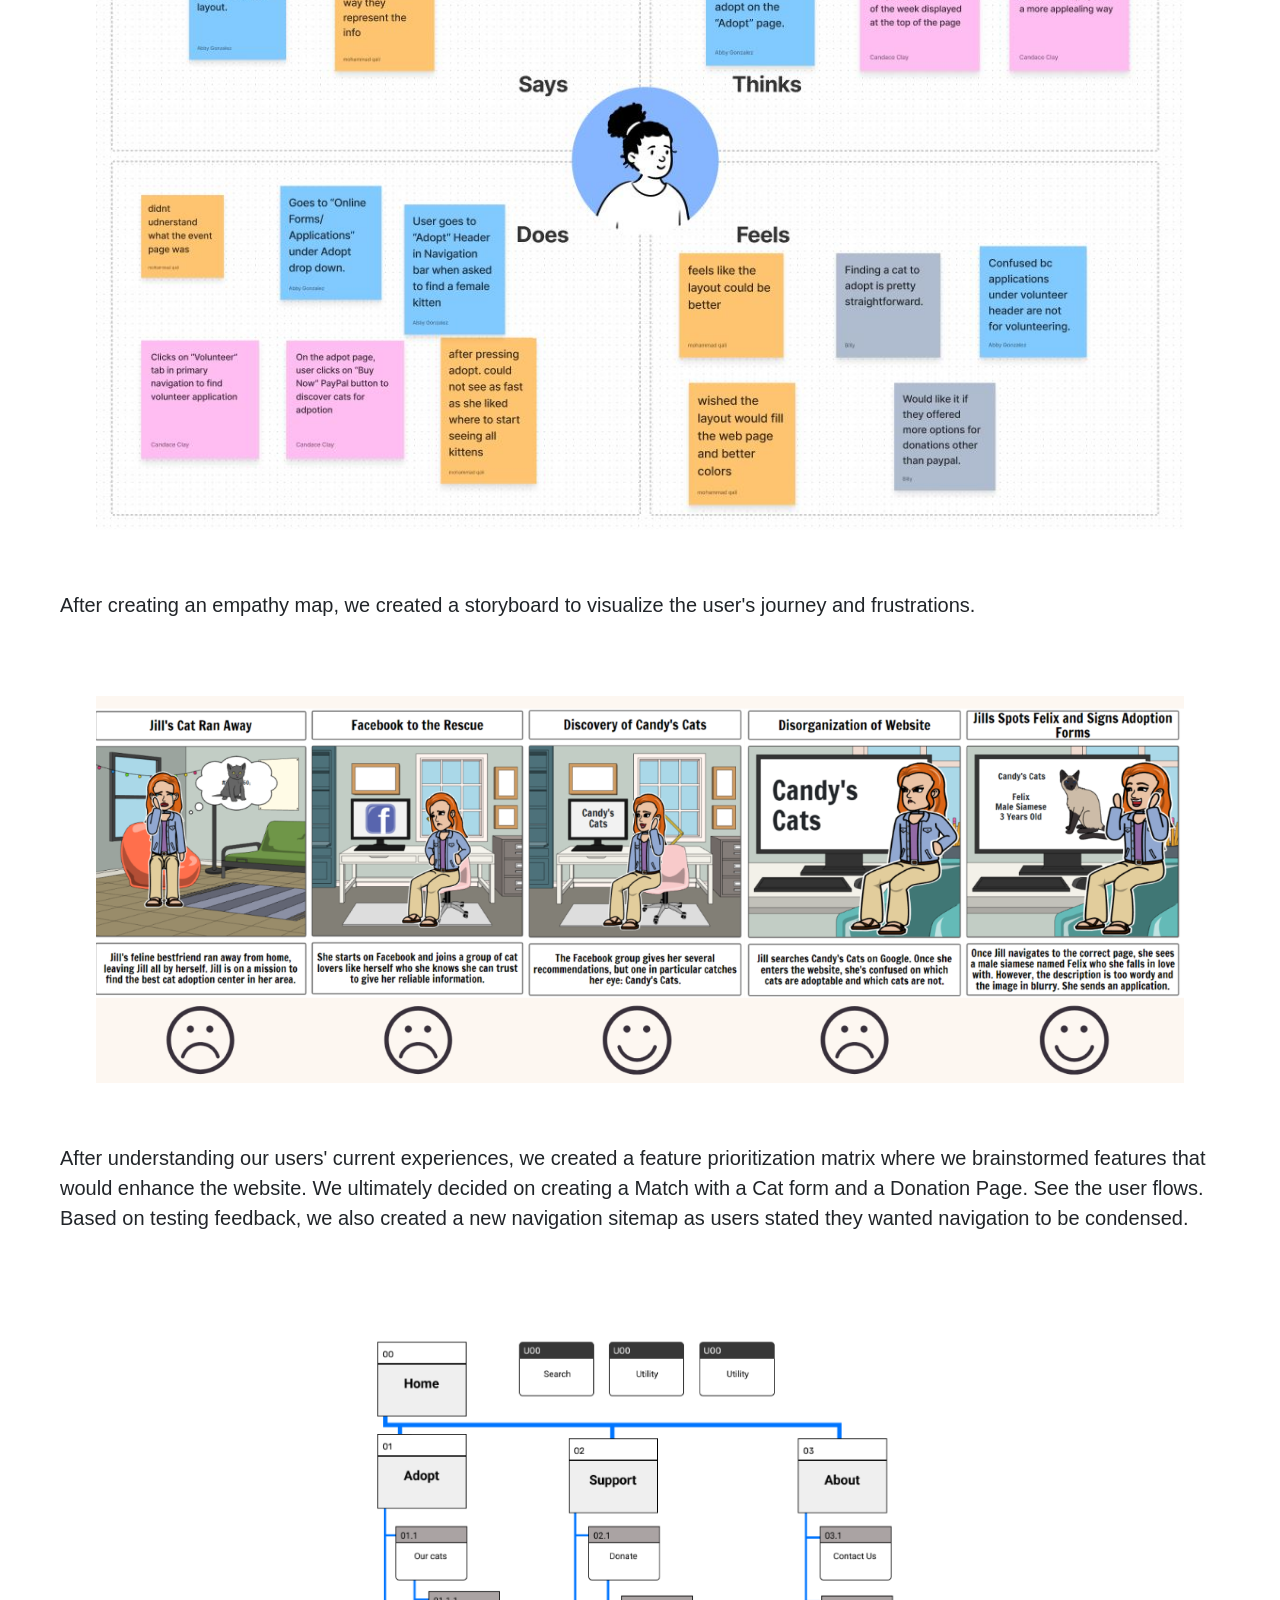
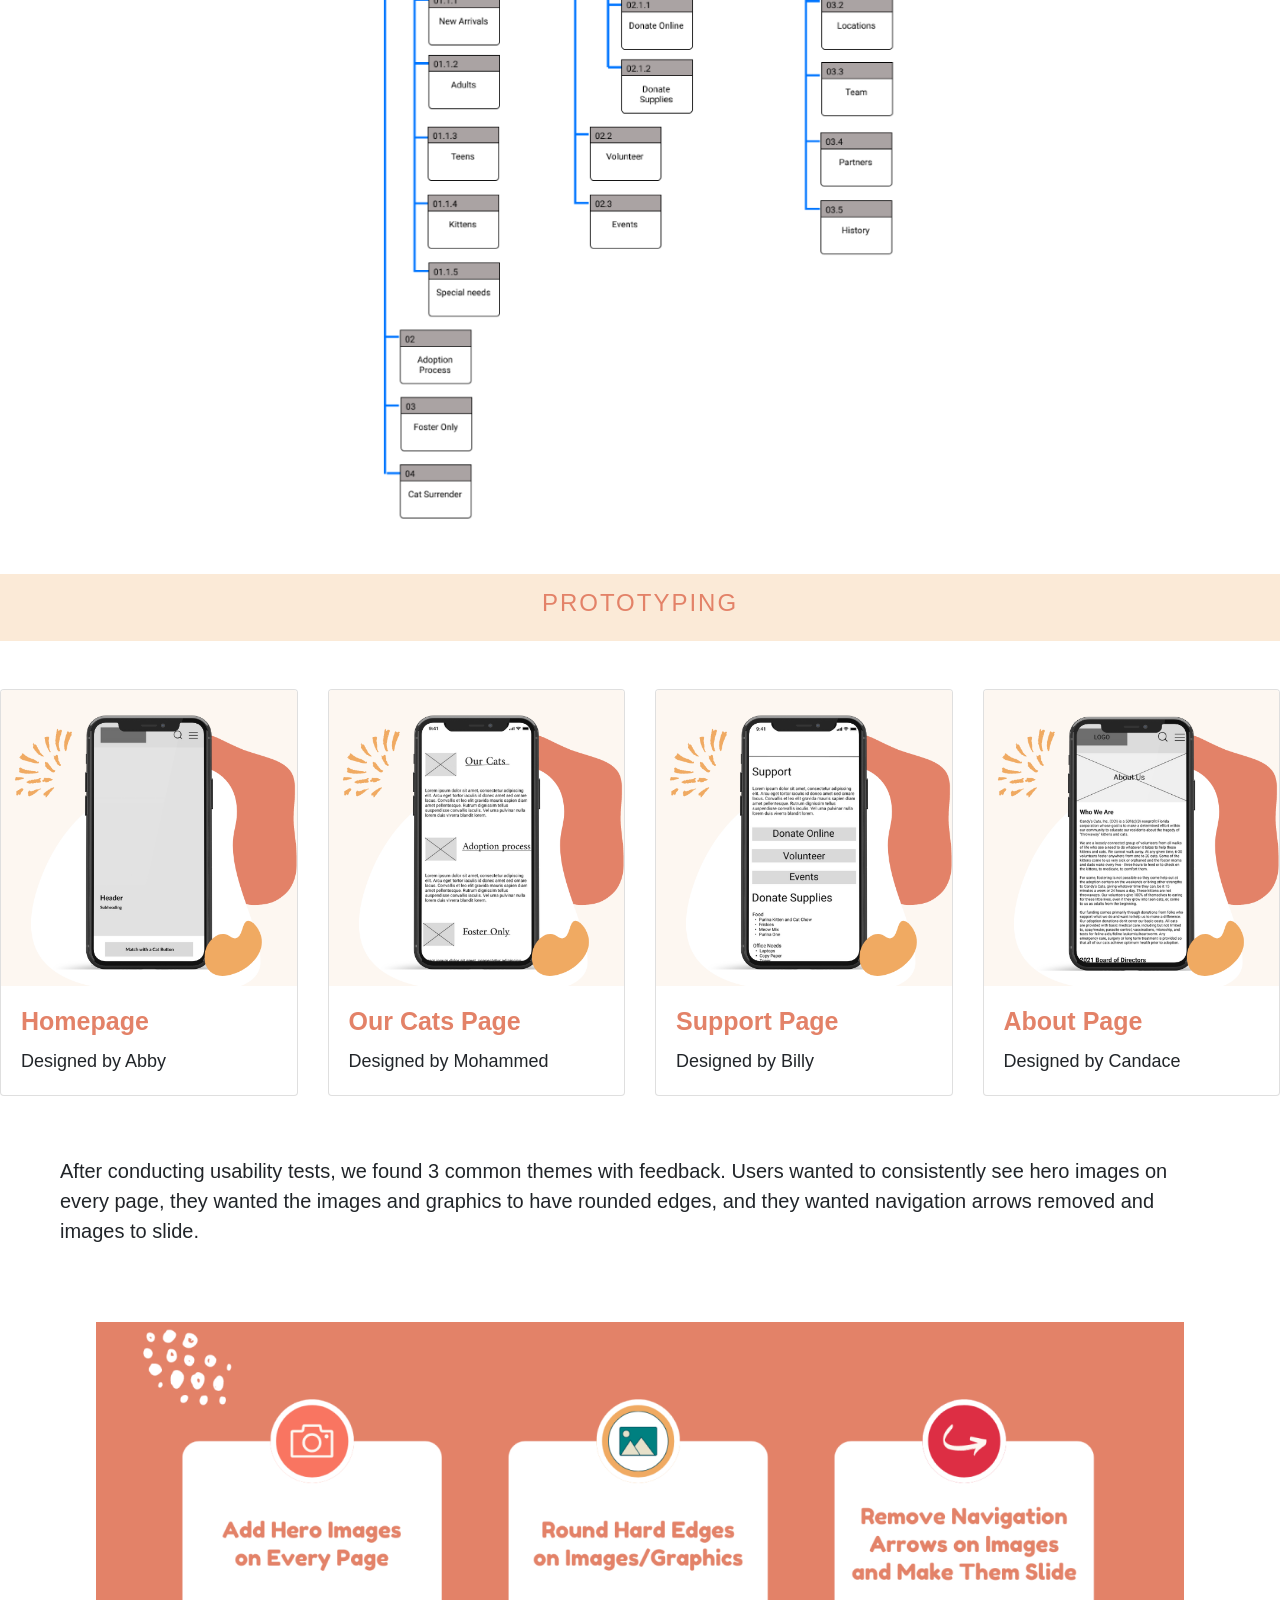
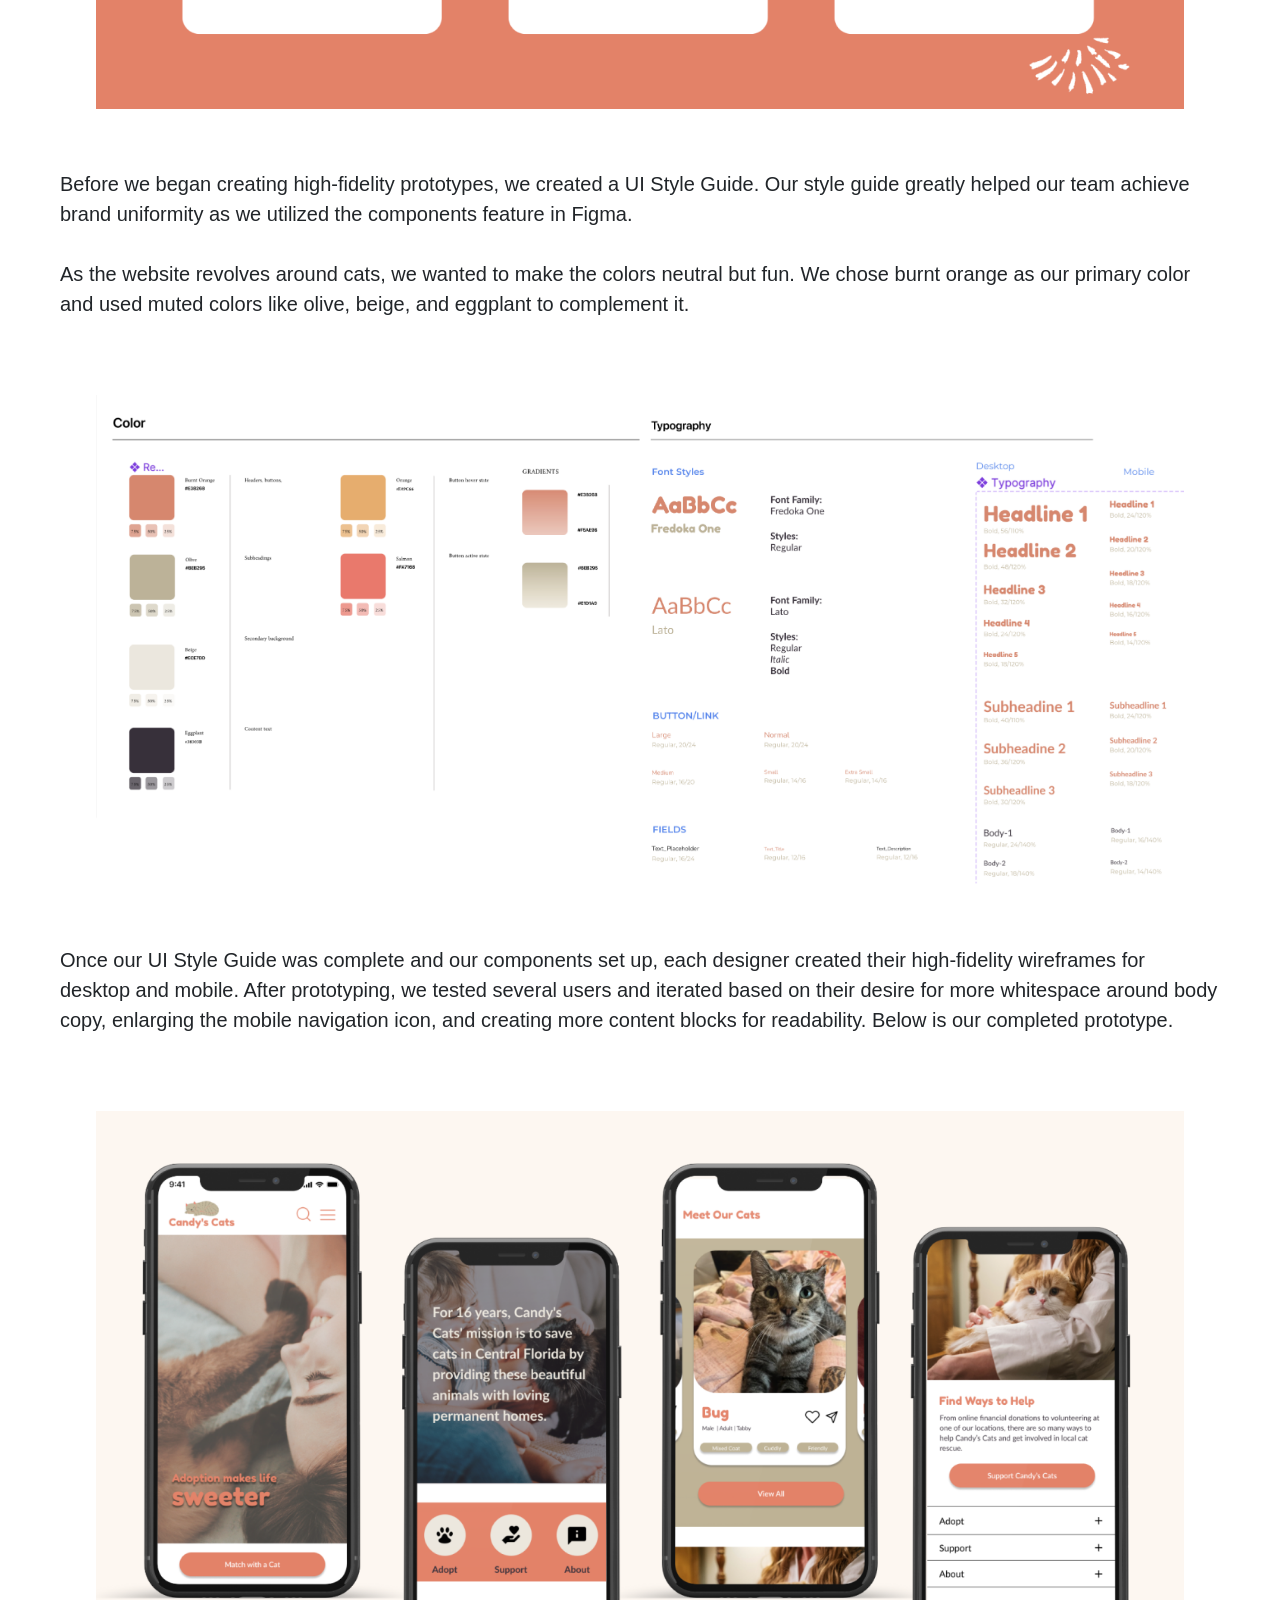
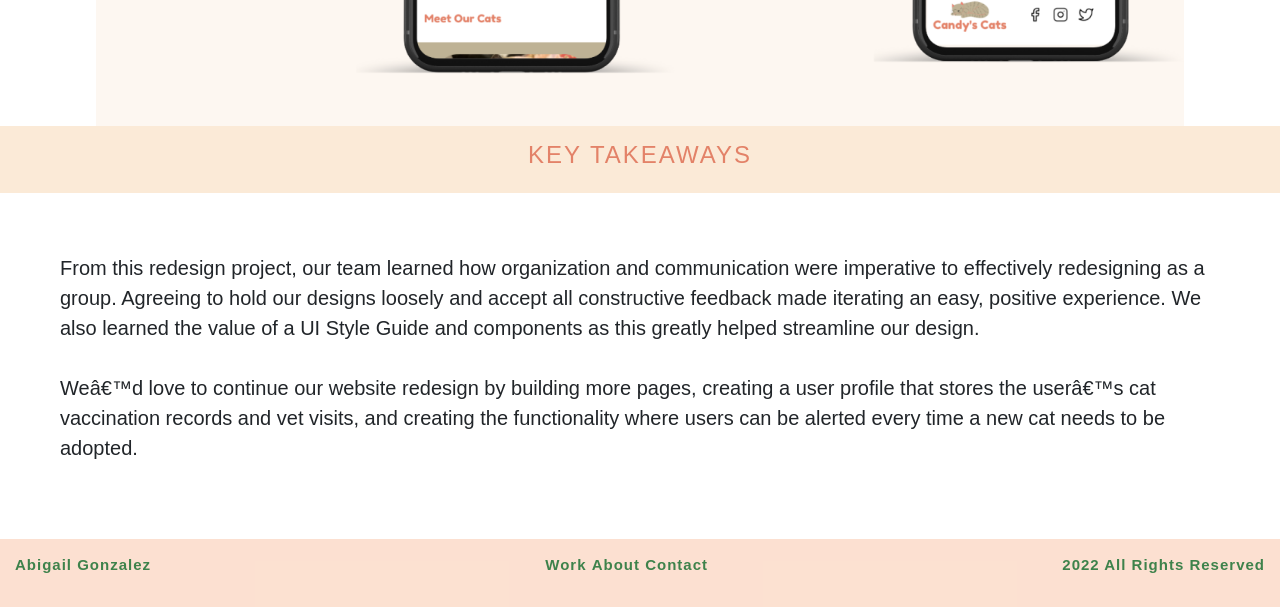
==== commit f401f14c: "Stylized links" ====
--- a/index.html
+++ b/index.html
@@ -7,8 +7,8 @@
     </head>
     <body>
         <nav class= "primary-nav">
-            <div class="nav-item"> <a href="https://abbygonzalez0429.github.io/UX_UI_HW_19/"></a> WORK </div>
-            <div class="nav-item"> <a href="https://abbygonzalez0429.github.io/UX_UI_HW_18/"></a> ABOUT </div>
+            <div class="nav-item"> <a href="https://abbygonzalez0429.github.io/UX_UI_HW_19/"> WORK </a></div>
+            <div class="nav-item"> <a href="https://abbygonzalez0429.github.io/UX_UI_HW_18/"> ABOUT </a></div>
             <div class= "Main-Logo">
               <img src= "images/Logo 1.png">
               </div>
--- a/css/style.css
+++ b/css/style.css
@@ -19,7 +19,7 @@
 .nav-item {
     font-family:'Poppins', 'Arial', sans-serif;
     font-size: 36px;
-    color: #3E824B;
+    color: #3E824B !important;
     letter-spacing: 3px;
     padding: 16px 32px;
     align-items: center;
@@ -27,8 +27,14 @@
 
 .nav-item:hover{
     font-weight: bold;
-}
-
+    color: #3E824B !important;
+    text-decoration: none;
+}
+
+a {
+    color: #3E824B !important;
+    text-decoration: none !important;
+}
 .inline-block {
     display: inline-block;
     vertical-align: top;
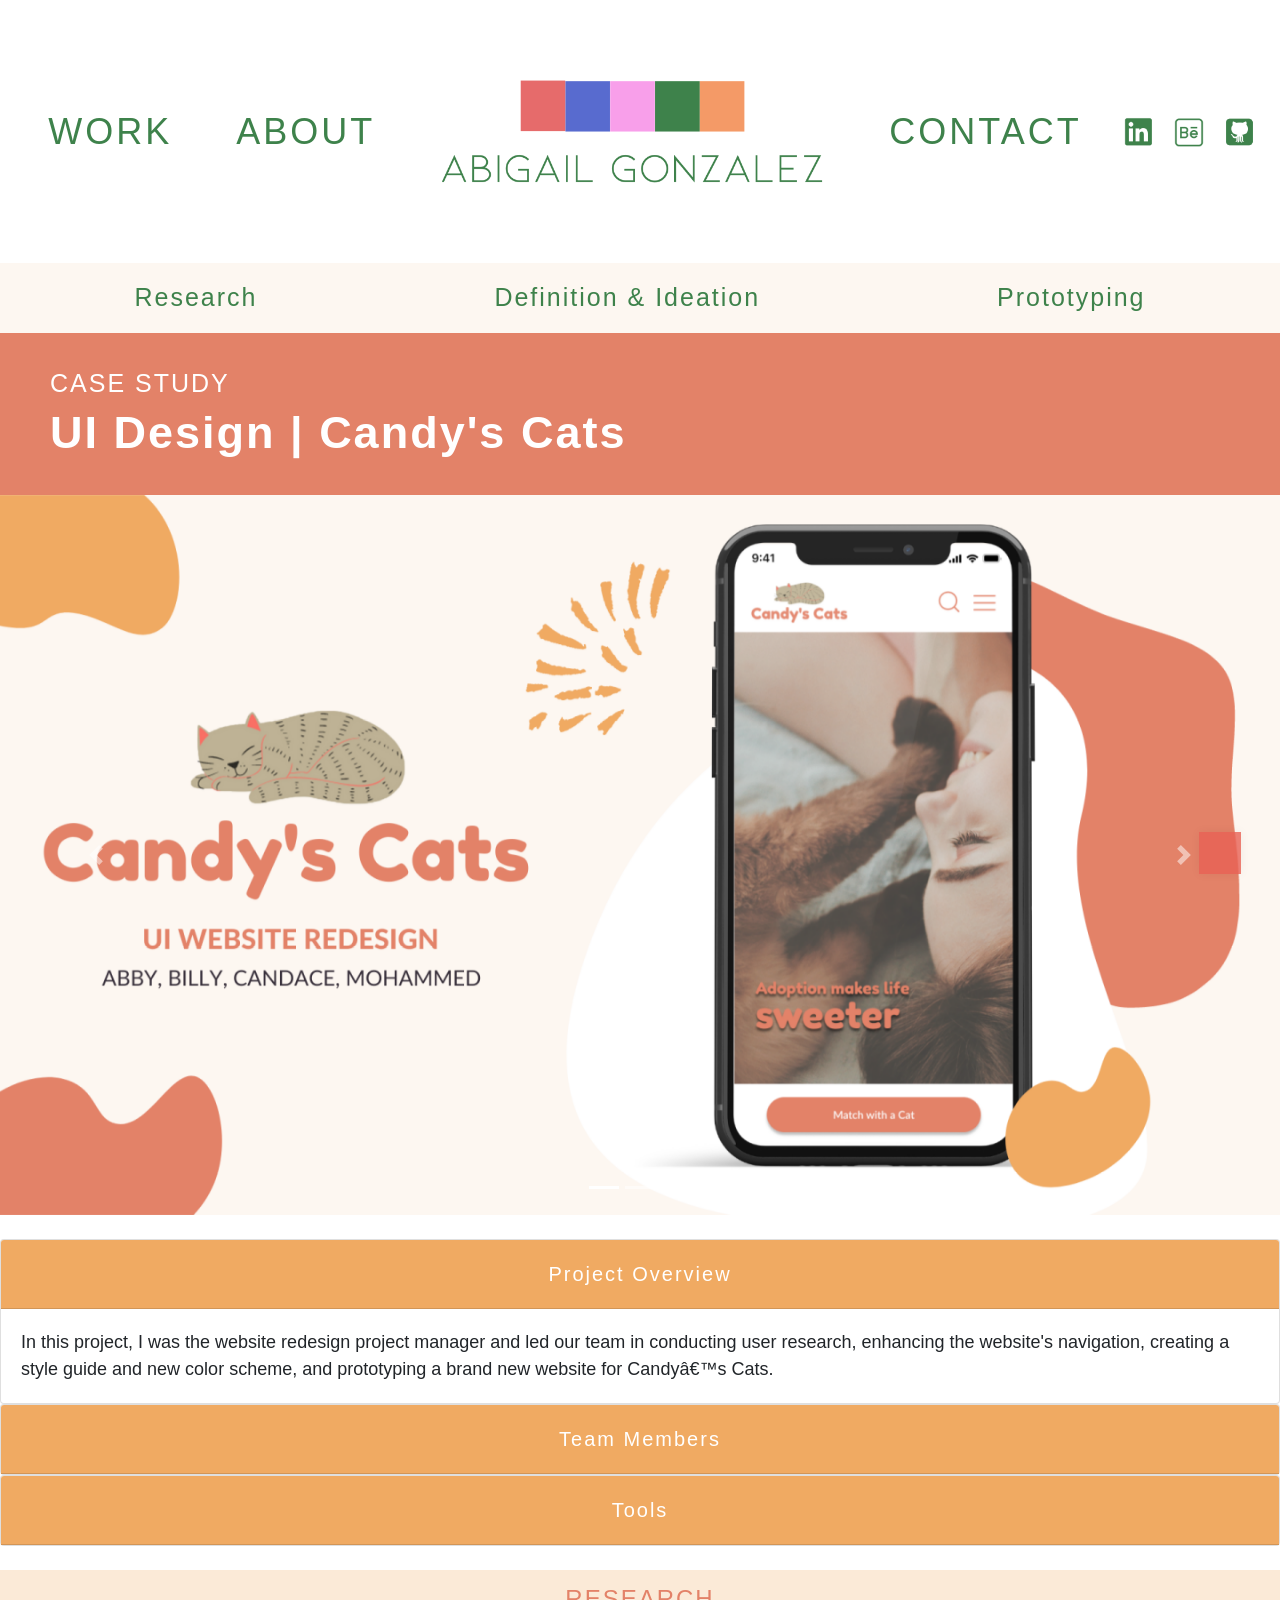
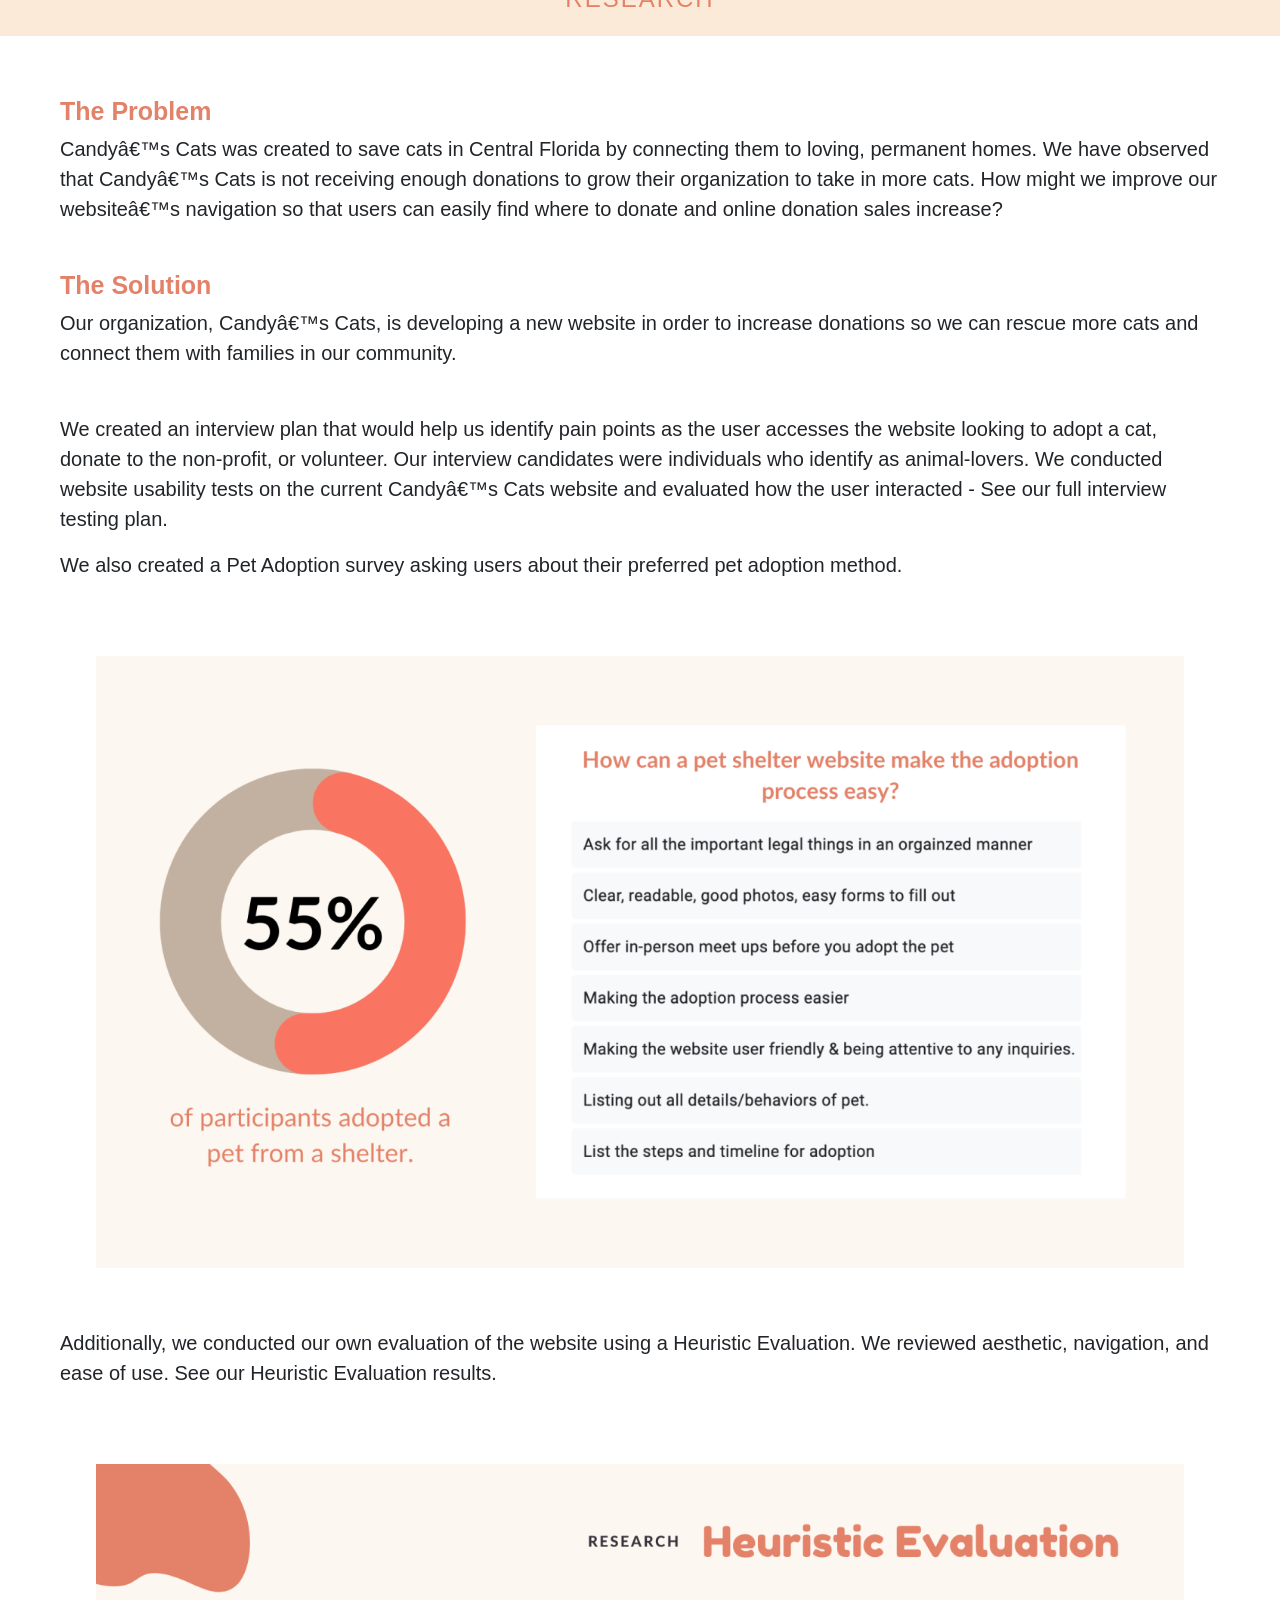
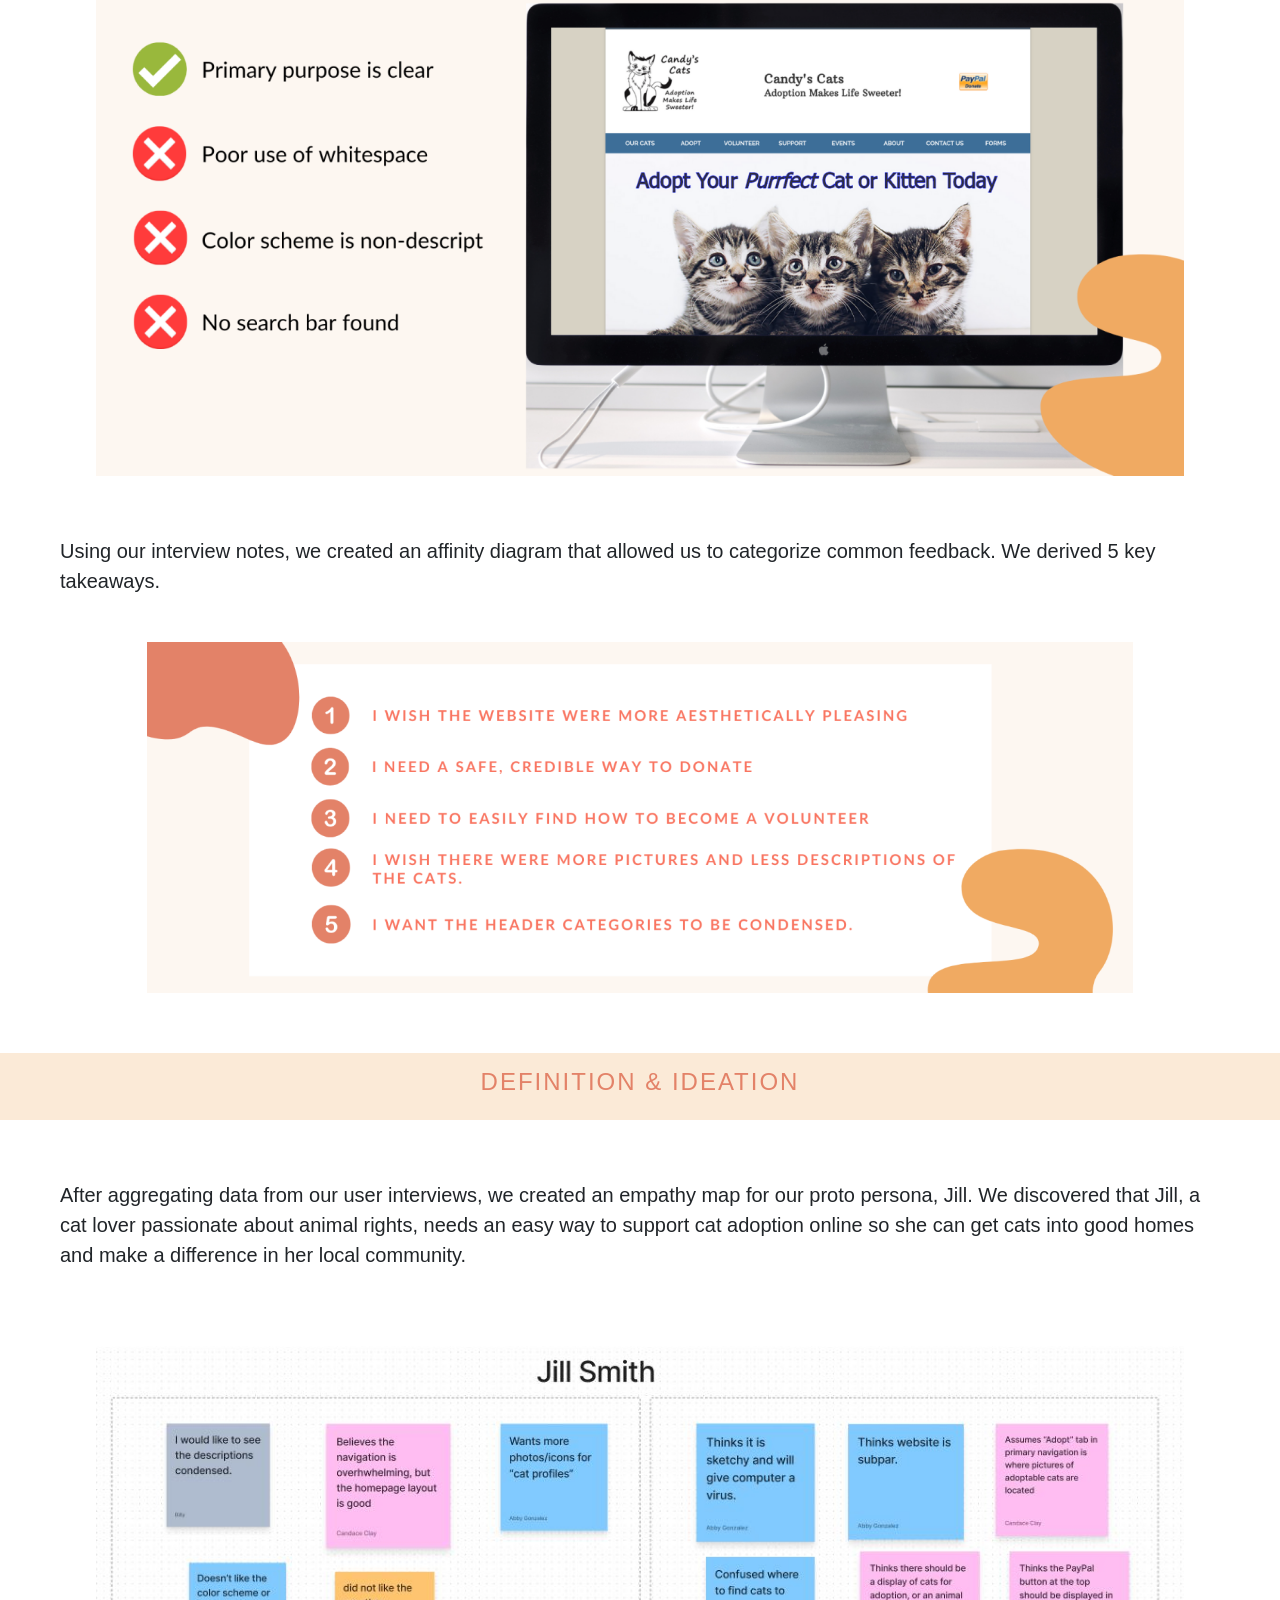
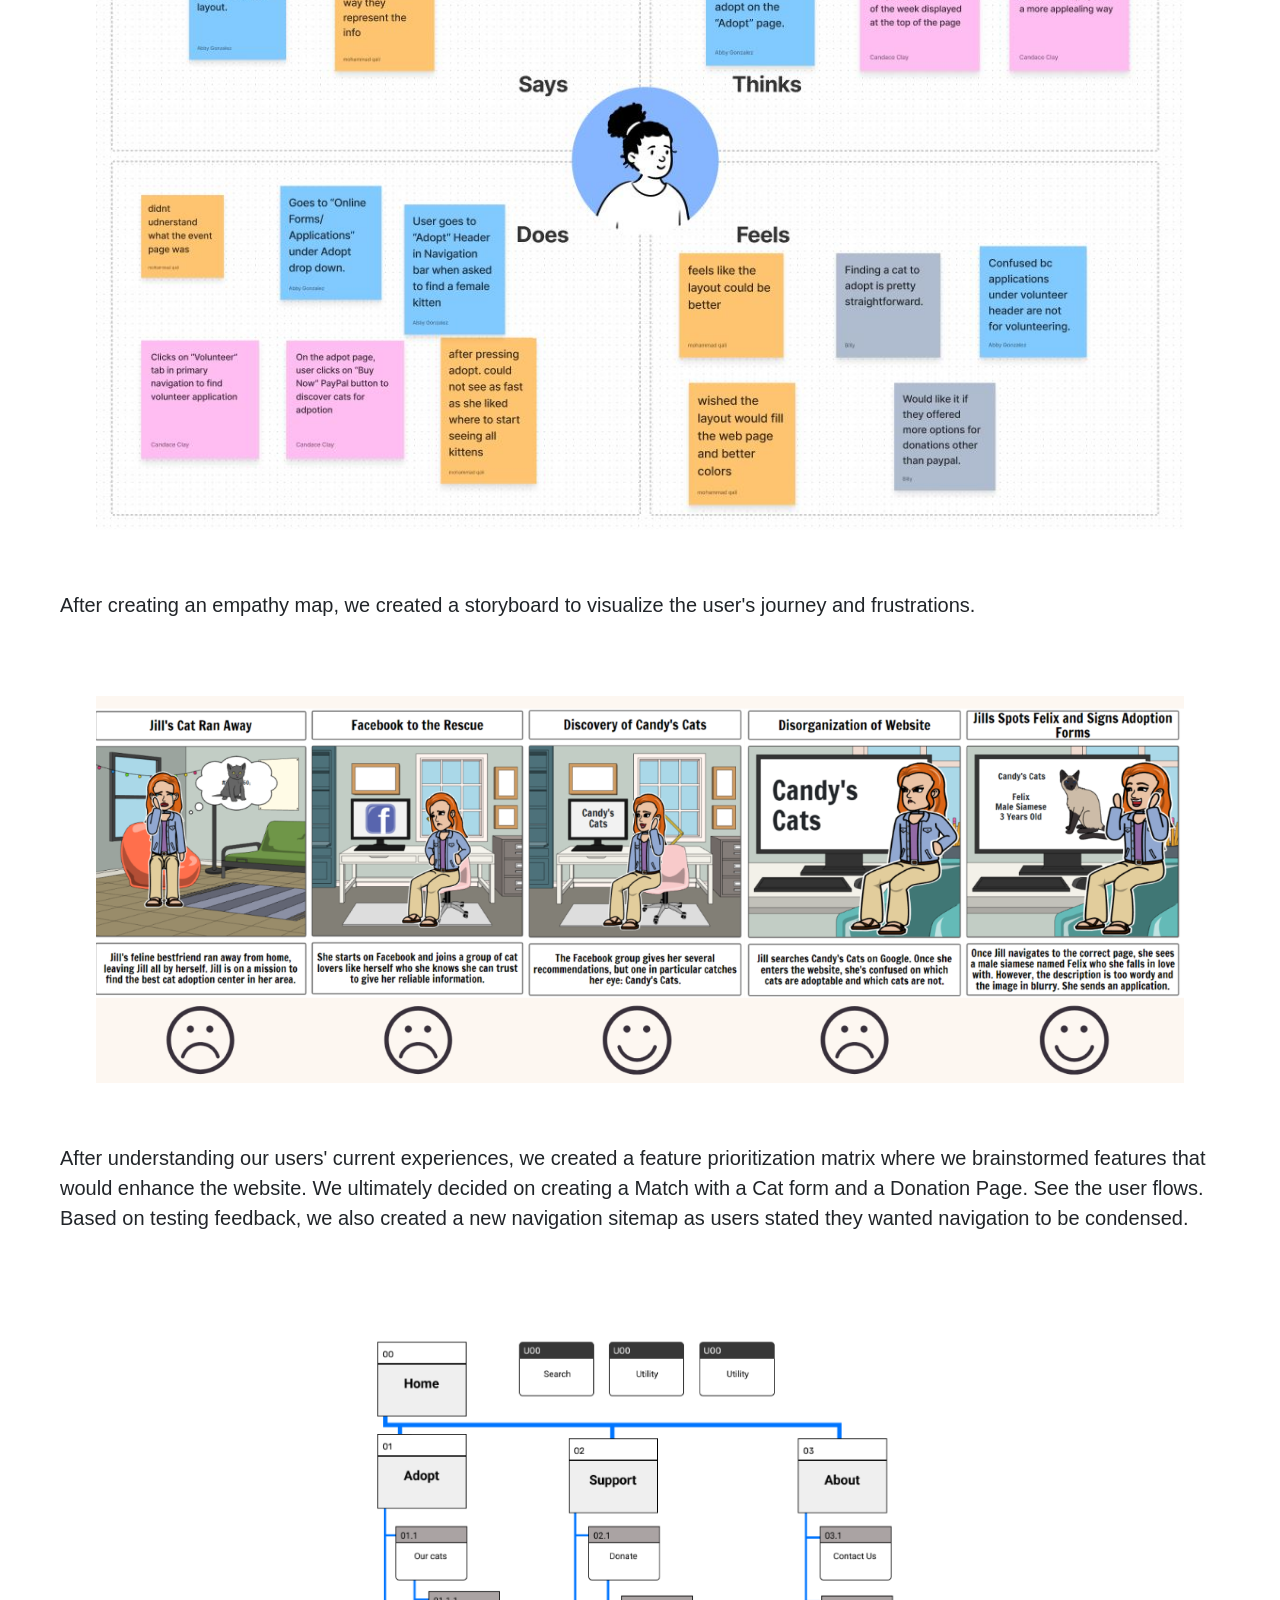
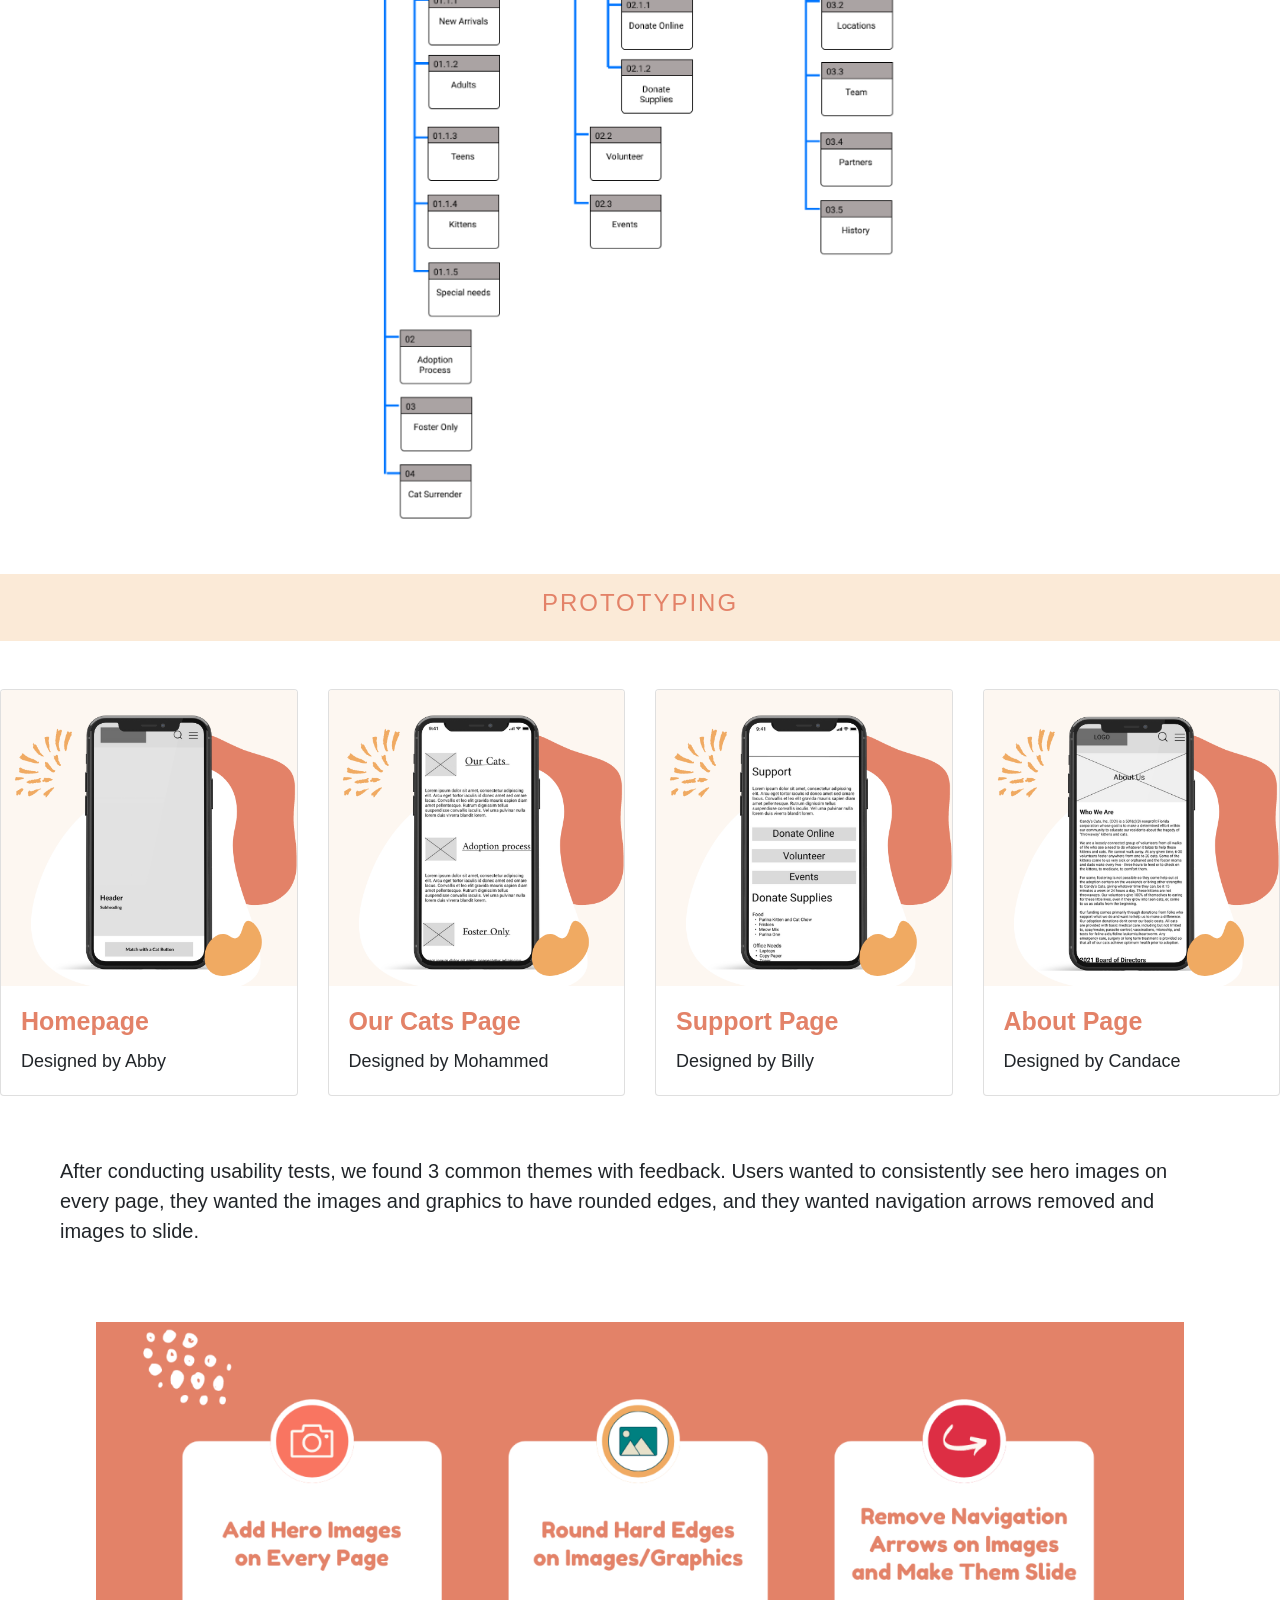
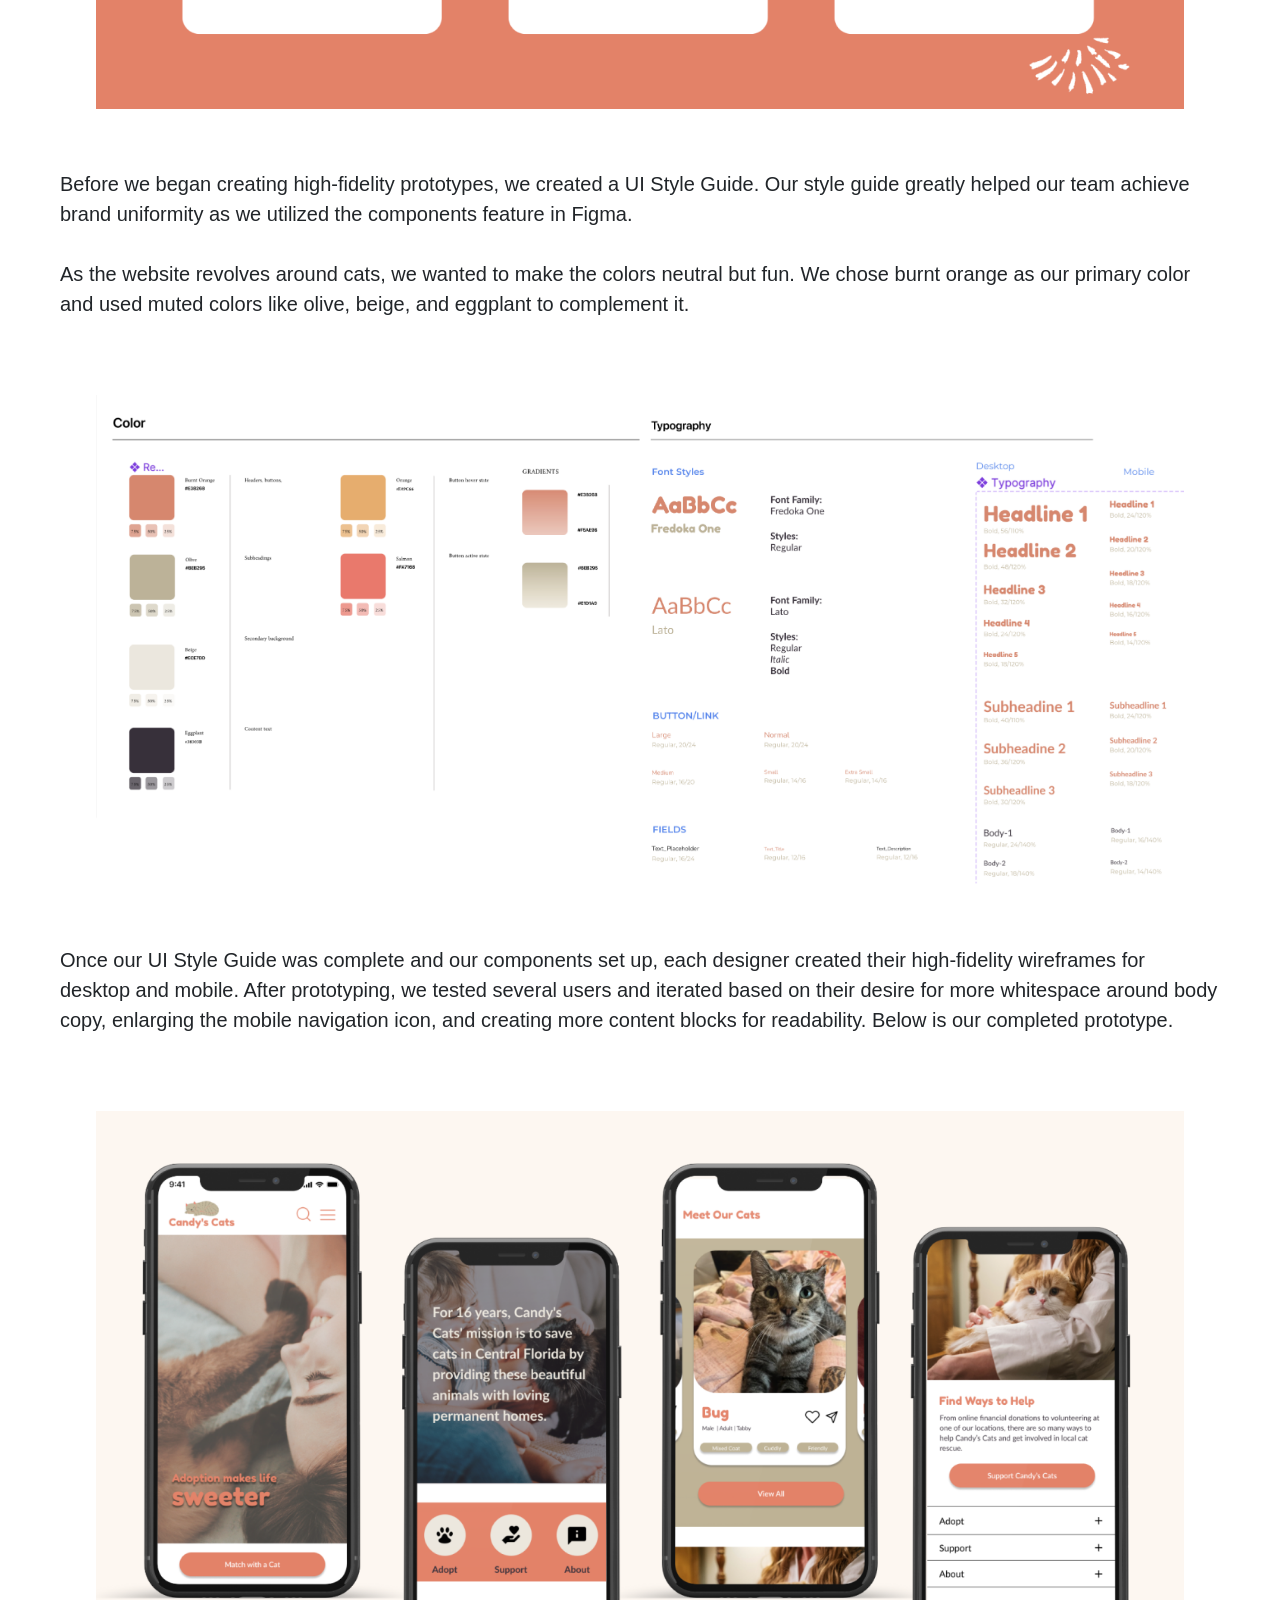
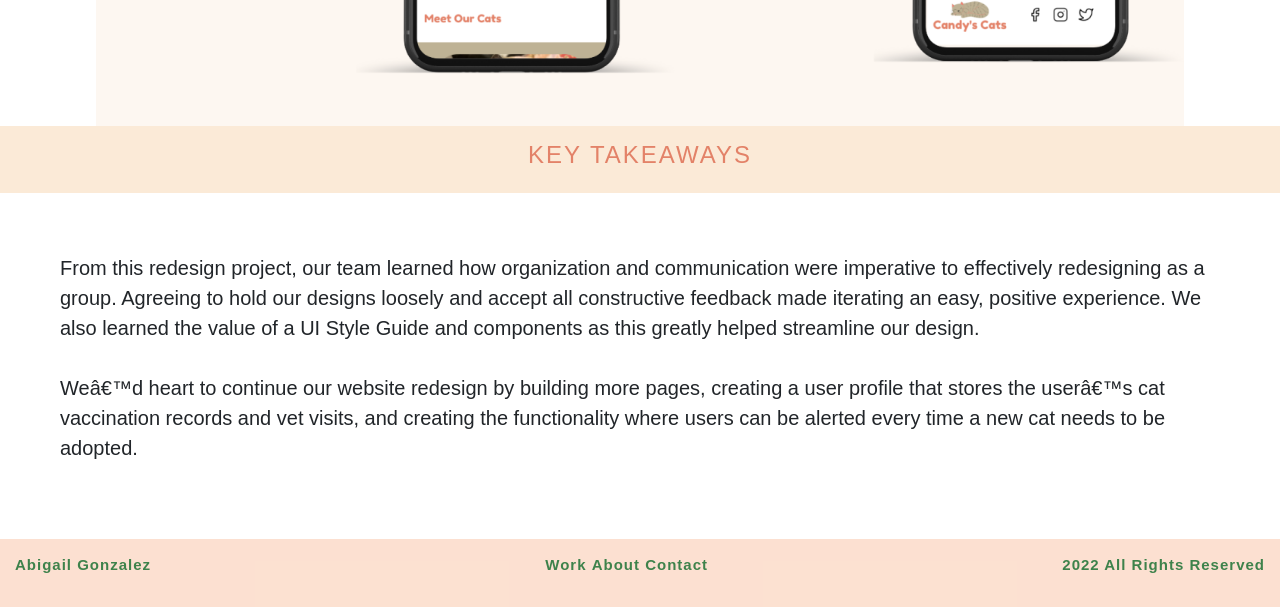
==== commit 9010744e: "Changed word love to heart" ====
--- a/index.html
+++ b/index.html
@@ -1,6 +1,15 @@
 <!DOCTYPE html>
 <html>
     <head>
+      <!-- Global site tag (gtag.js) - Google Analytics -->
+<script async src="https://www.googletagmanager.com/gtag/js?id=G-J3BZN3DEW7"></script>
+<script>
+  window.dataLayer = window.dataLayer || [];
+  function gtag(){dataLayer.push(arguments);}
+  gtag('js', new Date());
+
+  gtag('config', 'G-J3BZN3DEW7');
+</script>
         <title> UX/UI Homework 20 </title>
         <link rel="stylesheet" href="https://cdn.jsdelivr.net/npm/bootstrap@4.0.0/dist/css/bootstrap.min.css" integrity="sha384-Gn5384xqQ1aoWXA+058RXPxPg6fy4IWvTNh0E263XmFcJlSAwiGgFAW/dAiS6JXm" crossorigin="anonymous">
         <link rel="stylesheet" href="css/style.css" type= "text/css">
@@ -249,7 +258,7 @@
         <p>From this redesign project, our team learned how organization and communication were imperative to effectively redesigning as a group. Agreeing to hold our designs loosely and accept all constructive feedback made iterating an easy, positive experience. We also learned the value of a UI Style Guide and components as this greatly helped streamline our design.
            <br>
            <br>
-          We’d love to continue our website redesign by building more pages, creating a user profile that stores the user’s cat vaccination records and vet visits, and creating the functionality where users can be alerted every time a new cat needs to be adopted.</p>
+          We’d heart to continue our website redesign by building more pages, creating a user profile that stores the user’s cat vaccination records and vet visits, and creating the functionality where users can be alerted every time a new cat needs to be adopted.</p>
       </div>
       <a href="#" id="toTopBtn" class="cd-top text-replace js-cd-top cd-top--is-visible cd-top--fade-out" data-abc="true"></a>
           
